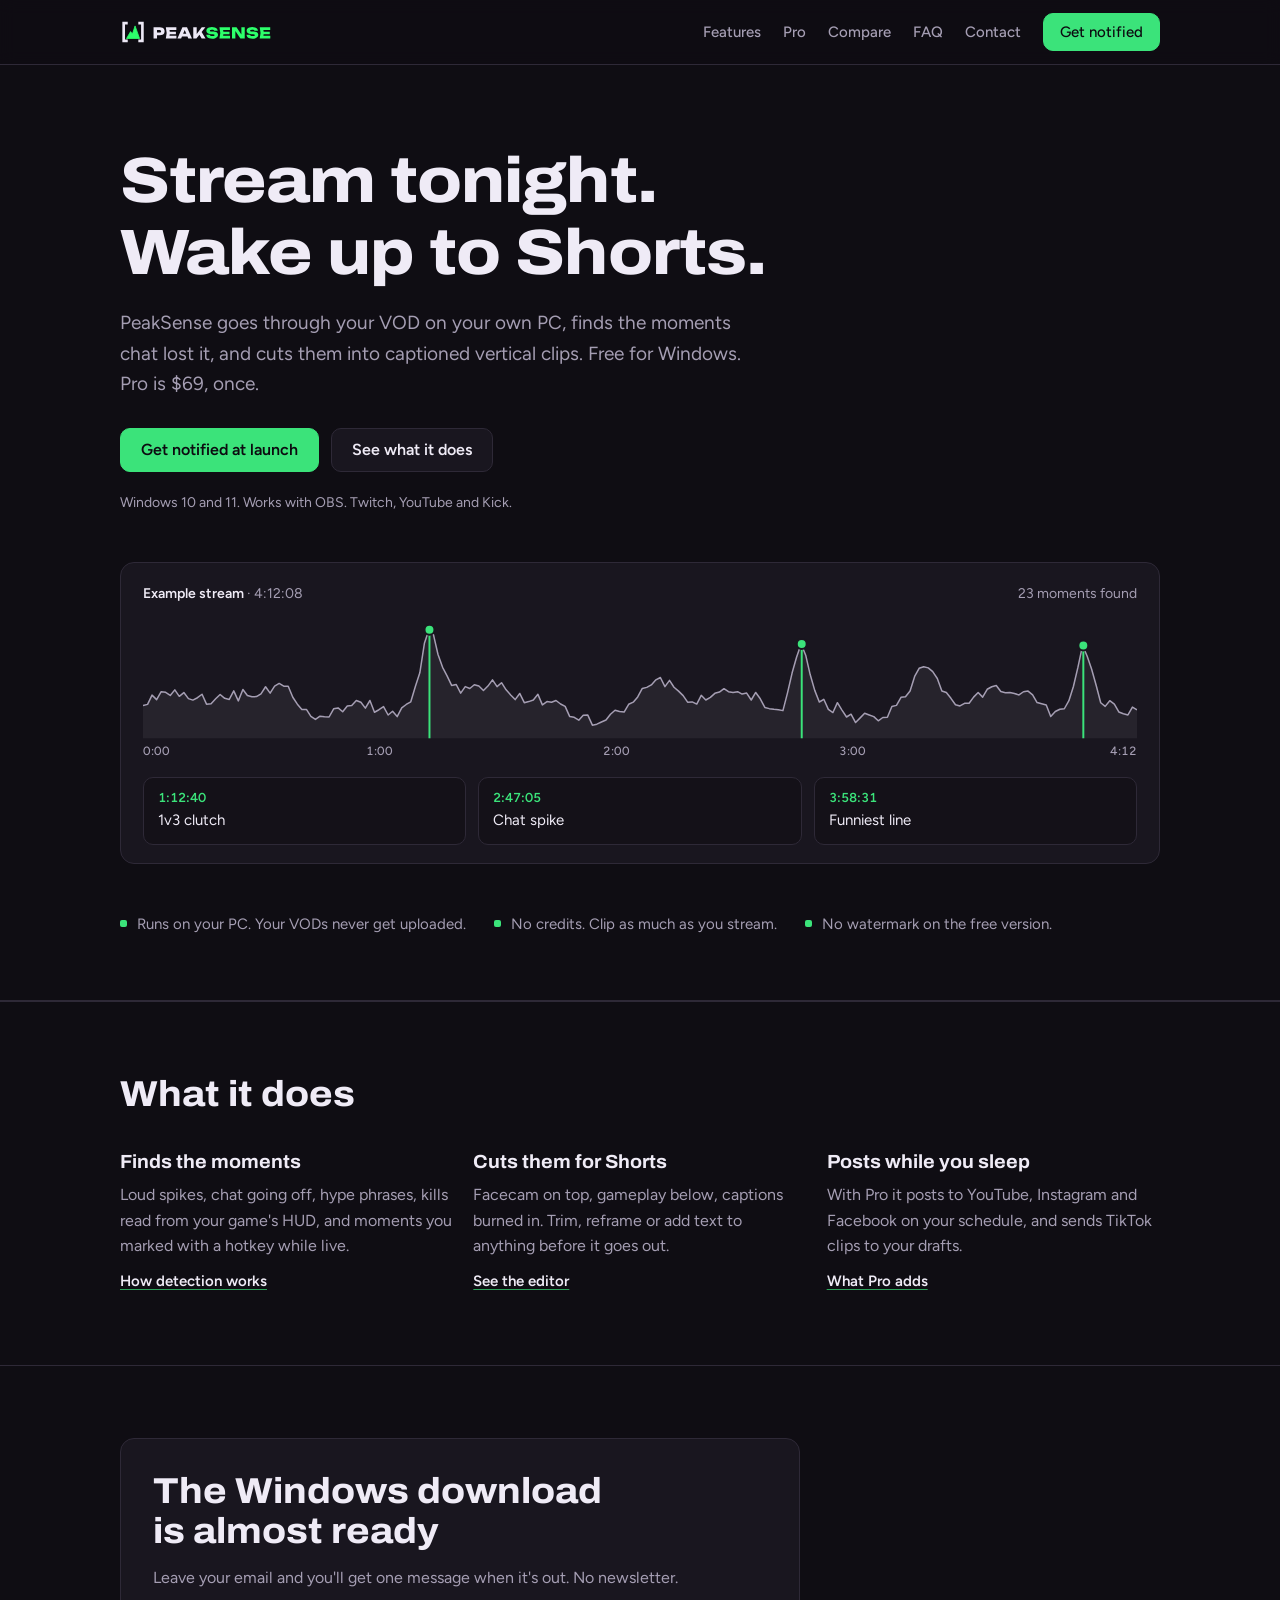
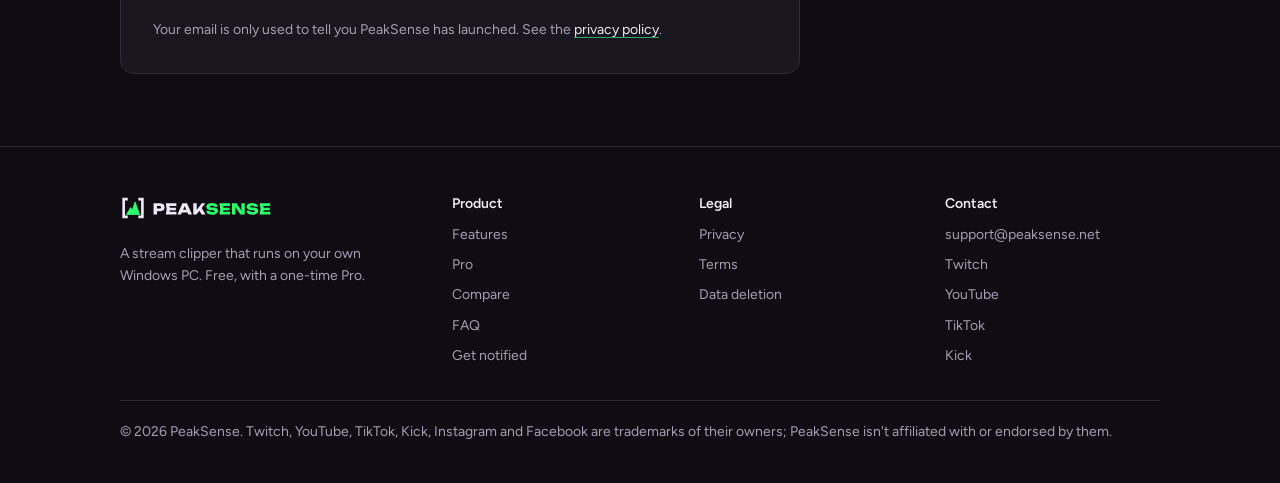
==== index.html @ e4436213 "Redesign: black-first site with Features, Pro, Compare and FAQ pages Matches the app's Dark theme. O" ====
<!DOCTYPE html>
<html lang="en">
<head>
<meta charset="UTF-8">
<meta name="viewport" content="width=device-width, initial-scale=1.0">
<title>PeakSense: the stream clipper that runs on your PC</title>
<meta name="description" content="PeakSense finds the best moments in your Twitch, YouTube and Kick streams and turns them into captioned Shorts, on your own Windows PC. Free, with a one-time $69 Pro.">
<link rel="canonical" href="https://peaksense.net/">
<meta name="theme-color" content="#0f0d13">
<meta property="og:type" content="website">
<meta property="og:url" content="https://peaksense.net/">
<meta property="og:site_name" content="PeakSense">
<meta property="og:title" content="PeakSense: the stream clipper that runs on your PC">
<meta property="og:description" content="PeakSense finds the best moments in your Twitch, YouTube and Kick streams and turns them into captioned Shorts, on your own Windows PC. Free, with a one-time $69 Pro.">
<meta property="og:image" content="https://peaksense.net/og.png">
<meta property="og:image:width" content="1200">
<meta property="og:image:height" content="630">
<meta property="og:image:alt" content="The PeakSense logo on black">
<meta name="twitter:card" content="summary_large_image">
<meta name="twitter:title" content="PeakSense: the stream clipper that runs on your PC">
<meta name="twitter:description" content="PeakSense finds the best moments in your Twitch, YouTube and Kick streams and turns them into captioned Shorts, on your own Windows PC. Free, with a one-time $69 Pro.">
<meta name="twitter:image" content="https://peaksense.net/og.png">
<link rel="icon" href="favicon.ico" sizes="any">
<link rel="icon" href="favicon.svg" type="image/svg+xml">
<link rel="apple-touch-icon" href="apple-touch-icon.png">
<link rel="manifest" href="site.webmanifest">
<link rel="preload" href="fonts/Archivo-latin-var.woff2" as="font" type="font/woff2" crossorigin>
<link rel="preload" href="fonts/Figtree-latin-var.woff2" as="font" type="font/woff2" crossorigin>
<link rel="stylesheet" href="site.css">
<script type="application/ld+json">
{
  "@context": "https://schema.org",
  "@type": "SoftwareApplication",
  "name": "PeakSense",
  "applicationCategory": "MultimediaApplication",
  "operatingSystem": "Windows 10, Windows 11",
  "url": "https://peaksense.net/",
  "description": "A highlight clipper for Twitch, YouTube and Kick streams that runs on your own PC.",
  "offers": [
    {"@type": "Offer", "name": "PeakSense Free", "price": "0", "priceCurrency": "USD"},
    {"@type": "Offer", "name": "PeakSense Pro (one-time)", "price": "69", "priceCurrency": "USD"}
  ]
}
</script>
<script src="https://getlaunchlist.com/js/widget.js" defer></script>
</head>
<body>
<a class="skip" href="#main">Skip to content</a>
<header class="nav" id="top">
  <div class="wrap">
    <a class="brand" href="./" aria-label="PeakSense home"><img src="brand/peaksense-logo-dark.svg" alt="PeakSense" width="152" height="26"></a>
    <button class="nav-toggle" type="button" aria-expanded="false" aria-controls="navLinks">Menu</button>
    <nav class="nav-links" id="navLinks" aria-label="Main">
      <a href="features.html">Features</a>
      <a href="pro.html">Pro</a>
      <a href="compare.html">Compare</a>
      <a href="faq.html">FAQ</a>
      <a href="mailto:support@peaksense.net">Contact</a>
      <a class="btn btn-primary" href="./#notify">Get notified</a>
    </nav>
  </div>
</header>
<main id="main">
<section class="hero" aria-labelledby="heroTitle">
  <div class="wrap">
    <div class="hero-copy">
      <h1 id="heroTitle">Stream tonight. Wake up to Shorts.</h1>
      <p class="lede">PeakSense goes through your VOD on your own PC, finds the moments chat lost it, and cuts them into captioned vertical clips. Free for Windows. Pro is $69, once.</p>
      <div class="hero-actions">
        <a class="btn btn-primary" href="#notify">Get notified at launch</a>
        <a class="btn" href="features.html">See what it does</a>
        <!-- DEMO: once the 40-second recording exists, upload it (e.g. demo.mp4)
             and swap the button above for:
             <a class="btn" href="demo.mp4">Watch the 40-second demo</a> -->
      </div>
      <p class="fine">Windows 10 and 11. Works with OBS. Twitch, YouTube and Kick.</p>
    </div>

    <!-- TIMELINE: an example. Replace the title, length, count and the three
         clips with the numbers from one of your own streams. -->
    <figure class="timeline" style="margin:0">
      <figcaption class="tl-head"><span><b>Example stream</b> &middot; 4:12:08</span><span>23 moments found</span></figcaption>
      <svg class="tl-plot" viewBox="0 0 1000 120" preserveAspectRatio="none" role="img" aria-label="An example stream timeline: activity stays low with three sharp peaks, at 1:12:40, 2:47:05 and 3:58:31."><path d="M0.0,87.1 L4.6,85.9 L9.1,76.6 L13.7,81.1 L18.3,73.1 L22.8,73.8 L27.4,76.9 L32.0,71.3 L36.5,77.8 L41.1,74.0 L45.7,80.1 L50.2,81.6 L54.8,79.2 L59.4,75.7 L63.9,85.7 L68.5,85.2 L73.1,80.3 L77.6,76.0 L82.2,79.8 L86.8,80.9 L91.3,72.3 L95.9,82.4 L100.5,71.0 L105.0,77.0 L109.6,78.2 L114.2,78.1 L118.7,75.3 L123.3,68.2 L127.9,74.6 L132.4,67.5 L137.0,64.8 L141.6,67.6 L146.1,67.6 L150.7,78.7 L155.3,85.7 L159.8,91.0 L164.4,91.0 L168.9,98.0 L173.5,101.1 L178.1,97.8 L182.6,98.4 L187.2,98.6 L191.8,90.4 L196.3,89.5 L200.9,93.3 L205.5,87.5 L210.0,87.0 L214.6,82.0 L219.2,83.8 L223.7,89.7 L228.3,82.0 L232.9,93.8 L237.4,91.3 L242.0,88.2 L246.6,96.6 L251.1,92.8 L255.7,98.2 L260.3,89.4 L264.8,86.0 L269.4,83.3 L274.0,67.9 L278.5,54.1 L283.1,24.5 L287.7,10.8 L292.2,15.8 L296.8,35.7 L301.4,48.6 L305.9,57.2 L310.5,66.8 L315.1,65.9 L319.6,74.6 L324.2,68.0 L328.8,69.9 L333.3,66.2 L337.9,67.5 L342.5,72.0 L347.0,67.5 L351.6,61.2 L356.2,68.1 L360.7,64.1 L365.3,71.3 L369.9,76.4 L374.4,81.1 L379.0,74.9 L383.6,84.2 L388.1,83.1 L392.7,81.5 L397.3,75.8 L401.8,86.4 L406.4,83.1 L411.0,83.8 L415.5,82.0 L420.1,85.5 L424.7,87.9 L429.2,98.0 L433.8,98.9 L438.4,101.8 L442.9,96.8 L447.5,96.7 L452.1,106.8 L456.6,105.8 L461.2,103.6 L465.8,101.6 L470.3,95.9 L474.9,91.8 L479.5,93.1 L484.0,93.6 L488.6,85.8 L493.2,83.7 L497.7,78.4 L502.3,69.9 L506.8,68.8 L511.4,66.3 L516.0,61.2 L520.5,58.9 L525.1,68.1 L529.7,61.7 L534.2,68.7 L538.8,72.6 L543.4,77.1 L547.9,83.7 L552.5,83.4 L557.1,85.6 L561.6,76.8 L566.2,81.5 L570.8,78.9 L575.3,74.8 L579.9,73.5 L584.5,70.1 L589.0,73.1 L593.6,74.0 L598.2,73.1 L602.7,75.5 L607.3,74.5 L611.9,81.5 L616.4,73.9 L621.0,80.3 L625.6,89.0 L630.1,90.2 L634.7,90.9 L639.3,91.4 L643.8,92.2 L648.4,74.3 L653.0,54.4 L657.5,38.5 L662.1,25.2 L666.7,36.4 L671.2,55.9 L675.8,71.8 L680.4,83.5 L684.9,80.8 L689.5,90.9 L694.1,94.1 L698.6,84.2 L703.2,91.6 L707.8,98.6 L712.3,95.8 L716.9,104.2 L721.5,99.5 L726.0,94.9 L730.6,96.6 L735.2,98.2 L739.7,102.4 L744.3,99.1 L748.9,98.9 L753.4,88.0 L758.0,86.9 L762.6,78.8 L767.1,78.2 L771.7,72.4 L776.3,57.8 L780.8,49.6 L785.4,48.0 L790.0,49.2 L794.5,53.0 L799.1,59.9 L803.7,72.4 L808.2,74.0 L812.8,79.8 L817.4,86.3 L821.9,87.5 L826.5,84.8 L831.1,84.8 L835.6,78.6 L840.2,74.0 L844.7,78.6 L849.3,70.7 L853.9,68.2 L858.4,66.9 L863.0,73.0 L867.6,74.1 L872.1,74.0 L876.7,75.0 L881.3,76.4 L885.8,73.2 L890.4,72.5 L895.0,76.3 L899.5,84.1 L904.1,85.3 L908.7,86.6 L913.2,98.2 L917.8,93.1 L922.4,90.8 L926.9,90.3 L931.5,82.2 L936.1,67.7 L940.6,48.5 L945.2,26.7 L949.8,37.3 L954.3,50.3 L958.9,66.6 L963.5,84.3 L968.0,87.9 L972.6,82.2 L977.2,85.6 L981.7,93.5 L986.3,95.3 L990.9,96.5 L995.4,88.7 L1000.0,91.3 L1000,120 L0,120 Z" fill="#efebf6" fill-opacity="0.06"/><path d="M0.0,87.1 L4.6,85.9 L9.1,76.6 L13.7,81.1 L18.3,73.1 L22.8,73.8 L27.4,76.9 L32.0,71.3 L36.5,77.8 L41.1,74.0 L45.7,80.1 L50.2,81.6 L54.8,79.2 L59.4,75.7 L63.9,85.7 L68.5,85.2 L73.1,80.3 L77.6,76.0 L82.2,79.8 L86.8,80.9 L91.3,72.3 L95.9,82.4 L100.5,71.0 L105.0,77.0 L109.6,78.2 L114.2,78.1 L118.7,75.3 L123.3,68.2 L127.9,74.6 L132.4,67.5 L137.0,64.8 L141.6,67.6 L146.1,67.6 L150.7,78.7 L155.3,85.7 L159.8,91.0 L164.4,91.0 L168.9,98.0 L173.5,101.1 L178.1,97.8 L182.6,98.4 L187.2,98.6 L191.8,90.4 L196.3,89.5 L200.9,93.3 L205.5,87.5 L210.0,87.0 L214.6,82.0 L219.2,83.8 L223.7,89.7 L228.3,82.0 L232.9,93.8 L237.4,91.3 L242.0,88.2 L246.6,96.6 L251.1,92.8 L255.7,98.2 L260.3,89.4 L264.8,86.0 L269.4,83.3 L274.0,67.9 L278.5,54.1 L283.1,24.5 L287.7,10.8 L292.2,15.8 L296.8,35.7 L301.4,48.6 L305.9,57.2 L310.5,66.8 L315.1,65.9 L319.6,74.6 L324.2,68.0 L328.8,69.9 L333.3,66.2 L337.9,67.5 L342.5,72.0 L347.0,67.5 L351.6,61.2 L356.2,68.1 L360.7,64.1 L365.3,71.3 L369.9,76.4 L374.4,81.1 L379.0,74.9 L383.6,84.2 L388.1,83.1 L392.7,81.5 L397.3,75.8 L401.8,86.4 L406.4,83.1 L411.0,83.8 L415.5,82.0 L420.1,85.5 L424.7,87.9 L429.2,98.0 L433.8,98.9 L438.4,101.8 L442.9,96.8 L447.5,96.7 L452.1,106.8 L456.6,105.8 L461.2,103.6 L465.8,101.6 L470.3,95.9 L474.9,91.8 L479.5,93.1 L484.0,93.6 L488.6,85.8 L493.2,83.7 L497.7,78.4 L502.3,69.9 L506.8,68.8 L511.4,66.3 L516.0,61.2 L520.5,58.9 L525.1,68.1 L529.7,61.7 L534.2,68.7 L538.8,72.6 L543.4,77.1 L547.9,83.7 L552.5,83.4 L557.1,85.6 L561.6,76.8 L566.2,81.5 L570.8,78.9 L575.3,74.8 L579.9,73.5 L584.5,70.1 L589.0,73.1 L593.6,74.0 L598.2,73.1 L602.7,75.5 L607.3,74.5 L611.9,81.5 L616.4,73.9 L621.0,80.3 L625.6,89.0 L630.1,90.2 L634.7,90.9 L639.3,91.4 L643.8,92.2 L648.4,74.3 L653.0,54.4 L657.5,38.5 L662.1,25.2 L666.7,36.4 L671.2,55.9 L675.8,71.8 L680.4,83.5 L684.9,80.8 L689.5,90.9 L694.1,94.1 L698.6,84.2 L703.2,91.6 L707.8,98.6 L712.3,95.8 L716.9,104.2 L721.5,99.5 L726.0,94.9 L730.6,96.6 L735.2,98.2 L739.7,102.4 L744.3,99.1 L748.9,98.9 L753.4,88.0 L758.0,86.9 L762.6,78.8 L767.1,78.2 L771.7,72.4 L776.3,57.8 L780.8,49.6 L785.4,48.0 L790.0,49.2 L794.5,53.0 L799.1,59.9 L803.7,72.4 L808.2,74.0 L812.8,79.8 L817.4,86.3 L821.9,87.5 L826.5,84.8 L831.1,84.8 L835.6,78.6 L840.2,74.0 L844.7,78.6 L849.3,70.7 L853.9,68.2 L858.4,66.9 L863.0,73.0 L867.6,74.1 L872.1,74.0 L876.7,75.0 L881.3,76.4 L885.8,73.2 L890.4,72.5 L895.0,76.3 L899.5,84.1 L904.1,85.3 L908.7,86.6 L913.2,98.2 L917.8,93.1 L922.4,90.8 L926.9,90.3 L931.5,82.2 L936.1,67.7 L940.6,48.5 L945.2,26.7 L949.8,37.3 L954.3,50.3 L958.9,66.6 L963.5,84.3 L968.0,87.9 L972.6,82.2 L977.2,85.6 L981.7,93.5 L986.3,95.3 L990.9,96.5 L995.4,88.7 L1000.0,91.3" fill="none" stroke="#a59eb3" stroke-width="1.5" stroke-linejoin="round" vector-effect="non-scaling-stroke"/><line x1="288.2" y1="10.8" x2="288.2" y2="120" stroke="#3be37a" stroke-width="2"/><circle cx="288.2" cy="10.8" r="5" fill="#3be37a" stroke="#19161f" stroke-width="2"/><line x1="662.7" y1="25.2" x2="662.7" y2="120" stroke="#3be37a" stroke-width="2"/><circle cx="662.7" cy="25.2" r="5" fill="#3be37a" stroke="#19161f" stroke-width="2"/><line x1="946.0" y1="26.7" x2="946.0" y2="120" stroke="#3be37a" stroke-width="2"/><circle cx="946.0" cy="26.7" r="5" fill="#3be37a" stroke="#19161f" stroke-width="2"/></svg>
      <div class="tl-axis" aria-hidden="true"><span style="left:0.00%">0:00</span><span style="left:23.80%">1:00</span><span style="left:47.59%">2:00</span><span style="left:71.39%">3:00</span><span style="right:0">4:12</span></div>
      <div class="tl-clips">
        <div class="tl-clip"><span class="t">1:12:40</span><span class="w">1v3 clutch</span></div>
        <div class="tl-clip"><span class="t">2:47:05</span><span class="w">Chat spike</span></div>
        <div class="tl-clip"><span class="t">3:58:31</span><span class="w">Funniest line</span></div>
      </div>
    </figure>

    <ul class="facts">
      <li>Runs on your PC. Your VODs never get uploaded.</li>
      <li>No credits. Clip as much as you stream.</li>
      <li>No watermark on the free version.</li>
    </ul>
  </div>
</section>

<!-- WHY I BUILT THIS: fill in your photo (e.g. me.jpg), your words and
     game, then delete the word "hidden" on the next line to show it. -->
<section aria-labelledby="whyTitle" hidden>
  <div class="wrap">
    <h2 id="whyTitle" class="sr-only">Why I built PeakSense</h2>
    <div class="why">
      <img src="me.jpg" alt="" width="96" height="96">
      <div>
        <blockquote><p>I stream [game] a few nights a week and never had time to cut clips. The tools that do it upload your whole VOD and charge by the minute, so I built one that runs on my own PC.</p></blockquote>
        <p class="who">GrimmortalDread &middot; <a href="https://www.twitch.tv/grimmortaldread">twitch.tv/grimmortaldread</a></p>
      </div>
    </div>
  </div>
</section>

<section aria-labelledby="whatTitle">
  <div class="wrap">
    <div class="section-head">
      <h2 id="whatTitle">What it does</h2>
    </div>
    <div class="three">
      <article>
        <h3>Finds the moments</h3>
        <p>Loud spikes, chat going off, hype phrases, kills read from your game's HUD, and moments you marked with a hotkey while live.</p>
        <a href="features.html#detection">How detection works</a>
      </article>
      <article>
        <h3>Cuts them for Shorts</h3>
        <p>Facecam on top, gameplay below, captions burned in. Trim, reframe or add text to anything before it goes out.</p>
        <a href="features.html#editing">See the editor</a>
      </article>
      <article>
        <h3>Posts while you sleep</h3>
        <p>With Pro it posts to YouTube, Instagram and Facebook on your schedule, and sends TikTok clips to your drafts.</p>
        <a href="pro.html">What Pro adds</a>
      </article>
    </div>
  </div>
</section>

<!-- REAL CLIPS: add three Shorts PeakSense made from your streams
     (clip1.mp4, clip2.mp4, clip3.mp4 next to this file), then delete
     "hidden" on the next line. -->
<section aria-labelledby="clipsTitle" hidden>
  <div class="wrap">
    <div class="section-head">
      <h2 id="clipsTitle">Made from my streams</h2>
      <p>Straight out of PeakSense, no other editor.</p>
    </div>
    <div class="shorts">
      <video src="clip1.mp4" controls preload="metadata" playsinline></video>
      <video src="clip2.mp4" controls preload="metadata" playsinline></video>
      <video src="clip3.mp4" controls preload="metadata" playsinline></video>
    </div>
  </div>
</section>

<section id="notify" aria-labelledby="notifyTitle">
  <div class="wrap">
    <div class="notify">
      <h2 id="notifyTitle">The Windows download is almost ready</h2>
      <p class="muted">Leave your email and you'll get one message when it's out. No newsletter.</p>
      <div class="launchlist-widget" data-key-id="m6QTxF"></div>
      <p class="fine">Your email is only used to tell you PeakSense has launched. See the <a href="privacy.html">privacy policy</a>.</p>
    </div>
  </div>
</section>
</main>
<footer>
  <div class="wrap">
    <div>
      <a class="brand" href="./" aria-label="PeakSense home"><img src="brand/peaksense-logo-dark.svg" alt="PeakSense" width="152" height="26"></a>
      <p style="margin-top:14px; max-width:320px;">A stream clipper that runs on your own Windows PC. Free, with a one-time Pro.</p>
    </div>
    <div>
      <h2>Product</h2>
      <ul>
        <li><a href="features.html">Features</a></li>
        <li><a href="pro.html">Pro</a></li>
        <li><a href="compare.html">Compare</a></li>
        <li><a href="faq.html">FAQ</a></li>
        <li><a href="./#notify">Get notified</a></li>
      </ul>
    </div>
    <div>
      <h2>Legal</h2>
      <ul>
        <li><a href="privacy.html">Privacy</a></li>
        <li><a href="terms.html">Terms</a></li>
        <li><a href="data-deletion.html">Data deletion</a></li>
      </ul>
    </div>
    <div>
      <h2>Contact</h2>
      <ul>
        <li><a href="mailto:support@peaksense.net">support@peaksense.net</a></li>
        <li><a href="https://www.twitch.tv/grimmortaldread">Twitch</a></li>
        <li><a href="https://www.youtube.com/@grimmortaldread">YouTube</a></li>
        <li><a href="https://www.tiktok.com/@grimmortaldread">TikTok</a></li>
        <li><a href="https://kick.com/grimmortaldread">Kick</a></li>
      </ul>
    </div>
    <p class="legal">&copy; 2026 PeakSense. Twitch, YouTube, TikTok, Kick, Instagram and Facebook are trademarks of their owners; PeakSense isn't affiliated with or endorsed by them.</p>
  </div>
</footer>
<script>
  (function () {
    var nav = document.querySelector('.nav'), btn = nav && nav.querySelector('.nav-toggle');
    if (!btn) return;
    btn.addEventListener('click', function () {
      var open = nav.classList.toggle('open');
      btn.setAttribute('aria-expanded', open ? 'true' : 'false');
    });
  })();
</script>
</body>
</html>
---- site.css ----
/* PeakSense site. Same palette as the app's Dark theme: black first,
   green only on buttons and peaks. Flat surfaces, no glows, no scroll
   animations. */
@font-face { font-family: "Figtree"; src: url("fonts/Figtree-latin-var.woff2") format("woff2"); font-weight: 300 900; font-display: swap; }
@font-face { font-family: "Archivo"; src: url("fonts/Archivo-latin-var.woff2") format("woff2"); font-weight: 100 900; font-stretch: 62% 125%; font-display: swap; }

:root {
  color-scheme: dark;
  --bg: #0f0d13;
  --panel: #19161f;
  --inset: #141118;
  --border: #2e2937;
  --text: #efebf6;
  --muted: #a59eb3;
  --green: #3be37a;
  --on-green: #0c0b10;
  --maxw: 1080px;
  --display: "Archivo", "Arial Narrow", Arial, sans-serif;
  --body: "Figtree", system-ui, -apple-system, "Segoe UI", sans-serif;
}

* { box-sizing: border-box; }
html { scroll-behavior: auto; }
body { margin: 0; background: var(--bg); color: var(--text); font: 16px/1.6 var(--body); -webkit-font-smoothing: antialiased; }
img, svg { max-width: 100%; }
a { color: var(--text); text-decoration-color: color-mix(in srgb, var(--green) 70%, transparent); text-underline-offset: 3px; }
a:hover { color: var(--green); }
:focus-visible { outline: 2px solid var(--green); outline-offset: 3px; border-radius: 4px; }
h1, h2, h3 { font-family: var(--display); line-height: 1.12; margin: 0; text-wrap: balance; }
h1 { font-size: clamp(36px, 6.4vw, 64px); font-weight: 800; font-stretch: 112%; letter-spacing: -0.015em; }
h2 { font-size: clamp(26px, 3.6vw, 36px); font-weight: 750; font-stretch: 108%; }
h3 { font-size: 19px; font-weight: 700; font-stretch: 104%; }
p { margin: 0; }
.muted { color: var(--muted); }
.sr-only { position: absolute; width: 1px; height: 1px; overflow: hidden; clip: rect(0 0 0 0); white-space: nowrap; }
.skip { position: absolute; left: 12px; top: -48px; background: var(--green); color: var(--on-green); padding: 8px 14px; border-radius: 8px; font-weight: 700; z-index: 20; }
.skip:focus { top: 12px; }

.wrap { max-width: var(--maxw); margin: 0 auto; padding: 0 20px; }
section { padding: 72px 0; }
section + section { border-top: 1px solid var(--border); }
.section-head { display: grid; gap: 12px; margin-bottom: 36px; max-width: 680px; }
.section-head p { color: var(--muted); font-size: 18px; }

/* nav */
.nav { position: sticky; top: 0; z-index: 10; background: color-mix(in srgb, var(--bg) 92%, transparent); border-bottom: 1px solid var(--border); backdrop-filter: blur(8px); }
.nav .wrap { display: flex; align-items: center; gap: 24px; height: 64px; }
.brand { display: inline-flex; align-items: center; text-decoration: none; }
.brand img { height: 26px; width: auto; display: block; }
.nav-links { display: flex; gap: 22px; margin-left: auto; align-items: center; }
.nav-links a { text-decoration: none; color: var(--muted); font-weight: 500; font-size: 15px; }
.nav-links a:hover, .nav-links a[aria-current="page"] { color: var(--text); }
.nav-toggle { display: none; margin-left: auto; background: none; border: 1px solid var(--border); color: var(--text); border-radius: 8px; padding: 6px 12px; font: inherit; cursor: pointer; }
@media (max-width: 760px) {
  .nav-toggle { display: block; }
  .nav-links { display: none; position: absolute; top: 64px; left: 0; right: 0; flex-direction: column; align-items: stretch; gap: 0; background: var(--bg); border-bottom: 1px solid var(--border); padding: 8px 20px 16px; }
  .nav-links a { padding: 10px 0; }
  .nav.open .nav-links { display: flex; }
}

/* buttons */
.btn { display: inline-flex; align-items: center; justify-content: center; gap: 8px; min-height: 44px; padding: 10px 20px; border-radius: 10px; font: 600 16px/1.2 var(--body); text-decoration: none; border: 1px solid var(--border); color: var(--text); background: var(--panel); cursor: pointer; }
.btn:hover { border-color: var(--muted); color: var(--text); }
.btn-primary { background: var(--green); border-color: var(--green); color: var(--on-green); }
.btn-primary:hover { background: color-mix(in srgb, var(--green) 88%, white); color: var(--on-green); border-color: transparent; }
.nav-links .btn { min-height: 38px; padding: 7px 16px; font-size: 15px; color: var(--on-green); }

/* hero */
.hero { padding: 80px 0 64px; border-bottom: 1px solid var(--border); }
.hero .wrap { display: grid; gap: 48px; }
.hero-copy { display: grid; gap: 20px; max-width: 760px; }
.hero-copy .lede { font-size: 19px; color: var(--muted); max-width: 640px; }
.hero-actions { display: flex; flex-wrap: wrap; gap: 12px; margin-top: 8px; }
.fine { font-size: 14px; color: var(--muted); }

/* VOD timeline */
.timeline { background: var(--panel); border: 1px solid var(--border); border-radius: 14px; padding: 20px 22px 18px; }
.tl-head { display: flex; justify-content: space-between; gap: 16px; flex-wrap: wrap; font-size: 14px; color: var(--muted); margin-bottom: 14px; }
.tl-head b { color: var(--text); font-weight: 600; }
.tl-plot { display: block; width: 100%; height: auto; }
.tl-axis { position: relative; height: 14px; font: 500 12px/1 var(--body); color: var(--muted); margin-top: 6px; font-variant-numeric: tabular-nums; }
.tl-axis span { position: absolute; top: 0; }
.tl-axis span:not(:first-child):not(:last-child) { transform: translateX(-50%); }
.tl-clips { display: grid; grid-template-columns: repeat(3, 1fr); gap: 12px; margin-top: 18px; }
.tl-clip { background: var(--inset); border: 1px solid var(--border); border-radius: 10px; padding: 12px 14px; display: grid; gap: 2px; }
.tl-clip .t { font: 600 13px/1.3 var(--body); color: var(--green); font-variant-numeric: tabular-nums; }
.tl-clip .w { font-size: 15px; }
@media (max-width: 640px) { .tl-clips { grid-template-columns: 1fr; } }

.facts { display: flex; flex-wrap: wrap; gap: 8px 28px; list-style: none; padding: 0; margin: 0; color: var(--muted); font-size: 15px; }
.facts li::before { content: ""; display: inline-block; width: 7px; height: 7px; border-radius: 2px; background: var(--green); margin-right: 10px; vertical-align: 2px; }

/* three things */
.three { display: grid; grid-template-columns: repeat(3, 1fr); gap: 20px; }
.three article { display: grid; gap: 10px; align-content: start; }
.three p { color: var(--muted); }
.three a { font-weight: 600; font-size: 15px; }
@media (max-width: 820px) { .three { grid-template-columns: 1fr; gap: 32px; } }

/* why I built this (hidden until filled in) */
.why { display: grid; grid-template-columns: 96px 1fr; gap: 24px; align-items: start; max-width: 760px; }
.why img { width: 96px; height: 96px; border-radius: 50%; object-fit: cover; border: 1px solid var(--border); }
.why blockquote { margin: 0; font-size: 20px; line-height: 1.55; }
.why .who { margin-top: 12px; color: var(--muted); font-size: 15px; }

/* real clips (hidden until filled in) */
.shorts { display: grid; grid-template-columns: repeat(3, 1fr); gap: 16px; }
.shorts video { width: 100%; aspect-ratio: 9 / 16; background: var(--inset); border: 1px solid var(--border); border-radius: 12px; object-fit: cover; }
@media (max-width: 640px) { .shorts { grid-template-columns: 1fr 1fr; } }

/* feature groups */
.group { display: grid; grid-template-columns: 260px 1fr; gap: 40px; }
.group + .group { margin-top: 56px; padding-top: 56px; border-top: 1px solid var(--border); }
.group > header { display: grid; gap: 10px; align-content: start; }
.group > header p { color: var(--muted); }
.items { display: grid; grid-template-columns: 1fr 1fr; gap: 28px 32px; }
.items div { display: grid; gap: 6px; align-content: start; }
.items h3 { font-size: 17px; }
.items p { color: var(--muted); font-size: 15px; }
.tag { display: inline-block; font: 600 11px/1 var(--body); letter-spacing: .04em; text-transform: uppercase; color: var(--green); border: 1px solid color-mix(in srgb, var(--green) 45%, transparent); border-radius: 5px; padding: 3px 6px; vertical-align: 2px; margin-left: 6px; }
@media (max-width: 820px) { .group { grid-template-columns: 1fr; gap: 20px; } .items { grid-template-columns: 1fr; } }

/* tables */
.table-wrap { overflow-x: auto; border: 1px solid var(--border); border-radius: 12px; }
table { width: 100%; border-collapse: collapse; font-size: 15px; }
th, td { text-align: left; padding: 12px 16px; border-bottom: 1px solid var(--border); vertical-align: top; }
thead th { font: 600 14px/1.3 var(--body); color: var(--muted); background: var(--panel); white-space: nowrap; }
tbody th { font-weight: 600; }
tr:last-child td, tr:last-child th { border-bottom: 0; }
td.us { color: var(--text); font-weight: 600; }
.note { font-size: 14px; color: var(--muted); margin-top: 14px; max-width: 820px; }

/* pricing */
.plans { display: grid; grid-template-columns: 1fr 1fr; gap: 20px; }
.plan { background: var(--panel); border: 1px solid var(--border); border-radius: 14px; padding: 28px; display: grid; gap: 16px; align-content: start; }
.plan.pro { border-color: color-mix(in srgb, var(--green) 55%, var(--border)); }
.price { font: 800 44px/1 var(--display); font-stretch: 110%; }
.price small { font: 500 16px var(--body); color: var(--muted); margin-left: 6px; }
.plan ul { list-style: none; padding: 0; margin: 0; display: grid; gap: 10px; }
.plan li { padding-left: 22px; position: relative; font-size: 15px; }
.plan li::before { content: ""; position: absolute; left: 2px; top: 8px; width: 9px; height: 5px; border-left: 2px solid var(--green); border-bottom: 2px solid var(--green); transform: rotate(-45deg); }
@media (max-width: 760px) { .plans { grid-template-columns: 1fr; } }

/* FAQ */
.faq { display: grid; gap: 10px; max-width: 820px; }
.faq details { background: var(--panel); border: 1px solid var(--border); border-radius: 12px; padding: 0 20px; }
.faq summary { cursor: pointer; font-weight: 600; padding: 16px 0; list-style: none; display: flex; justify-content: space-between; gap: 16px; }
.faq summary::-webkit-details-marker { display: none; }
.faq summary::after { content: "+"; color: var(--muted); font-weight: 400; font-size: 20px; line-height: 1; }
.faq details[open] summary::after { content: "\2212"; }
.faq details p { color: var(--muted); padding-bottom: 18px; }

/* launch list */
.notify { background: var(--panel); border: 1px solid var(--border); border-radius: 14px; padding: 32px; display: grid; gap: 14px; max-width: 680px; }

/* footer */
footer { border-top: 1px solid var(--border); padding: 48px 0 40px; color: var(--muted); font-size: 14px; }
footer .wrap { display: grid; grid-template-columns: 1.4fr repeat(3, 1fr); gap: 32px; }
footer h2 { font: 600 14px/1.3 var(--body); color: var(--text); margin-bottom: 10px; }
footer ul { list-style: none; padding: 0; margin: 0; display: grid; gap: 8px; }
footer a { color: var(--muted); text-decoration: none; }
footer a:hover { color: var(--text); }
footer .legal { grid-column: 1 / -1; border-top: 1px solid var(--border); padding-top: 20px; }
@media (max-width: 760px) { footer .wrap { grid-template-columns: 1fr 1fr; } footer .wrap > :first-child { grid-column: 1 / -1; } }
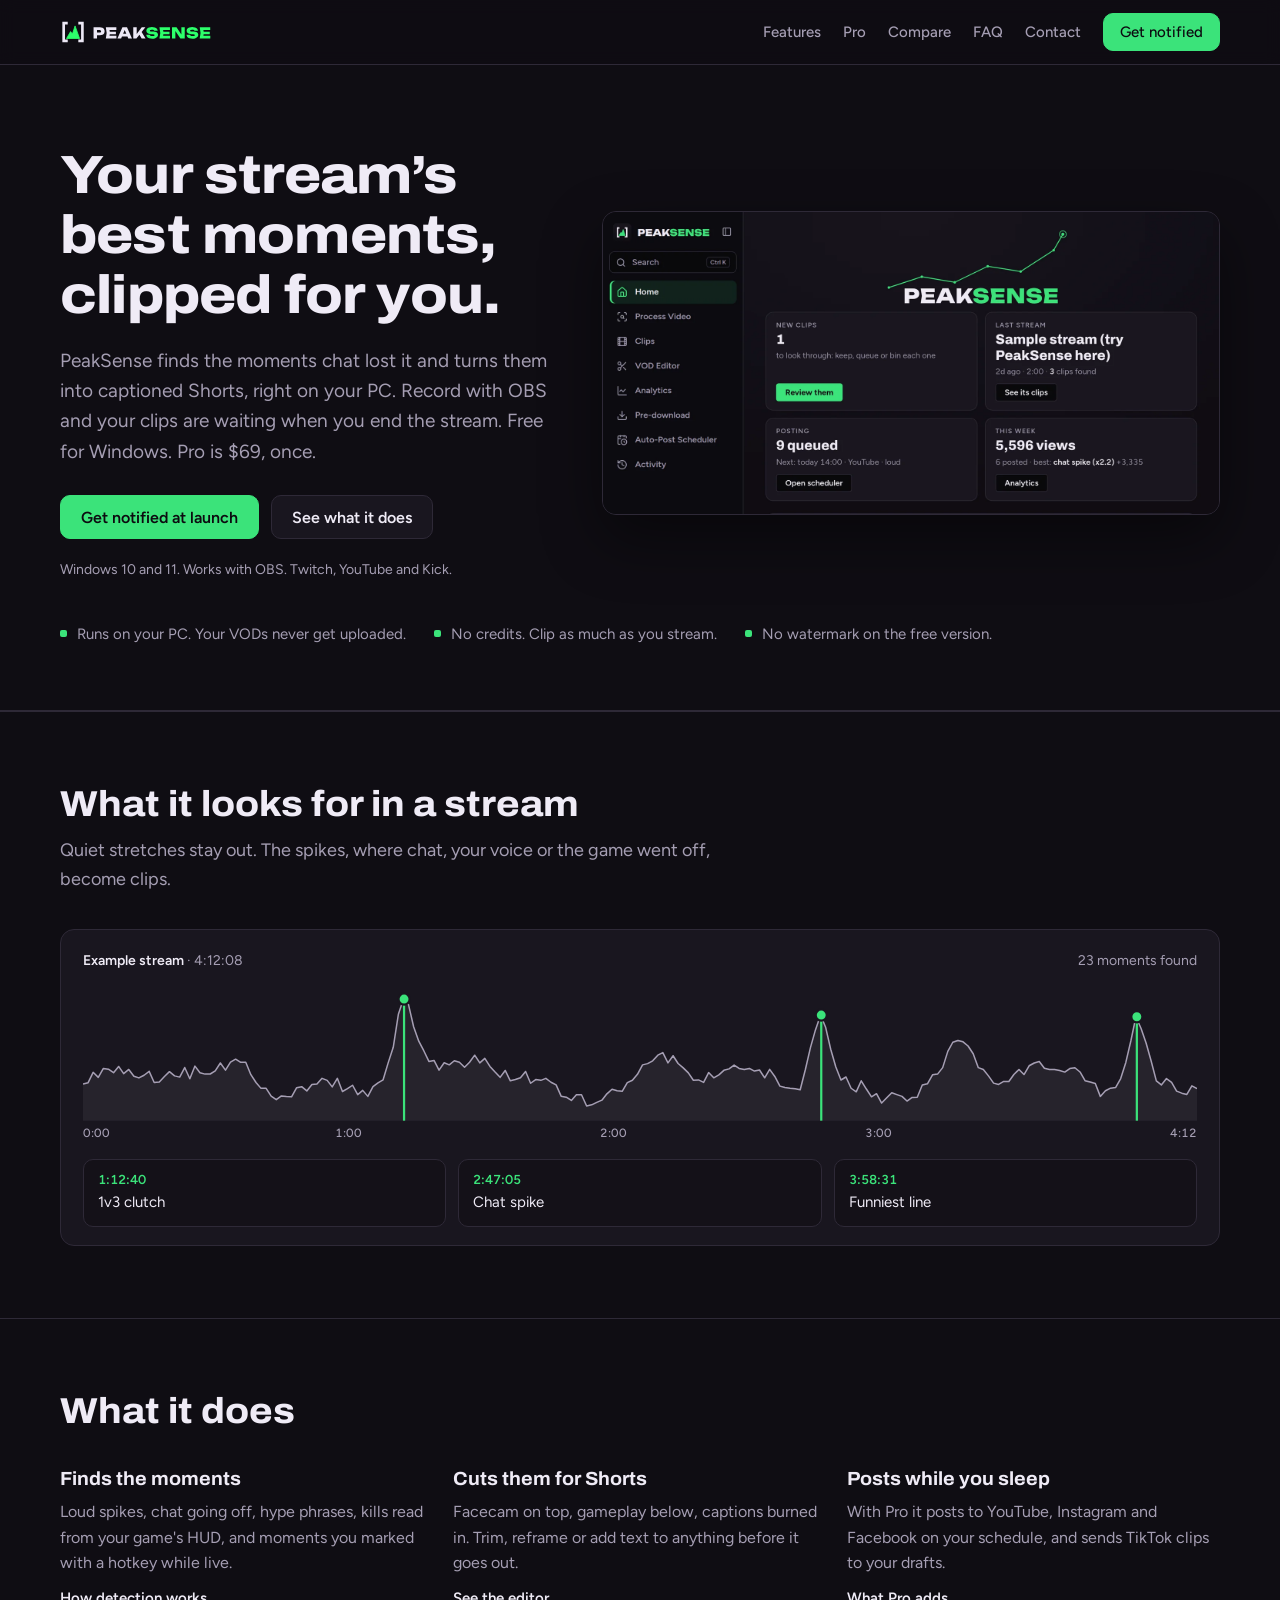
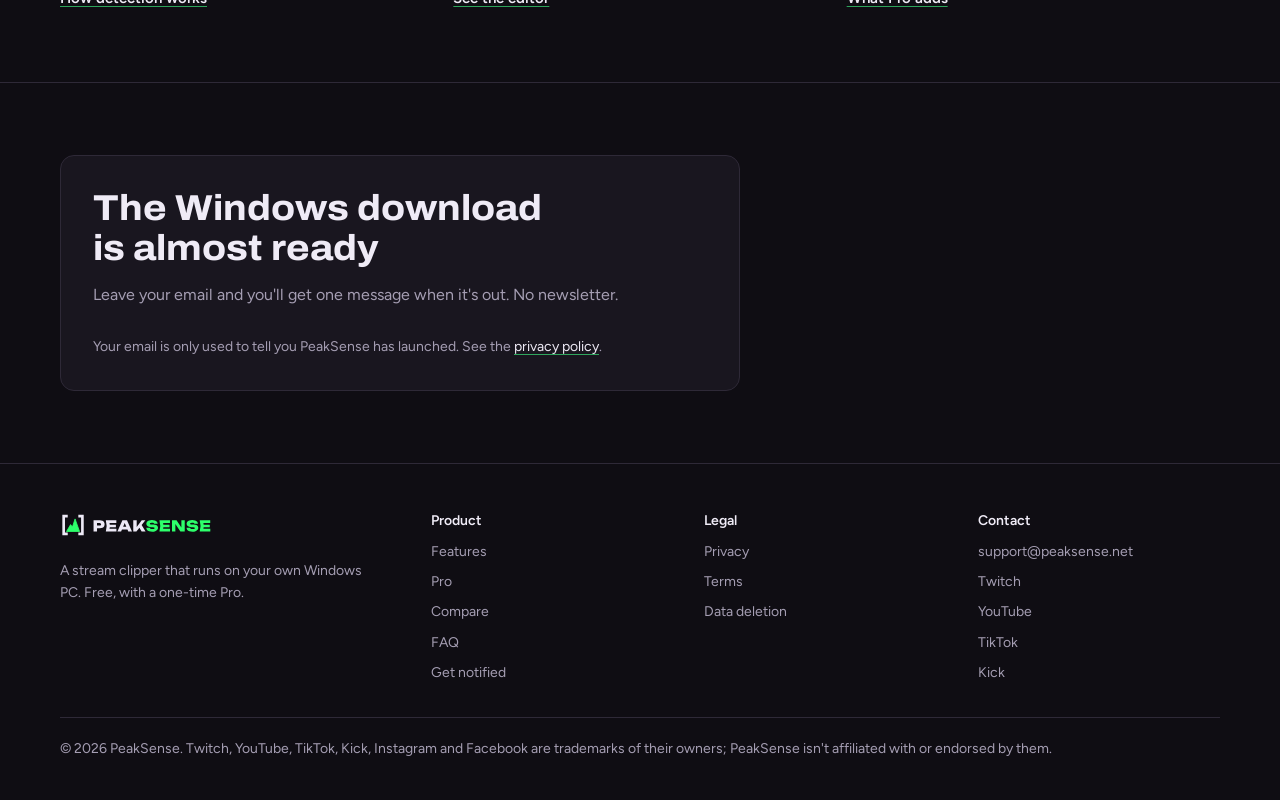
==== commit dc603b17: "Hero: new headline and the real app beside it 'Stream tonight. Wake up to Shorts.' read as if it had" ====
--- a/index.html
+++ b/index.html
@@ -3,7 +3,7 @@
 <head>
 <meta charset="UTF-8">
 <meta name="viewport" content="width=device-width, initial-scale=1.0">
-<title>PeakSense: the stream clipper that runs on your PC</title>
+<title>PeakSense: your stream’s best moments, clipped for you</title>
 <meta name="description" content="PeakSense finds the best moments in your Twitch, YouTube and Kick streams and turns them into captioned Shorts, on your own Windows PC. Free, with a one-time $69 Pro.">
 <link rel="canonical" href="https://peaksense.net/">
 <meta name="theme-color" content="#0f0d13">
@@ -63,19 +63,40 @@
 <main id="main">
 <section class="hero" aria-labelledby="heroTitle">
   <div class="wrap">
-    <div class="hero-copy">
-      <h1 id="heroTitle">Stream tonight. Wake up to Shorts.</h1>
-      <p class="lede">PeakSense goes through your VOD on your own PC, finds the moments chat lost it, and cuts them into captioned vertical clips. Free for Windows. Pro is $69, once.</p>
-      <div class="hero-actions">
-        <a class="btn btn-primary" href="#notify">Get notified at launch</a>
-        <a class="btn" href="features.html">See what it does</a>
-        <!-- DEMO: once the 40-second recording exists, upload it (e.g. demo.mp4)
-             and swap the button above for:
-             <a class="btn" href="demo.mp4">Watch the 40-second demo</a> -->
+    <div class="hero-grid">
+      <div class="hero-copy">
+        <h1 id="heroTitle">Your stream&rsquo;s best moments, clipped for you.</h1>
+        <p class="lede">PeakSense finds the moments chat lost it and turns them into captioned Shorts, right on your PC. Record with OBS and your clips are waiting when you end the stream. Free for Windows. Pro is $69, once.</p>
+        <div class="hero-actions">
+          <a class="btn btn-primary" href="#notify">Get notified at launch</a>
+          <a class="btn" href="features.html">See what it does</a>
+          <!-- DEMO: once the 40-second recording exists, upload it (e.g. demo.mp4)
+               and swap the button above for:
+               <a class="btn" href="demo.mp4">Watch the 40-second demo</a> -->
+        </div>
+        <p class="fine">Windows 10 and 11. Works with OBS. Twitch, YouTube and Kick.</p>
       </div>
-      <p class="fine">Windows 10 and 11. Works with OBS. Twitch, YouTube and Kick.</p>
-    </div>
-
+      <!-- SCREENSHOT: the app's Home page. Swap app-home.webp for your own
+           screenshot any time (about 1600 px wide looks sharp). -->
+      <figure class="hero-shot">
+        <img src="app-home.webp" width="1600" height="784" alt="The PeakSense app on its Home page: new clips to review, your last stream, the posting queue and this week's views." fetchpriority="high">
+      </figure>
+    </div>
+
+    <ul class="facts">
+      <li>Runs on your PC. Your VODs never get uploaded.</li>
+      <li>No credits. Clip as much as you stream.</li>
+      <li>No watermark on the free version.</li>
+    </ul>
+  </div>
+</section>
+
+<section aria-labelledby="tlTitle">
+  <div class="wrap">
+    <div class="section-head">
+      <h2 id="tlTitle">What it looks for in a stream</h2>
+      <p>Quiet stretches stay out. The spikes, where chat, your voice or the game went off, become clips.</p>
+    </div>
     <!-- TIMELINE: an example. Replace the title, length, count and the three
          clips with the numbers from one of your own streams. -->
     <figure class="timeline" style="margin:0">
@@ -88,12 +109,6 @@
         <div class="tl-clip"><span class="t">3:58:31</span><span class="w">Funniest line</span></div>
       </div>
     </figure>
-
-    <ul class="facts">
-      <li>Runs on your PC. Your VODs never get uploaded.</li>
-      <li>No credits. Clip as much as you stream.</li>
-      <li>No watermark on the free version.</li>
-    </ul>
   </div>
 </section>
 
--- a/site.css
+++ b/site.css
@@ -14,7 +14,7 @@
   --muted: #a59eb3;
   --green: #3be37a;
   --on-green: #0c0b10;
-  --maxw: 1080px;
+  --maxw: 1200px;
   --display: "Archivo", "Arial Narrow", Arial, sans-serif;
   --body: "Figtree", system-ui, -apple-system, "Segoe UI", sans-serif;
 }
@@ -67,7 +67,7 @@
 
 /* hero */
 .hero { padding: 80px 0 64px; border-bottom: 1px solid var(--border); }
-.hero .wrap { display: grid; gap: 48px; }
+.hero .wrap { display: grid; gap: 40px; }
 .hero-copy { display: grid; gap: 20px; max-width: 760px; }
 .hero-copy .lede { font-size: 19px; color: var(--muted); max-width: 640px; }
 .hero-actions { display: flex; flex-wrap: wrap; gap: 12px; margin-top: 8px; }
@@ -162,3 +162,10 @@
 footer a:hover { color: var(--text); }
 footer .legal { grid-column: 1 / -1; border-top: 1px solid var(--border); padding-top: 20px; }
 @media (max-width: 760px) { footer .wrap { grid-template-columns: 1fr 1fr; } footer .wrap > :first-child { grid-column: 1 / -1; } }
+
+/* Hero: copy on the left, the real app on the right */
+.hero-grid { display: grid; grid-template-columns: minmax(0, 1fr) minmax(0, 1.25fr); gap: 48px; align-items: center; }
+.hero-grid h1 { font-size: clamp(34px, 4.2vw, 54px); }
+.hero-shot { margin: 0; border: 1px solid var(--border); border-radius: 14px; overflow: hidden; background: var(--panel); box-shadow: 0 24px 60px rgba(0,0,0,.45); }
+.hero-shot img { display: block; width: 100%; height: auto; }
+@media (max-width: 900px) { .hero-grid { grid-template-columns: 1fr; gap: 32px; } }
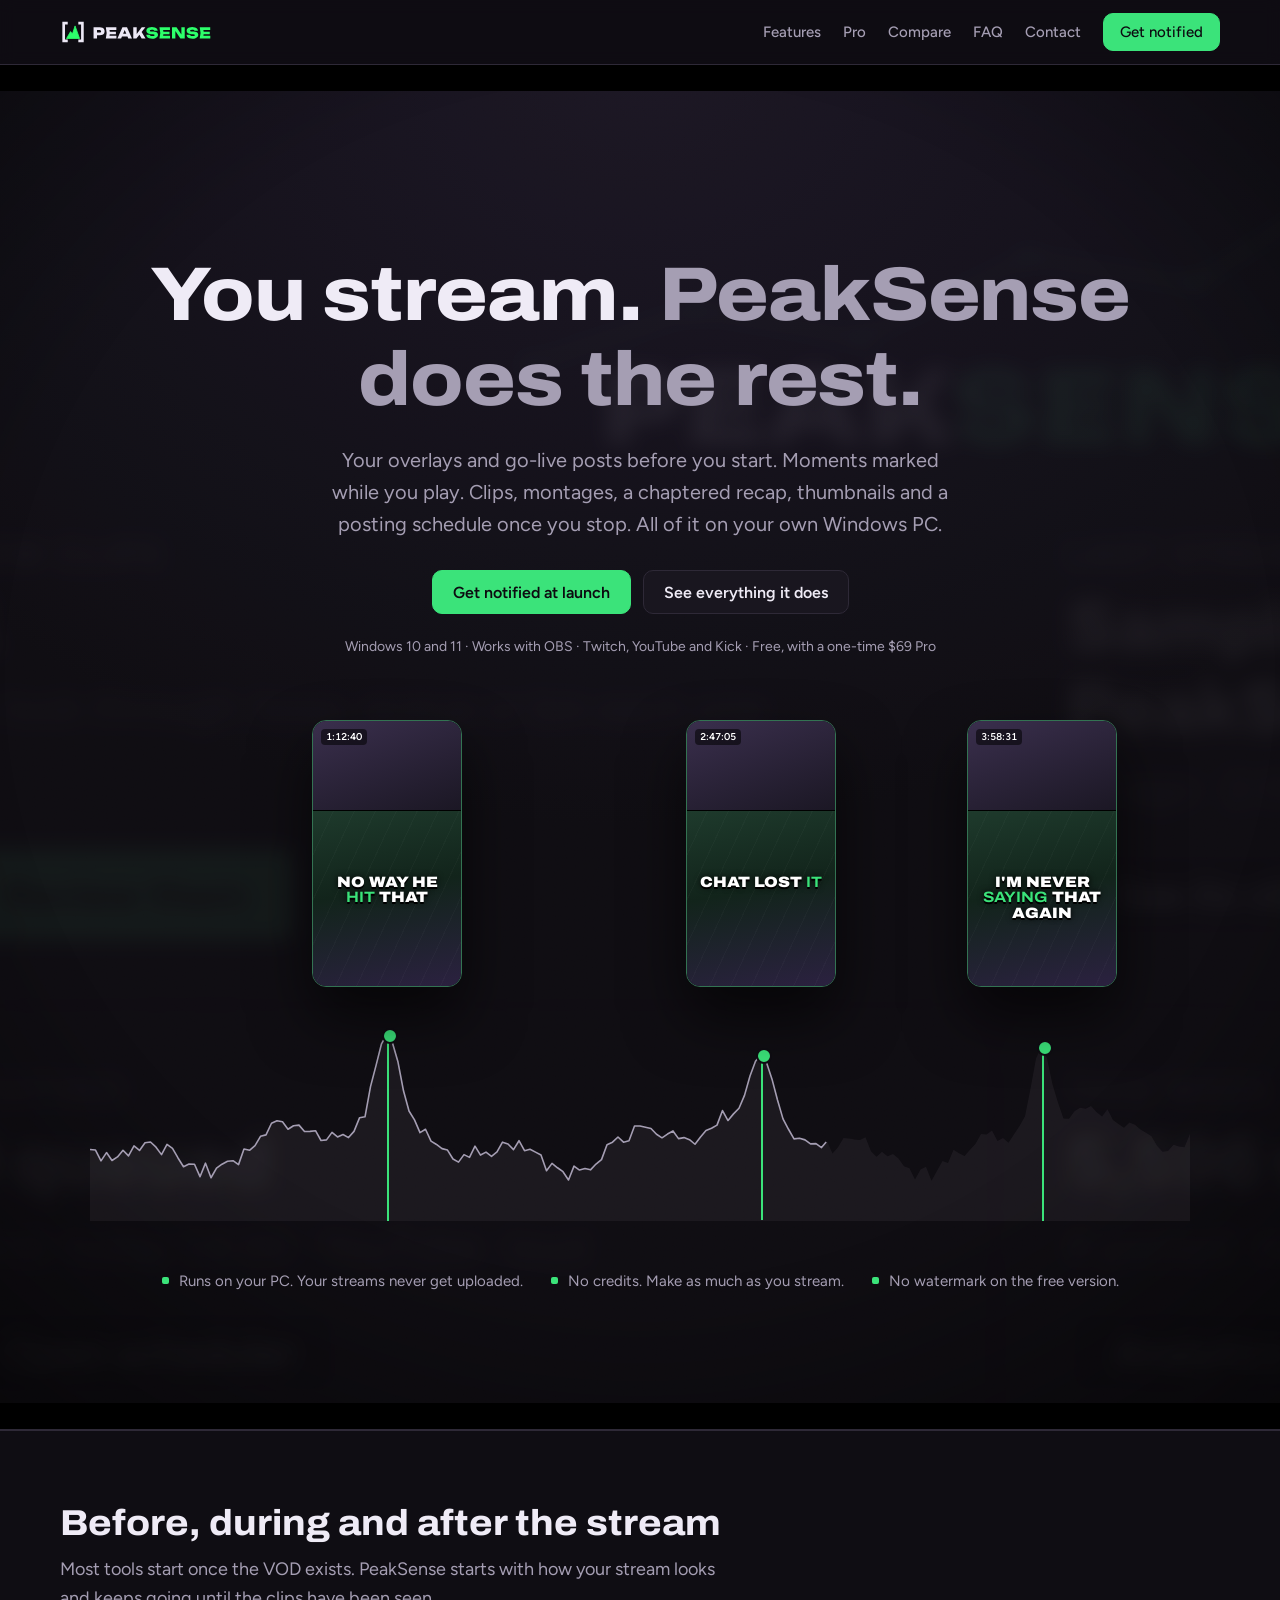
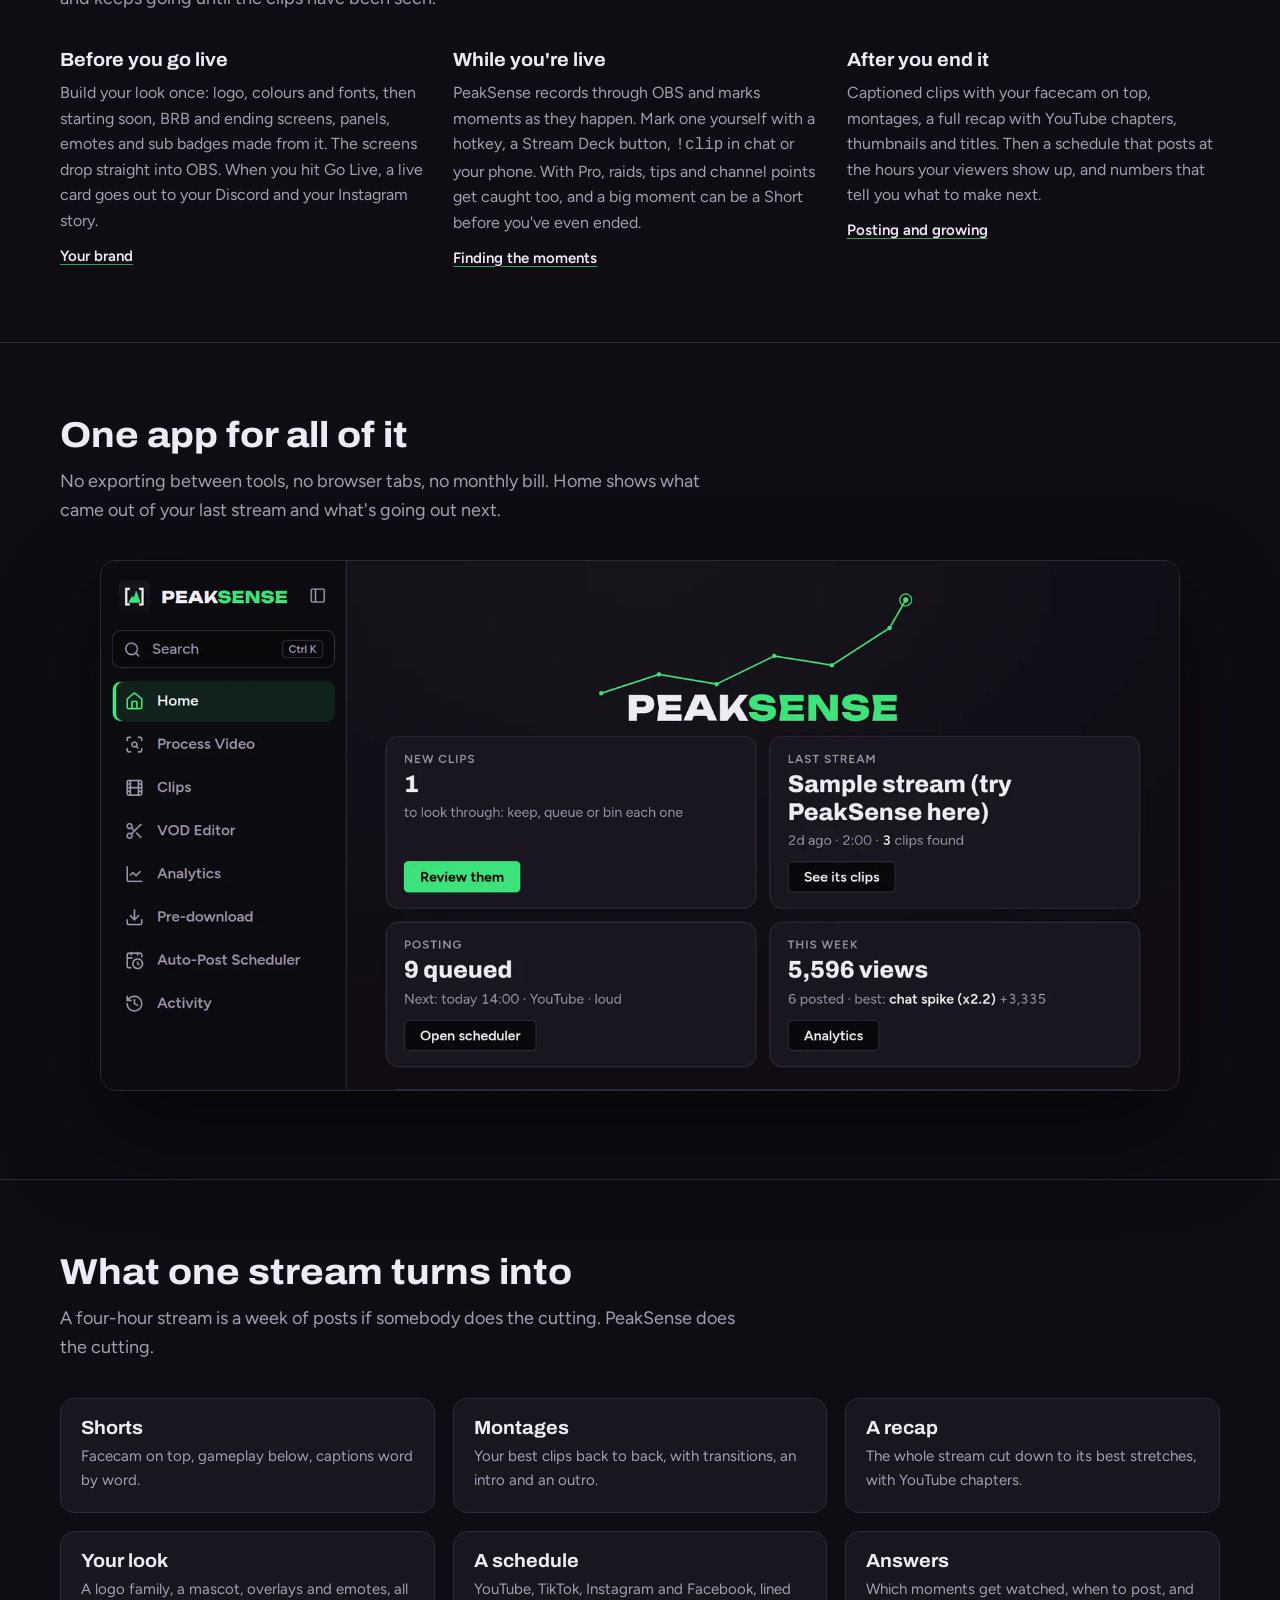
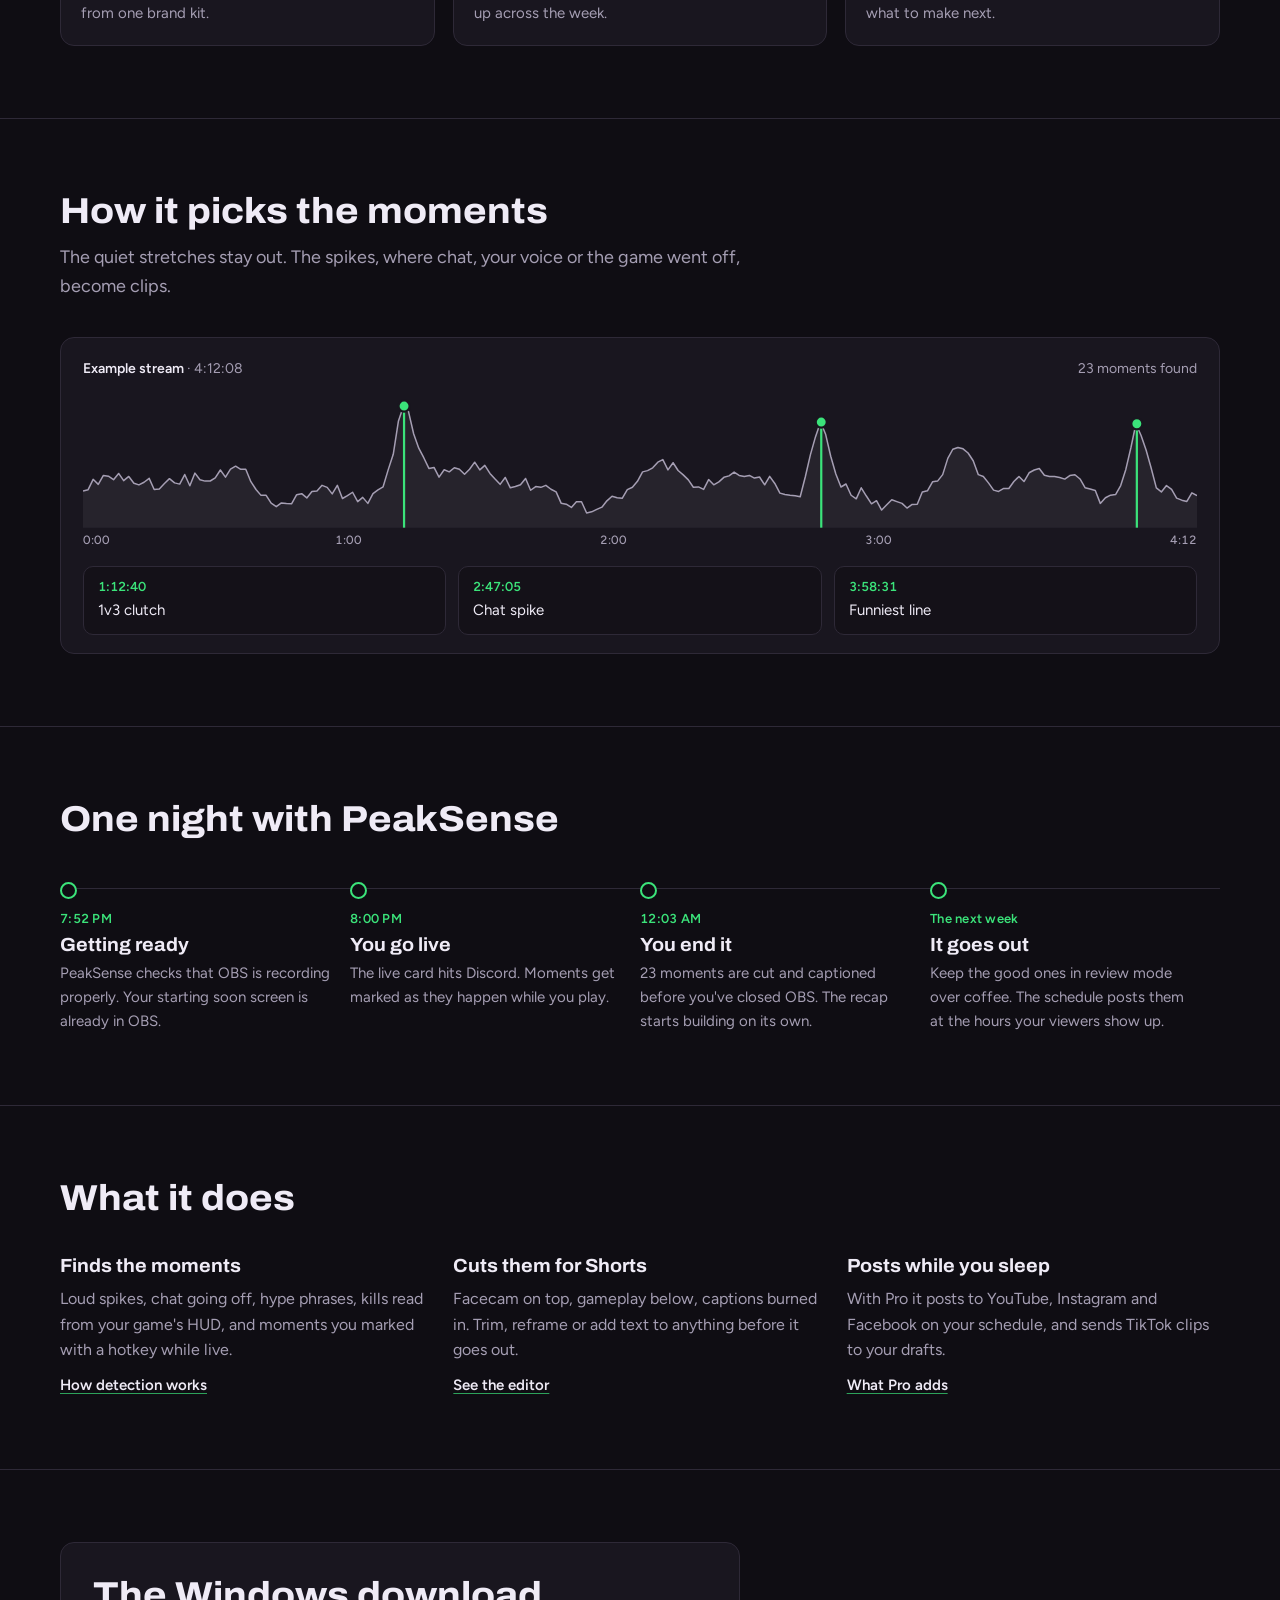
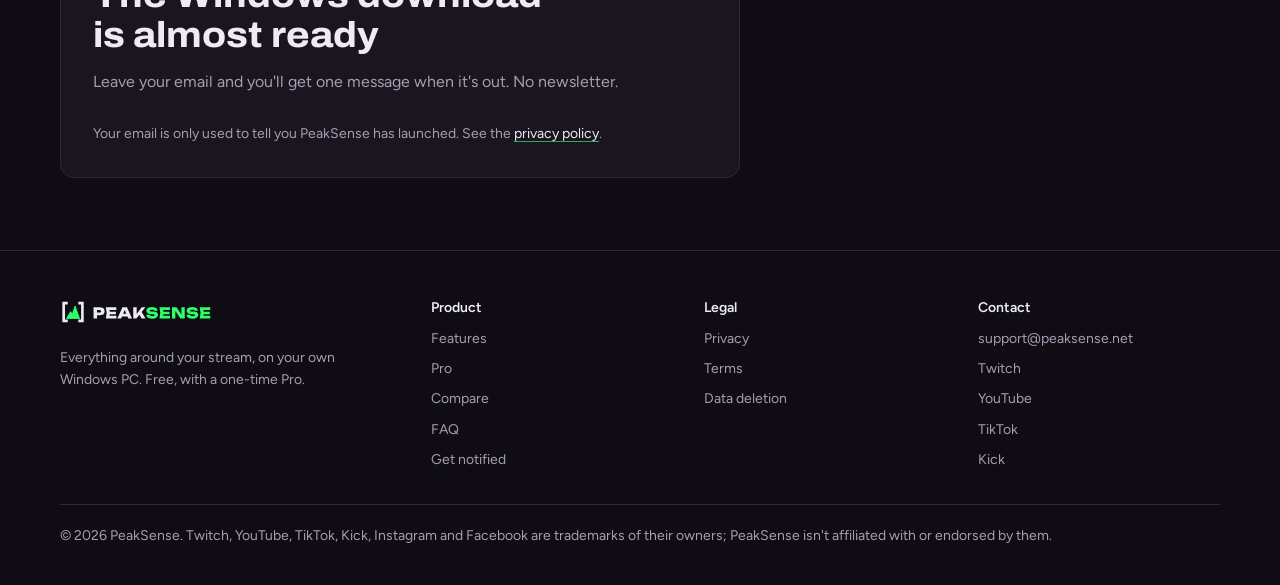
==== commit efac0418: "Site: everything around the stream, a filmic opening, features with room for screenshots - Home open" ====
--- a/index.html
+++ b/index.html
@@ -3,25 +3,25 @@
 <head>
 <meta charset="UTF-8">
 <meta name="viewport" content="width=device-width, initial-scale=1.0">
-<title>PeakSense: your stream’s best moments, clipped for you</title>
-<meta name="description" content="PeakSense finds the best moments in your Twitch, YouTube and Kick streams and turns them into captioned Shorts, on your own Windows PC. Free, with a one-time $69 Pro.">
+<title>PeakSense: you stream, it does the rest</title>
+<meta name="description" content="PeakSense builds your stream's look, marks moments while you're live, and turns every stream into captioned Shorts, montages, a chaptered recap and a posting schedule. On your own Windows PC. Free, with a one-time $69 Pro.">
 <link rel="canonical" href="https://peaksense.net/">
 <meta name="theme-color" content="#0f0d13">
 <meta property="og:type" content="website">
 <meta property="og:url" content="https://peaksense.net/">
 <meta property="og:site_name" content="PeakSense">
-<meta property="og:title" content="PeakSense: the stream clipper that runs on your PC">
-<meta property="og:description" content="PeakSense finds the best moments in your Twitch, YouTube and Kick streams and turns them into captioned Shorts, on your own Windows PC. Free, with a one-time $69 Pro.">
+<meta property="og:title" content="PeakSense: everything around your stream, on your own PC">
+<meta property="og:description" content="PeakSense builds your stream's look, marks moments while you're live, and turns every stream into captioned Shorts, montages, a chaptered recap and a posting schedule. On your own Windows PC. Free, with a one-time $69 Pro.">
 <meta property="og:image" content="https://peaksense.net/og.png">
 <meta property="og:image:width" content="1200">
 <meta property="og:image:height" content="630">
 <meta property="og:image:alt" content="The PeakSense logo on black">
 <meta name="twitter:card" content="summary_large_image">
-<meta name="twitter:title" content="PeakSense: the stream clipper that runs on your PC">
-<meta name="twitter:description" content="PeakSense finds the best moments in your Twitch, YouTube and Kick streams and turns them into captioned Shorts, on your own Windows PC. Free, with a one-time $69 Pro.">
+<meta name="twitter:title" content="PeakSense: everything around your stream, on your own PC">
+<meta name="twitter:description" content="PeakSense builds your stream's look, marks moments while you're live, and turns every stream into captioned Shorts, montages, a chaptered recap and a posting schedule. On your own Windows PC. Free, with a one-time $69 Pro.">
 <meta name="twitter:image" content="https://peaksense.net/og.png">
-<link rel="icon" href="favicon.ico" sizes="any">
-<link rel="icon" href="favicon.svg" type="image/svg+xml">
+<link rel="icon" href="favicon.ico?v=3" sizes="any">
+<link rel="icon" href="favicon.svg?v=3" type="image/svg+xml">
 <link rel="apple-touch-icon" href="apple-touch-icon.png">
 <link rel="manifest" href="site.webmanifest">
 <link rel="preload" href="fonts/Archivo-latin-var.woff2" as="font" type="font/woff2" crossorigin>
@@ -35,7 +35,7 @@
   "applicationCategory": "MultimediaApplication",
   "operatingSystem": "Windows 10, Windows 11",
   "url": "https://peaksense.net/",
-  "description": "A highlight clipper for Twitch, YouTube and Kick streams that runs on your own PC.",
+  "description": "Everything around a Twitch, YouTube or Kick stream on your own PC: your brand and overlays, moments marked live, and clips, montages, recaps and posting after.",
   "offers": [
     {"@type": "Offer", "name": "PeakSense Free", "price": "0", "priceCurrency": "USD"},
     {"@type": "Offer", "name": "PeakSense Pro (one-time)", "price": "69", "priceCurrency": "USD"}
@@ -61,45 +61,109 @@
   </div>
 </header>
 <main id="main">
-<section class="hero" aria-labelledby="heroTitle">
-  <div class="wrap">
-    <div class="hero-grid">
-      <div class="hero-copy">
-        <h1 id="heroTitle">Your stream&rsquo;s best moments, clipped for you.</h1>
-        <p class="lede">PeakSense finds the moments chat lost it and turns them into captioned Shorts, right on your PC. Record with OBS and your clips are waiting when you end the stream. Free for Windows. Pro is $69, once.</p>
-        <div class="hero-actions">
-          <a class="btn btn-primary" href="#notify">Get notified at launch</a>
-          <a class="btn" href="features.html">See what it does</a>
-          <!-- DEMO: once the 40-second recording exists, upload it (e.g. demo.mp4)
-               and swap the button above for:
-               <a class="btn" href="demo.mp4">Watch the 40-second demo</a> -->
-        </div>
-        <p class="fine">Windows 10 and 11. Works with OBS. Twitch, YouTube and Kick.</p>
+<section class="cine" aria-labelledby="heroTitle">
+  <div class="cine-backdrop" aria-hidden="true"></div>
+  <span class="cine-bars top" aria-hidden="true"></span><span class="cine-bars bottom" aria-hidden="true"></span>
+  <div class="wrap">
+    <div class="cine-copy">
+      <h1 id="heroTitle">You stream. <span class="dim">PeakSense does the rest.</span></h1>
+      <p class="lede">Your overlays and go-live posts before you start. Moments marked while you play. Clips, montages, a chaptered recap, thumbnails and a posting schedule once you stop. All of it on your own Windows PC.</p>
+      <div class="hero-actions">
+        <a class="btn btn-primary" href="#notify">Get notified at launch</a>
+        <a class="btn" href="features.html">See everything it does</a>
       </div>
-      <!-- SCREENSHOT: the app's Home page. Swap app-home.webp for your own
-           screenshot any time (about 1600 px wide looks sharp). -->
-      <figure class="hero-shot">
-        <img src="app-home.webp" width="1600" height="784" alt="The PeakSense app on its Home page: new clips to review, your last stream, the posting queue and this week's views." fetchpriority="high">
-      </figure>
-    </div>
-
+      <p class="fine">Windows 10 and 11 &middot; Works with OBS &middot; Twitch, YouTube and Kick &middot; Free, with a one-time $69 Pro</p>
+    </div>
+    <!-- The scene: a stream's activity drawn left to right; each peak becomes a Short.
+         (HERO VIDEO: if you record a short screen capture of the app, put it here as
+         <video class="cine-video" src="hero.mp4" autoplay muted loop playsinline></video>.) -->
+    <div class="scene" role="img" aria-label="A stream's activity line draws across the screen. Its three peaks light up green and a captioned Short rises out of each one.">
+      <svg viewBox="0 0 1000 100" preserveAspectRatio="none" aria-hidden="true"><path class="area" d="M0,65.6 L5,65.9 L10,71.1 L15,67.1 L20,70.9 L25,69.2 L30,66.0 L35,68.7 L40,63.9 L45,66.1 L50,62.4 L55,62.0 L60,64.5 L65,68.1 L70,63.2 L75,65.1 L80,69.7 L85,73.9 L90,72.6 L95,72.7 L100,78.7 L105,72.2 L110,79.2 L115,74.6 L120,72.7 L125,71.3 L130,71.0 L135,72.9 L140,65.4 L145,66.0 L150,63.8 L155,59.3 L160,58.6 L165,53.0 L170,51.8 L175,52.3 L180,55.9 L185,54.2 L190,53.9 L195,57.0 L200,56.9 L205,56.6 L210,61.3 L215,61.0 L220,57.4 L225,59.6 L230,58.4 L235,59.9 L240,56.9 L245,50.4 L250,49.9 L255,35.4 L260,25.3 L265,14.8 L270,10.0 L275,14.4 L280,23.6 L285,37.4 L290,47.1 L295,51.4 L300,57.5 L305,55.9 L310,61.6 L315,63.2 L320,65.2 L325,65.9 L330,70.2 L335,71.7 L340,68.1 L345,69.4 L350,64.0 L355,68.3 L360,66.9 L365,68.9 L370,66.8 L375,62.1 L380,63.0 L385,65.7 L390,61.4 L395,66.2 L400,65.5 L405,66.9 L410,68.3 L415,75.8 L420,72.3 L425,74.4 L430,76.3 L435,80.3 L440,73.6 L445,75.5 L450,74.8 L455,75.4 L460,72.6 L465,70.5 L470,63.3 L475,62.1 L480,59.6 L485,62.1 L490,61.4 L495,54.3 L500,54.3 L505,54.9 L510,55.5 L515,58.3 L520,60.0 L525,58.2 L530,56.7 L535,60.4 L540,59.9 L545,60.9 L550,63.1 L555,59.6 L560,56.5 L565,55.4 L570,53.9 L575,46.9 L580,51.7 L585,48.5 L590,45.8 L595,39.6 L600,30.3 L605,23.2 L610,20.0 L615,23.8 L620,31.8 L625,41.8 L630,50.9 L635,55.9 L640,60.5 L645,60.2 L650,61.0 L655,62.9 L660,62.8 L665,64.7 L670,61.5 L675,67.5 L680,64.6 L685,60.1 L690,60.3 L695,60.8 L700,61.1 L705,59.7 L710,66.5 L715,69.1 L720,66.7 L725,68.9 L730,67.8 L735,70.0 L740,73.7 L745,74.6 L750,80.1 L755,75.2 L760,73.9 L765,80.6 L770,75.9 L775,71.1 L780,72.1 L785,65.7 L790,67.4 L795,68.7 L800,65.8 L805,62.9 L810,58.2 L815,58.4 L820,56.5 L825,61.5 L830,60.1 L835,62.4 L840,58.3 L845,54.3 L850,49.6 L855,36.3 L860,21.9 L865,16.0 L870,21.7 L875,34.2 L880,43.0 L885,50.7 L890,50.8 L895,47.2 L900,45.6 L905,46.0 L910,44.7 L915,47.6 L920,49.7 L925,46.3 L930,51.4 L935,53.4 L940,55.2 L945,52.6 L950,53.7 L955,56.0 L960,57.6 L965,59.3 L970,63.8 L975,66.7 L980,66.4 L985,63.3 L990,64.2 L995,64.6 L1000,58.1 L1000,100 L0,100 Z"/><path class="line" pathLength="1" d="M0,65.6 L5,65.9 L10,71.1 L15,67.1 L20,70.9 L25,69.2 L30,66.0 L35,68.7 L40,63.9 L45,66.1 L50,62.4 L55,62.0 L60,64.5 L65,68.1 L70,63.2 L75,65.1 L80,69.7 L85,73.9 L90,72.6 L95,72.7 L100,78.7 L105,72.2 L110,79.2 L115,74.6 L120,72.7 L125,71.3 L130,71.0 L135,72.9 L140,65.4 L145,66.0 L150,63.8 L155,59.3 L160,58.6 L165,53.0 L170,51.8 L175,52.3 L180,55.9 L185,54.2 L190,53.9 L195,57.0 L200,56.9 L205,56.6 L210,61.3 L215,61.0 L220,57.4 L225,59.6 L230,58.4 L235,59.9 L240,56.9 L245,50.4 L250,49.9 L255,35.4 L260,25.3 L265,14.8 L270,10.0 L275,14.4 L280,23.6 L285,37.4 L290,47.1 L295,51.4 L300,57.5 L305,55.9 L310,61.6 L315,63.2 L320,65.2 L325,65.9 L330,70.2 L335,71.7 L340,68.1 L345,69.4 L350,64.0 L355,68.3 L360,66.9 L365,68.9 L370,66.8 L375,62.1 L380,63.0 L385,65.7 L390,61.4 L395,66.2 L400,65.5 L405,66.9 L410,68.3 L415,75.8 L420,72.3 L425,74.4 L430,76.3 L435,80.3 L440,73.6 L445,75.5 L450,74.8 L455,75.4 L460,72.6 L465,70.5 L470,63.3 L475,62.1 L480,59.6 L485,62.1 L490,61.4 L495,54.3 L500,54.3 L505,54.9 L510,55.5 L515,58.3 L520,60.0 L525,58.2 L530,56.7 L535,60.4 L540,59.9 L545,60.9 L550,63.1 L555,59.6 L560,56.5 L565,55.4 L570,53.9 L575,46.9 L580,51.7 L585,48.5 L590,45.8 L595,39.6 L600,30.3 L605,23.2 L610,20.0 L615,23.8 L620,31.8 L625,41.8 L630,50.9 L635,55.9 L640,60.5 L645,60.2 L650,61.0 L655,62.9 L660,62.8 L665,64.7 L670,61.5 L675,67.5 L680,64.6 L685,60.1 L690,60.3 L695,60.8 L700,61.1 L705,59.7 L710,66.5 L715,69.1 L720,66.7 L725,68.9 L730,67.8 L735,70.0 L740,73.7 L745,74.6 L750,80.1 L755,75.2 L760,73.9 L765,80.6 L770,75.9 L775,71.1 L780,72.1 L785,65.7 L790,67.4 L795,68.7 L800,65.8 L805,62.9 L810,58.2 L815,58.4 L820,56.5 L825,61.5 L830,60.1 L835,62.4 L840,58.3 L845,54.3 L850,49.6 L855,36.3 L860,21.9 L865,16.0 L870,21.7 L875,34.2 L880,43.0 L885,50.7 L890,50.8 L895,47.2 L900,45.6 L905,46.0 L910,44.7 L915,47.6 L920,49.7 L925,46.3 L930,51.4 L935,53.4 L940,55.2 L945,52.6 L950,53.7 L955,56.0 L960,57.6 L965,59.3 L970,63.8 L975,66.7 L980,66.4 L985,63.3 L990,64.2 L995,64.6 L1000,58.1"/></svg>
+<span class="peak" style="left:27.0%;--pk:0.90;animation-delay:1.96s"></span>
+<div class="short" style="left:27.0%;animation-delay:2.31s"><div class="cam"></div><div class="game"></div><span class="tm">1:12:40</span><p class="cap">NO WAY HE <b>HIT</b> THAT</p></div>
+<span class="peak" style="left:61.0%;--pk:0.80;animation-delay:3.05s"></span>
+<div class="short" style="left:61.0%;animation-delay:3.40s"><div class="cam"></div><div class="game"></div><span class="tm">2:47:05</span><p class="cap">CHAT LOST <b>IT</b></p></div>
+<span class="peak" style="left:86.5%;--pk:0.84;animation-delay:3.87s"></span>
+<div class="short" style="left:86.5%;animation-delay:4.22s"><div class="cam"></div><div class="game"></div><span class="tm">3:58:31</span><p class="cap">I'M NEVER <b>SAYING</b> THAT AGAIN</p></div>
+    </div>
     <ul class="facts">
-      <li>Runs on your PC. Your VODs never get uploaded.</li>
-      <li>No credits. Clip as much as you stream.</li>
+      <li>Runs on your PC. Your streams never get uploaded.</li>
+      <li>No credits. Make as much as you stream.</li>
       <li>No watermark on the free version.</li>
     </ul>
   </div>
 </section>
 
+<section aria-labelledby="arcTitle">
+  <div class="wrap">
+    <div class="section-head reveal">
+      <h2 id="arcTitle">Before, during and after the stream</h2>
+      <p>Most tools start once the VOD exists. PeakSense starts with how your stream looks and keeps going until the clips have been seen.</p>
+    </div>
+    <div class="three">
+      <article class="reveal">
+        <h3>Before you go live</h3>
+        <p>Build your look once: logo, colours and fonts, then starting soon, BRB and ending screens, panels, emotes and sub badges made from it. The screens drop straight into OBS. When you hit Go Live, a live card goes out to your Discord and your Instagram story.</p>
+        <a href="features.html#brand">Your brand</a>
+      </article>
+      <article class="reveal">
+        <h3>While you're live</h3>
+        <p>PeakSense records through OBS and marks moments as they happen. Mark one yourself with a hotkey, a Stream Deck button, <code>!clip</code> in chat or your phone. With Pro, raids, tips and channel points get caught too, and a big moment can be a Short before you've even ended.</p>
+        <a href="features.html#detection">Finding the moments</a>
+      </article>
+      <article class="reveal">
+        <h3>After you end it</h3>
+        <p>Captioned clips with your facecam on top, montages, a full recap with YouTube chapters, thumbnails and titles. Then a schedule that posts at the hours your viewers show up, and numbers that tell you what to make next.</p>
+        <a href="features.html#posting">Posting and growing</a>
+      </article>
+    </div>
+  </div>
+</section>
+
+<section aria-labelledby="appTitle">
+  <div class="wrap stage">
+    <div class="section-head reveal">
+      <h2 id="appTitle">One app for all of it</h2>
+      <p>No exporting between tools, no browser tabs, no monthly bill. Home shows what came out of your last stream and what's going out next.</p>
+    </div>
+    <figure>
+      <div class="stage-shot"><img src="app-home.webp" width="1600" height="784" loading="lazy" alt="The PeakSense app on its Home page: new clips to review, your last stream, the posting queue and this week's views."></div>
+    </figure>
+  </div>
+</section>
+
+<section aria-labelledby="outTitle">
+  <div class="wrap">
+    <div class="section-head reveal">
+      <h2 id="outTitle">What one stream turns into</h2>
+      <p>A four-hour stream is a week of posts if somebody does the cutting. PeakSense does the cutting.</p>
+    </div>
+    <div class="tiles">
+      <a class="tile reveal" href="features.html#editing"><div class="ph" data-shot="shots/editor-look.webp"><img data-shot-img src="shots/editor-look.webp" alt="A clip in the editor with the facecam on top and captions on." loading="lazy"></div>
+        <div class="tx"><h3>Shorts</h3><p>Facecam on top, gameplay below, captions word by word.</p></div></a>
+      <a class="tile reveal" href="features.html#montages"><div class="ph" data-shot="shots/montage.webp"><img data-shot-img src="shots/montage.webp" alt="A montage in the editor, its clips laid out as tabs on the timeline." loading="lazy"></div>
+        <div class="tx"><h3>Montages</h3><p>Your best clips back to back, with transitions, an intro and an outro.</p></div></a>
+      <a class="tile reveal" href="features.html#montages"><div class="ph" data-shot="shots/recap.webp"><img data-shot-img src="shots/recap.webp" alt="A stream recap in the editor, its chapters laid out on the timeline." loading="lazy"></div>
+        <div class="tx"><h3>A recap</h3><p>The whole stream cut down to its best stretches, with YouTube chapters.</p></div></a>
+      <a class="tile reveal" href="features.html#brand"><div class="ph" data-shot="shots/brand.webp"><img data-shot-img src="shots/brand.webp" alt="The Brand page: your logo in every shape it's used, with your colours and fonts." loading="lazy"></div>
+        <div class="tx"><h3>Your look</h3><p>A logo family, a mascot, overlays and emotes, all from one brand kit.</p></div></a>
+      <a class="tile reveal" href="features.html#posting"><div class="ph" data-shot="shots/schedule.webp"><img data-shot-img src="shots/schedule.webp" alt="The posting schedule: clips placed on days of the week." loading="lazy"></div>
+        <div class="tx"><h3>A schedule</h3><p>YouTube, TikTok, Instagram and Facebook, lined up across the week.</p></div></a>
+      <a class="tile reveal" href="features.html#posting"><div class="ph" data-shot="shots/analytics.webp"><img data-shot-img src="shots/analytics.webp" alt="Insights: views by post, what kind of moment did best and when your viewers show up." loading="lazy"></div>
+        <div class="tx"><h3>Answers</h3><p>Which moments get watched, when to post, and what to make next.</p></div></a>
+    </div>
+  </div>
+</section>
+
 <section aria-labelledby="tlTitle">
   <div class="wrap">
-    <div class="section-head">
-      <h2 id="tlTitle">What it looks for in a stream</h2>
-      <p>Quiet stretches stay out. The spikes, where chat, your voice or the game went off, become clips.</p>
+    <div class="section-head reveal">
+      <h2 id="tlTitle">How it picks the moments</h2>
+      <p>The quiet stretches stay out. The spikes, where chat, your voice or the game went off, become clips.</p>
     </div>
     <!-- TIMELINE: an example. Replace the title, length, count and the three
          clips with the numbers from one of your own streams. -->
-    <figure class="timeline" style="margin:0">
+    <figure class="timeline reveal" style="margin:0">
       <figcaption class="tl-head"><span><b>Example stream</b> &middot; 4:12:08</span><span>23 moments found</span></figcaption>
       <svg class="tl-plot" viewBox="0 0 1000 120" preserveAspectRatio="none" role="img" aria-label="An example stream timeline: activity stays low with three sharp peaks, at 1:12:40, 2:47:05 and 3:58:31."><path d="M0.0,87.1 L4.6,85.9 L9.1,76.6 L13.7,81.1 L18.3,73.1 L22.8,73.8 L27.4,76.9 L32.0,71.3 L36.5,77.8 L41.1,74.0 L45.7,80.1 L50.2,81.6 L54.8,79.2 L59.4,75.7 L63.9,85.7 L68.5,85.2 L73.1,80.3 L77.6,76.0 L82.2,79.8 L86.8,80.9 L91.3,72.3 L95.9,82.4 L100.5,71.0 L105.0,77.0 L109.6,78.2 L114.2,78.1 L118.7,75.3 L123.3,68.2 L127.9,74.6 L132.4,67.5 L137.0,64.8 L141.6,67.6 L146.1,67.6 L150.7,78.7 L155.3,85.7 L159.8,91.0 L164.4,91.0 L168.9,98.0 L173.5,101.1 L178.1,97.8 L182.6,98.4 L187.2,98.6 L191.8,90.4 L196.3,89.5 L200.9,93.3 L205.5,87.5 L210.0,87.0 L214.6,82.0 L219.2,83.8 L223.7,89.7 L228.3,82.0 L232.9,93.8 L237.4,91.3 L242.0,88.2 L246.6,96.6 L251.1,92.8 L255.7,98.2 L260.3,89.4 L264.8,86.0 L269.4,83.3 L274.0,67.9 L278.5,54.1 L283.1,24.5 L287.7,10.8 L292.2,15.8 L296.8,35.7 L301.4,48.6 L305.9,57.2 L310.5,66.8 L315.1,65.9 L319.6,74.6 L324.2,68.0 L328.8,69.9 L333.3,66.2 L337.9,67.5 L342.5,72.0 L347.0,67.5 L351.6,61.2 L356.2,68.1 L360.7,64.1 L365.3,71.3 L369.9,76.4 L374.4,81.1 L379.0,74.9 L383.6,84.2 L388.1,83.1 L392.7,81.5 L397.3,75.8 L401.8,86.4 L406.4,83.1 L411.0,83.8 L415.5,82.0 L420.1,85.5 L424.7,87.9 L429.2,98.0 L433.8,98.9 L438.4,101.8 L442.9,96.8 L447.5,96.7 L452.1,106.8 L456.6,105.8 L461.2,103.6 L465.8,101.6 L470.3,95.9 L474.9,91.8 L479.5,93.1 L484.0,93.6 L488.6,85.8 L493.2,83.7 L497.7,78.4 L502.3,69.9 L506.8,68.8 L511.4,66.3 L516.0,61.2 L520.5,58.9 L525.1,68.1 L529.7,61.7 L534.2,68.7 L538.8,72.6 L543.4,77.1 L547.9,83.7 L552.5,83.4 L557.1,85.6 L561.6,76.8 L566.2,81.5 L570.8,78.9 L575.3,74.8 L579.9,73.5 L584.5,70.1 L589.0,73.1 L593.6,74.0 L598.2,73.1 L602.7,75.5 L607.3,74.5 L611.9,81.5 L616.4,73.9 L621.0,80.3 L625.6,89.0 L630.1,90.2 L634.7,90.9 L639.3,91.4 L643.8,92.2 L648.4,74.3 L653.0,54.4 L657.5,38.5 L662.1,25.2 L666.7,36.4 L671.2,55.9 L675.8,71.8 L680.4,83.5 L684.9,80.8 L689.5,90.9 L694.1,94.1 L698.6,84.2 L703.2,91.6 L707.8,98.6 L712.3,95.8 L716.9,104.2 L721.5,99.5 L726.0,94.9 L730.6,96.6 L735.2,98.2 L739.7,102.4 L744.3,99.1 L748.9,98.9 L753.4,88.0 L758.0,86.9 L762.6,78.8 L767.1,78.2 L771.7,72.4 L776.3,57.8 L780.8,49.6 L785.4,48.0 L790.0,49.2 L794.5,53.0 L799.1,59.9 L803.7,72.4 L808.2,74.0 L812.8,79.8 L817.4,86.3 L821.9,87.5 L826.5,84.8 L831.1,84.8 L835.6,78.6 L840.2,74.0 L844.7,78.6 L849.3,70.7 L853.9,68.2 L858.4,66.9 L863.0,73.0 L867.6,74.1 L872.1,74.0 L876.7,75.0 L881.3,76.4 L885.8,73.2 L890.4,72.5 L895.0,76.3 L899.5,84.1 L904.1,85.3 L908.7,86.6 L913.2,98.2 L917.8,93.1 L922.4,90.8 L926.9,90.3 L931.5,82.2 L936.1,67.7 L940.6,48.5 L945.2,26.7 L949.8,37.3 L954.3,50.3 L958.9,66.6 L963.5,84.3 L968.0,87.9 L972.6,82.2 L977.2,85.6 L981.7,93.5 L986.3,95.3 L990.9,96.5 L995.4,88.7 L1000.0,91.3 L1000,120 L0,120 Z" fill="#efebf6" fill-opacity="0.06"/><path d="M0.0,87.1 L4.6,85.9 L9.1,76.6 L13.7,81.1 L18.3,73.1 L22.8,73.8 L27.4,76.9 L32.0,71.3 L36.5,77.8 L41.1,74.0 L45.7,80.1 L50.2,81.6 L54.8,79.2 L59.4,75.7 L63.9,85.7 L68.5,85.2 L73.1,80.3 L77.6,76.0 L82.2,79.8 L86.8,80.9 L91.3,72.3 L95.9,82.4 L100.5,71.0 L105.0,77.0 L109.6,78.2 L114.2,78.1 L118.7,75.3 L123.3,68.2 L127.9,74.6 L132.4,67.5 L137.0,64.8 L141.6,67.6 L146.1,67.6 L150.7,78.7 L155.3,85.7 L159.8,91.0 L164.4,91.0 L168.9,98.0 L173.5,101.1 L178.1,97.8 L182.6,98.4 L187.2,98.6 L191.8,90.4 L196.3,89.5 L200.9,93.3 L205.5,87.5 L210.0,87.0 L214.6,82.0 L219.2,83.8 L223.7,89.7 L228.3,82.0 L232.9,93.8 L237.4,91.3 L242.0,88.2 L246.6,96.6 L251.1,92.8 L255.7,98.2 L260.3,89.4 L264.8,86.0 L269.4,83.3 L274.0,67.9 L278.5,54.1 L283.1,24.5 L287.7,10.8 L292.2,15.8 L296.8,35.7 L301.4,48.6 L305.9,57.2 L310.5,66.8 L315.1,65.9 L319.6,74.6 L324.2,68.0 L328.8,69.9 L333.3,66.2 L337.9,67.5 L342.5,72.0 L347.0,67.5 L351.6,61.2 L356.2,68.1 L360.7,64.1 L365.3,71.3 L369.9,76.4 L374.4,81.1 L379.0,74.9 L383.6,84.2 L388.1,83.1 L392.7,81.5 L397.3,75.8 L401.8,86.4 L406.4,83.1 L411.0,83.8 L415.5,82.0 L420.1,85.5 L424.7,87.9 L429.2,98.0 L433.8,98.9 L438.4,101.8 L442.9,96.8 L447.5,96.7 L452.1,106.8 L456.6,105.8 L461.2,103.6 L465.8,101.6 L470.3,95.9 L474.9,91.8 L479.5,93.1 L484.0,93.6 L488.6,85.8 L493.2,83.7 L497.7,78.4 L502.3,69.9 L506.8,68.8 L511.4,66.3 L516.0,61.2 L520.5,58.9 L525.1,68.1 L529.7,61.7 L534.2,68.7 L538.8,72.6 L543.4,77.1 L547.9,83.7 L552.5,83.4 L557.1,85.6 L561.6,76.8 L566.2,81.5 L570.8,78.9 L575.3,74.8 L579.9,73.5 L584.5,70.1 L589.0,73.1 L593.6,74.0 L598.2,73.1 L602.7,75.5 L607.3,74.5 L611.9,81.5 L616.4,73.9 L621.0,80.3 L625.6,89.0 L630.1,90.2 L634.7,90.9 L639.3,91.4 L643.8,92.2 L648.4,74.3 L653.0,54.4 L657.5,38.5 L662.1,25.2 L666.7,36.4 L671.2,55.9 L675.8,71.8 L680.4,83.5 L684.9,80.8 L689.5,90.9 L694.1,94.1 L698.6,84.2 L703.2,91.6 L707.8,98.6 L712.3,95.8 L716.9,104.2 L721.5,99.5 L726.0,94.9 L730.6,96.6 L735.2,98.2 L739.7,102.4 L744.3,99.1 L748.9,98.9 L753.4,88.0 L758.0,86.9 L762.6,78.8 L767.1,78.2 L771.7,72.4 L776.3,57.8 L780.8,49.6 L785.4,48.0 L790.0,49.2 L794.5,53.0 L799.1,59.9 L803.7,72.4 L808.2,74.0 L812.8,79.8 L817.4,86.3 L821.9,87.5 L826.5,84.8 L831.1,84.8 L835.6,78.6 L840.2,74.0 L844.7,78.6 L849.3,70.7 L853.9,68.2 L858.4,66.9 L863.0,73.0 L867.6,74.1 L872.1,74.0 L876.7,75.0 L881.3,76.4 L885.8,73.2 L890.4,72.5 L895.0,76.3 L899.5,84.1 L904.1,85.3 L908.7,86.6 L913.2,98.2 L917.8,93.1 L922.4,90.8 L926.9,90.3 L931.5,82.2 L936.1,67.7 L940.6,48.5 L945.2,26.7 L949.8,37.3 L954.3,50.3 L958.9,66.6 L963.5,84.3 L968.0,87.9 L972.6,82.2 L977.2,85.6 L981.7,93.5 L986.3,95.3 L990.9,96.5 L995.4,88.7 L1000.0,91.3" fill="none" stroke="#a59eb3" stroke-width="1.5" stroke-linejoin="round" vector-effect="non-scaling-stroke"/><line x1="288.2" y1="10.8" x2="288.2" y2="120" stroke="#3be37a" stroke-width="2"/><circle cx="288.2" cy="10.8" r="5" fill="#3be37a" stroke="#19161f" stroke-width="2"/><line x1="662.7" y1="25.2" x2="662.7" y2="120" stroke="#3be37a" stroke-width="2"/><circle cx="662.7" cy="25.2" r="5" fill="#3be37a" stroke="#19161f" stroke-width="2"/><line x1="946.0" y1="26.7" x2="946.0" y2="120" stroke="#3be37a" stroke-width="2"/><circle cx="946.0" cy="26.7" r="5" fill="#3be37a" stroke="#19161f" stroke-width="2"/></svg>
       <div class="tl-axis" aria-hidden="true"><span style="left:0.00%">0:00</span><span style="left:23.80%">1:00</span><span style="left:47.59%">2:00</span><span style="left:71.39%">3:00</span><span style="right:0">4:12</span></div>
@@ -112,6 +176,20 @@
   </div>
 </section>
 
+<section aria-labelledby="nightTitle">
+  <div class="wrap">
+    <div class="section-head reveal">
+      <h2 id="nightTitle">One night with PeakSense</h2>
+    </div>
+    <ol class="night reveal">
+      <li><span class="when">7:52 PM</span><h3>Getting ready</h3><p>PeakSense checks that OBS is recording properly. Your starting soon screen is already in OBS.</p></li>
+      <li><span class="when">8:00 PM</span><h3>You go live</h3><p>The live card hits Discord. Moments get marked as they happen while you play.</p></li>
+      <li><span class="when">12:03 AM</span><h3>You end it</h3><p>23 moments are cut and captioned before you've closed OBS. The recap starts building on its own.</p></li>
+      <li><span class="when">The next week</span><h3>It goes out</h3><p>Keep the good ones in review mode over coffee. The schedule posts them at the hours your viewers show up.</p></li>
+    </ol>
+  </div>
+</section>
+
 <!-- WHY I BUILT THIS: fill in your photo (e.g. me.jpg), your words and
      game, then delete the word "hidden" on the next line to show it. -->
 <section aria-labelledby="whyTitle" hidden>
@@ -184,7 +262,7 @@
   <div class="wrap">
     <div>
       <a class="brand" href="./" aria-label="PeakSense home"><img src="brand/peaksense-logo-dark.svg" alt="PeakSense" width="152" height="26"></a>
-      <p style="margin-top:14px; max-width:320px;">A stream clipper that runs on your own Windows PC. Free, with a one-time Pro.</p>
+      <p style="margin-top:14px; max-width:320px;">Everything around your stream, on your own Windows PC. Free, with a one-time Pro.</p>
     </div>
     <div>
       <h2>Product</h2>
@@ -217,15 +295,6 @@
     <p class="legal">&copy; 2026 PeakSense. Twitch, YouTube, TikTok, Kick, Instagram and Facebook are trademarks of their owners; PeakSense isn't affiliated with or endorsed by them.</p>
   </div>
 </footer>
-<script>
-  (function () {
-    var nav = document.querySelector('.nav'), btn = nav && nav.querySelector('.nav-toggle');
-    if (!btn) return;
-    btn.addEventListener('click', function () {
-      var open = nav.classList.toggle('open');
-      btn.setAttribute('aria-expanded', open ? 'true' : 'false');
-    });
-  })();
-</script>
+<script src="site.js"></script>
 </body>
 </html>
--- a/site.css
+++ b/site.css
@@ -1,6 +1,7 @@
 /* PeakSense site. Same palette as the app's Dark theme: black first,
-   green only on buttons and peaks. Flat surfaces, no glows, no scroll
-   animations. */
+   green only on buttons and peaks. Flat surfaces, no glows. Motion is
+   slow and filmic (the hero scene, a fade up as things come into view) and
+   switches off for anyone who asks their system for less motion. */
 @font-face { font-family: "Figtree"; src: url("fonts/Figtree-latin-var.woff2") format("woff2"); font-weight: 300 900; font-display: swap; }
 @font-face { font-family: "Archivo"; src: url("fonts/Archivo-latin-var.woff2") format("woff2"); font-weight: 100 900; font-stretch: 62% 125%; font-display: swap; }
 
@@ -127,7 +128,18 @@
 thead th { font: 600 14px/1.3 var(--body); color: var(--muted); background: var(--panel); white-space: nowrap; }
 tbody th { font-weight: 600; }
 tr:last-child td, tr:last-child th { border-bottom: 0; }
-td.us { color: var(--text); font-weight: 600; }
+/* Comparison tables: colour says who's ahead at a glance, and a mark says
+   it without colour too (✓ yes, ✗ no). */
+thead th.us { color: var(--green); }
+td.us { font-weight: 600; background: color-mix(in srgb, var(--green) 6%, transparent); box-shadow: inset 3px 0 0 var(--green); }
+td.yes { color: var(--green); }
+td.no { color: #ff7a7a; }
+td.partial { color: #ffc24d; }
+td.na { color: var(--muted); }
+td.us.yes, td.us { color: var(--green); }
+td .sub { display: block; margin-top: 2px; font-size: 13px; font-weight: 500; color: var(--muted); line-height: 1.4; }
+td.us .sub { color: color-mix(in srgb, var(--text) 70%, transparent); }
+tbody tr:hover td, tbody tr:hover th { background-color: rgba(255,255,255,0.02); }
 .note { font-size: 14px; color: var(--muted); margin-top: 14px; max-width: 820px; }
 
 /* pricing */
@@ -169,3 +181,165 @@
 .hero-shot { margin: 0; border: 1px solid var(--border); border-radius: 14px; overflow: hidden; background: var(--panel); box-shadow: 0 24px 60px rgba(0,0,0,.45); }
 .hero-shot img { display: block; width: 100%; height: auto; }
 @media (max-width: 900px) { .hero-grid { grid-template-columns: 1fr; gap: 32px; } }
+@media (max-width: 640px) {
+  table { font-size: 14px; }
+  th, td { padding: 10px 10px; }
+  tbody th, thead th:first-child { width: 34%; }
+  thead th { white-space: normal; }
+  td .sub { font-size: 12px; }
+}
+
+/* ---------- The opening scene (home) ----------
+   A stream's activity line draws across a dark, letterboxed frame; its
+   three peaks light up and a Short rises out of each. Pure HTML/CSS. */
+.cine { position: relative; overflow: hidden; border-bottom: 1px solid var(--border); background:
+  radial-gradient(120% 90% at 50% 0%, #1d1826 0%, var(--bg) 62%); isolation: isolate; }
+.cine::before { /* film grain */
+  content: ""; position: absolute; inset: -50%; z-index: 3; pointer-events: none; opacity: .07; mix-blend-mode: overlay;
+  background-image: url("data:image/svg+xml,%3Csvg xmlns='http://www.w3.org/2000/svg' width='160' height='160'%3E%3Cfilter id='n'%3E%3CfeTurbulence type='fractalNoise' baseFrequency='.9' numOctaves='2' stitchTiles='stitch'/%3E%3C/filter%3E%3Crect width='100%25' height='100%25' filter='url(%23n)'/%3E%3C/svg%3E");
+  animation: grain 1.2s steps(6) infinite; }
+.cine::after { /* vignette */
+  content: ""; position: absolute; inset: 0; z-index: 2; pointer-events: none;
+  background: radial-gradient(90% 80% at 50% 45%, transparent 55%, rgba(0,0,0,.65) 100%); }
+@keyframes grain { 0% { transform: translate(0,0); } 20% { transform: translate(-3%,2%); } 40% { transform: translate(2%,-3%); }
+  60% { transform: translate(-2%,-1%); } 80% { transform: translate(3%,1%); } 100% { transform: translate(0,0); } }
+.cine-bars { position: absolute; left: 0; right: 0; height: 0; background: #000; z-index: 4; animation: bars 1.4s cubic-bezier(.2,.7,.2,1) .1s forwards; }
+.cine-bars.top { top: 0; } .cine-bars.bottom { bottom: 0; }
+@keyframes bars { to { height: clamp(10px, 2.4vw, 26px); } }
+.cine-backdrop { position: absolute; inset: -6%; z-index: 0; background: url("app-home.webp") center / cover no-repeat;
+  opacity: .06; filter: blur(10px) saturate(.7); animation: pushin 26s ease-out forwards; }
+@keyframes pushin { from { transform: scale(1.12) translateY(2%); } to { transform: scale(1.0) translateY(0); } }
+.cine .wrap { position: relative; z-index: 5; display: grid; gap: 22px; justify-items: center; text-align: center;
+  padding-top: clamp(64px, 9vw, 120px); padding-bottom: 0; }
+.cine h1 { font-size: clamp(38px, 6vw, 76px); max-width: 20ch; }
+.cine h1 .dim { color: var(--muted); }
+.cine .lede { font-size: clamp(17px, 1.6vw, 20px); color: var(--muted); max-width: 640px; }
+.cine .hero-actions { justify-content: center; }
+.cine-copy > * { opacity: 0; transform: translateY(14px); animation: rise .9s cubic-bezier(.2,.7,.2,1) forwards; }
+.cine-copy > :nth-child(1) { animation-delay: .35s; } .cine-copy > :nth-child(2) { animation-delay: .6s; }
+.cine-copy > :nth-child(3) { animation-delay: .8s; } .cine-copy > :nth-child(4) { animation-delay: 1s; }
+.cine-copy { display: grid; gap: 22px; justify-items: center; }
+@keyframes rise { to { opacity: 1; transform: none; } }
+
+.scene { position: relative; width: 100%; max-width: 1100px; aspect-ratio: 1100 / 520; margin-top: 20px; }
+.scene svg { position: absolute; inset: auto 0 0 0; width: 100%; height: 40%; overflow: visible; }
+.scene .line { fill: none; stroke: var(--muted); stroke-width: 1.6; stroke-linejoin: round; vector-effect: non-scaling-stroke;
+  stroke-dasharray: 1; stroke-dashoffset: 1; animation: draw 3.2s cubic-bezier(.45,.05,.3,1) 1.1s forwards; }
+.scene .area { fill: var(--text); fill-opacity: 0; animation: fadein 1.4s ease 3.6s forwards; }
+@keyframes draw { to { stroke-dashoffset: 0; } }
+@keyframes fadein { to { fill-opacity: .05; } }
+.peak { position: absolute; bottom: 0; width: 2px; height: calc(var(--pk) * 40%); background: var(--green); transform-origin: bottom; transform: scaleY(0);
+  animation: peakup .5s ease-out forwards; }
+.peak::after { content: ""; position: absolute; left: 50%; top: -6px; width: 12px; height: 12px; margin-left: -6px; border-radius: 50%;
+  background: var(--green); border: 2px solid var(--bg); }
+@keyframes peakup { to { transform: scaleY(1); } }
+.short { position: absolute; bottom: 45%; width: clamp(68px, 12vw, 150px); aspect-ratio: 9 / 16; border-radius: 14px; overflow: hidden;
+  border: 1px solid color-mix(in srgb, var(--green) 40%, var(--border)); background: #0b0a0e; box-shadow: 0 30px 60px rgba(0,0,0,.6);
+  opacity: 0; transform: translate(-50%, 40px) scale(.9); animation: shortup 1.1s cubic-bezier(.2,.7,.2,1) forwards; }
+@keyframes shortup { to { opacity: 1; transform: translate(-50%, 0) scale(1); } }
+.short .cam { height: 34%; background: linear-gradient(160deg, #3a2f4d, #1b1724); border-bottom: 1px solid #000; }
+.short .game { position: absolute; inset: 34% 0 0 0; background: linear-gradient(170deg, #1e3a2c 0%, #12241b 45%, #2b2140 100%); }
+.short .game::before { content: ""; position: absolute; inset: 0; background: repeating-linear-gradient(115deg, transparent 0 18px, rgba(255,255,255,.025) 18px 19px);
+  animation: pan 6s linear infinite; }
+@keyframes pan { to { background-position: 120px 0; } }
+.short .cap { position: absolute; left: 6%; right: 6%; top: 58%; font: 900 clamp(9px, 1.2vw, 15px)/1.05 var(--display); font-stretch: 112%;
+  text-transform: uppercase; color: #fff; text-align: center; text-shadow: 0 2px 0 #000, 0 0 6px #000; }
+.short .cap b { color: var(--green); }
+.short .tm { position: absolute; left: 8px; top: 8px; font: 600 10px/1 var(--body); color: #fff; background: rgba(0,0,0,.55);
+  border-radius: 4px; padding: 3px 5px; font-variant-numeric: tabular-nums; }
+.cine .facts { justify-content: center; padding: 26px 0 clamp(40px, 5vw, 64px); }
+@media (max-width: 640px) { .scene { aspect-ratio: 1100 / 900; } .scene svg { height: 30%; } .peak { height: calc(var(--pk) * 30%); } .short { bottom: 36%; } .short .tm { display: none; } }
+
+/* ---------- Things fade up as they come into view (site.js adds .in) ---------- */
+.reveal { opacity: 0; transform: translateY(22px); transition: opacity .9s cubic-bezier(.2,.7,.2,1), transform .9s cubic-bezier(.2,.7,.2,1); }
+.reveal.in { opacity: 1; transform: none; }
+.no-js .reveal { opacity: 1; transform: none; }
+
+/* ---------- The app, on a slow tilt into view ---------- */
+.stage { perspective: 1600px; }
+.stage-shot { margin: 0; border: 1px solid var(--border); border-radius: 16px; overflow: hidden; background: var(--panel);
+  box-shadow: 0 40px 90px rgba(0,0,0,.55); transform: rotateX(14deg) scale(.94); transform-origin: 50% 0;
+  transition: transform 1.4s cubic-bezier(.2,.7,.2,1); }
+.stage-shot.in { transform: none; }
+.stage-shot img { display: block; width: 100%; height: auto; }
+.stage figcaption { text-align: center; color: var(--muted); font-size: 15px; margin-top: 18px; }
+
+/* ---------- Everything after the stream (home tiles) ---------- */
+.tiles { display: grid; grid-template-columns: repeat(3, 1fr); gap: 18px; }
+.tile { display: grid; grid-template-rows: auto 1fr; background: var(--panel); border: 1px solid var(--border); border-radius: 14px;
+  overflow: hidden; text-decoration: none; color: var(--text); transition: border-color .2s, transform .3s; }
+.tile:hover { border-color: color-mix(in srgb, var(--green) 45%, var(--border)); transform: translateY(-3px); color: var(--text); }
+.tile .ph { aspect-ratio: 16 / 9; background: var(--inset); border-bottom: 1px solid var(--border); overflow: hidden; }
+.tile .ph img { width: 100%; height: 100%; object-fit: cover; object-position: top left; display: block; transition: transform 1.2s ease; }
+.tile:hover .ph img { transform: scale(1.04); }
+.tile .tx { padding: 18px 20px 20px; display: grid; gap: 6px; align-content: start; }
+.tile .tx p { color: var(--muted); font-size: 15px; }
+.tile .ph.pending { display: none; }
+@media (max-width: 900px) { .tiles { grid-template-columns: 1fr 1fr; } }
+@media (max-width: 600px) { .tiles { grid-template-columns: 1fr; } }
+
+/* ---------- One night, start to finish ---------- */
+.night { display: grid; grid-template-columns: repeat(4, 1fr); gap: 0; counter-reset: n; position: relative; }
+.night::before { content: ""; position: absolute; left: 0; right: 0; top: 13px; height: 1px; background: var(--border); }
+.night li { list-style: none; position: relative; padding: 36px 20px 0 0; display: grid; gap: 6px; align-content: start; }
+.night li::before { content: ""; position: absolute; top: 7px; left: 0; width: 13px; height: 13px; border-radius: 50%; background: var(--bg);
+  border: 2px solid var(--green); }
+.night .when { font: 600 13px/1.3 var(--body); color: var(--green); font-variant-numeric: tabular-nums; letter-spacing: .02em; }
+.night p { color: var(--muted); font-size: 15px; }
+.night { padding: 0; margin: 0; }
+@media (max-width: 820px) { .night { grid-template-columns: 1fr 1fr; row-gap: 28px; } .night::before { display: none; } }
+@media (max-width: 520px) { .night { grid-template-columns: 1fr; } }
+
+/* ---------- Feature scenes: words on one side, the app on the other ---------- */
+.chapter { padding-top: 24px; }
+.chapter + .chapter { margin-top: 72px; padding-top: 72px; border-top: 1px solid var(--border); }
+.chapter > header { display: grid; gap: 10px; max-width: 680px; margin-bottom: 44px; }
+.chapter > header .kicker { font: 600 13px/1 var(--body); letter-spacing: .08em; text-transform: uppercase; color: var(--green); }
+.chapter > header p { color: var(--muted); font-size: 18px; }
+.scene-row { display: grid; grid-template-columns: minmax(0, 5fr) minmax(0, 7fr); gap: 48px; align-items: center; }
+.scene-row + .scene-row { margin-top: 64px; }
+.scene-row.flip > .copy { order: 2; }
+.scene-row .copy { display: grid; gap: 12px; align-content: start; }
+.scene-row .copy p { color: var(--muted); }
+.scene-row ul { margin: 4px 0 0; padding: 0; list-style: none; display: grid; gap: 8px; }
+.scene-row li { padding-left: 20px; position: relative; font-size: 15px; }
+.scene-row li::before { content: ""; position: absolute; left: 0; top: 9px; width: 7px; height: 7px; border-radius: 2px; background: var(--green); }
+.shot { margin: 0; border: 1px solid var(--border); border-radius: 14px; overflow: hidden; background: var(--panel);
+  box-shadow: 0 24px 60px rgba(0,0,0,.45); }
+.shot img { display: block; width: 100%; height: auto; transition: transform 1.6s cubic-bezier(.2,.7,.2,1); }
+.shot:hover img { transform: scale(1.025); }
+.shot.tall { max-width: 360px; justify-self: center; }
+/* A screenshot that isn't there yet: the words take the row (add ?shots to
+   the address to see where each one goes). */
+.shot.pending { display: none; }
+.scene-row:has(.shot.pending) { grid-template-columns: minmax(0, 1fr); }
+.show-shots .shot.pending, .show-shots .tile .ph.pending { display: grid; place-items: center; aspect-ratio: 16 / 10; border: 1px dashed var(--muted);
+  background: var(--inset); color: var(--muted); font: 600 14px/1.4 var(--body); padding: 20px; text-align: center; }
+.show-shots .shot.pending::after, .show-shots .tile .ph.pending::after { content: attr(data-shot); }
+.show-shots .shot.pending img, .show-shots .tile .ph.pending img { display: none; }
+.show-shots .scene-row:has(.shot.pending) { grid-template-columns: minmax(0, 5fr) minmax(0, 7fr); }
+.minis { display: grid; grid-template-columns: repeat(3, 1fr); gap: 24px 28px; margin-top: 56px; }
+.minis div { display: grid; gap: 4px; align-content: start; }
+.minis h3 { font-size: 16px; }
+.minis p { color: var(--muted); font-size: 15px; }
+@media (max-width: 900px) {
+  .scene-row, .show-shots .scene-row:has(.shot.pending) { grid-template-columns: 1fr; gap: 24px; }
+  .scene-row.flip > .copy { order: 0; }
+  .minis { grid-template-columns: 1fr 1fr; }
+}
+@media (max-width: 560px) { .minis { grid-template-columns: 1fr; } }
+.chapter-nav { display: flex; flex-wrap: wrap; gap: 8px; margin-top: 8px; }
+.chapter-nav a { text-decoration: none; font-size: 14px; color: var(--muted); border: 1px solid var(--border); border-radius: 999px; padding: 6px 14px; }
+.chapter-nav a:hover { color: var(--text); border-color: var(--muted); }
+
+@media (prefers-reduced-motion: reduce) {
+  .cine::before, .cine-backdrop, .short .game::before { animation: none; }
+  .cine-bars { animation: none; height: clamp(10px, 2.4vw, 26px); }
+  .cine-copy > *, .short { animation: none; opacity: 1; transform: translate(-50%, 0); }
+  .cine-copy > * { transform: none; }
+  .scene .line { animation: none; stroke-dashoffset: 0; }
+  .scene .area { animation: none; fill-opacity: .05; }
+  .peak { animation: none; transform: none; }
+  .reveal, .stage-shot { opacity: 1; transform: none; transition: none; }
+  .tile, .tile .ph img, .shot img { transition: none; }
+}
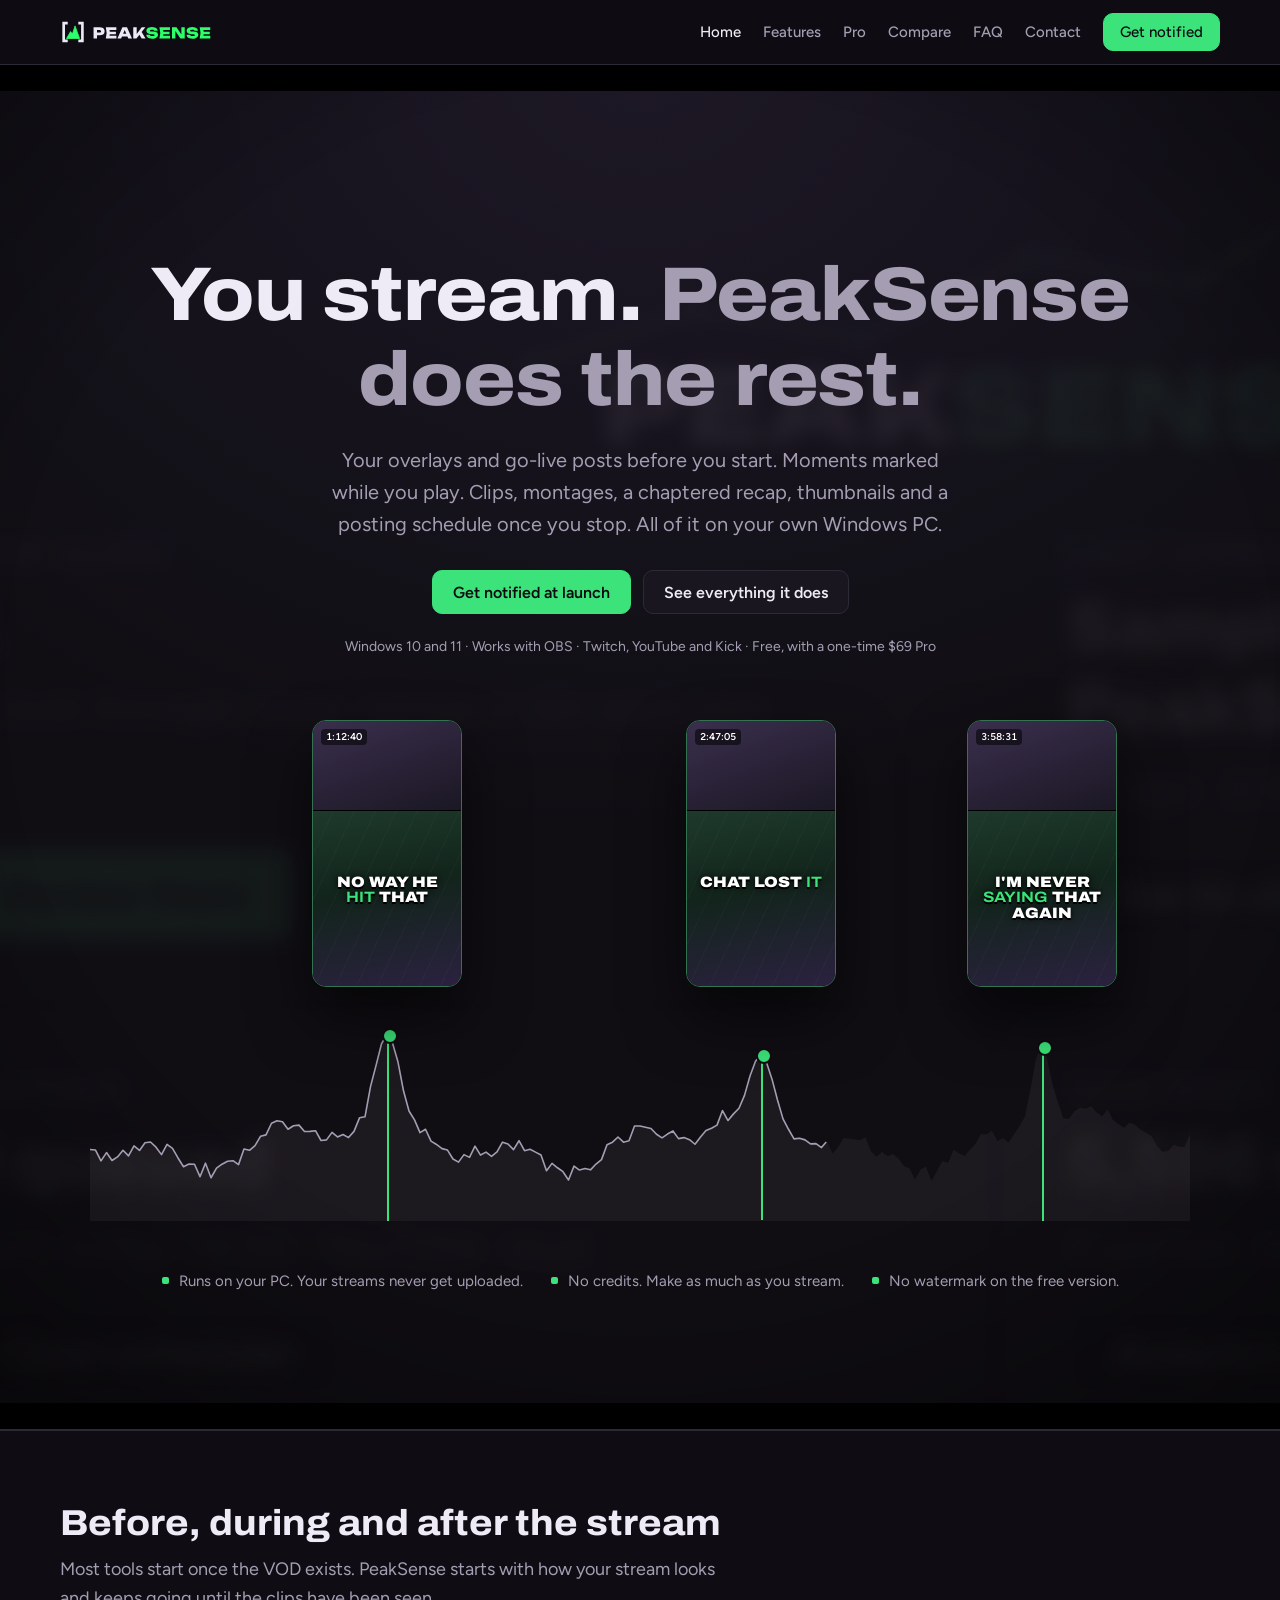
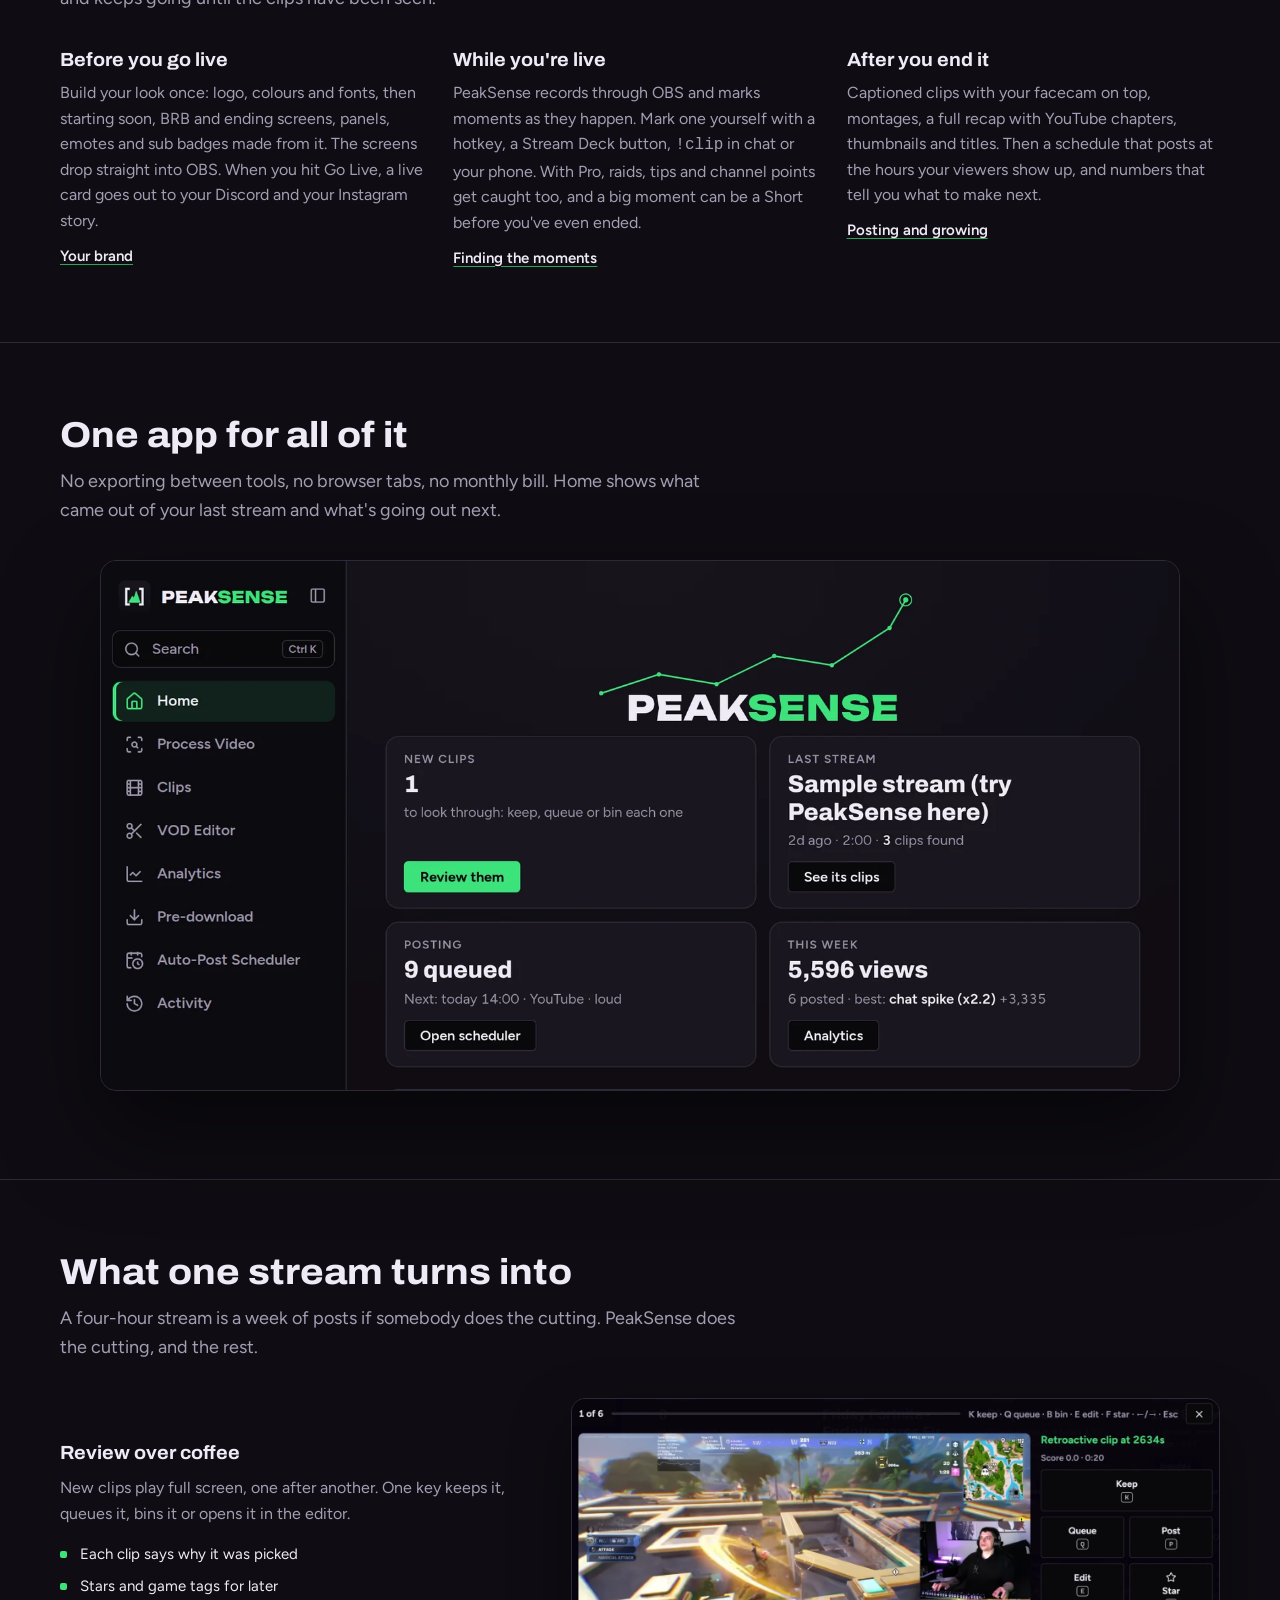
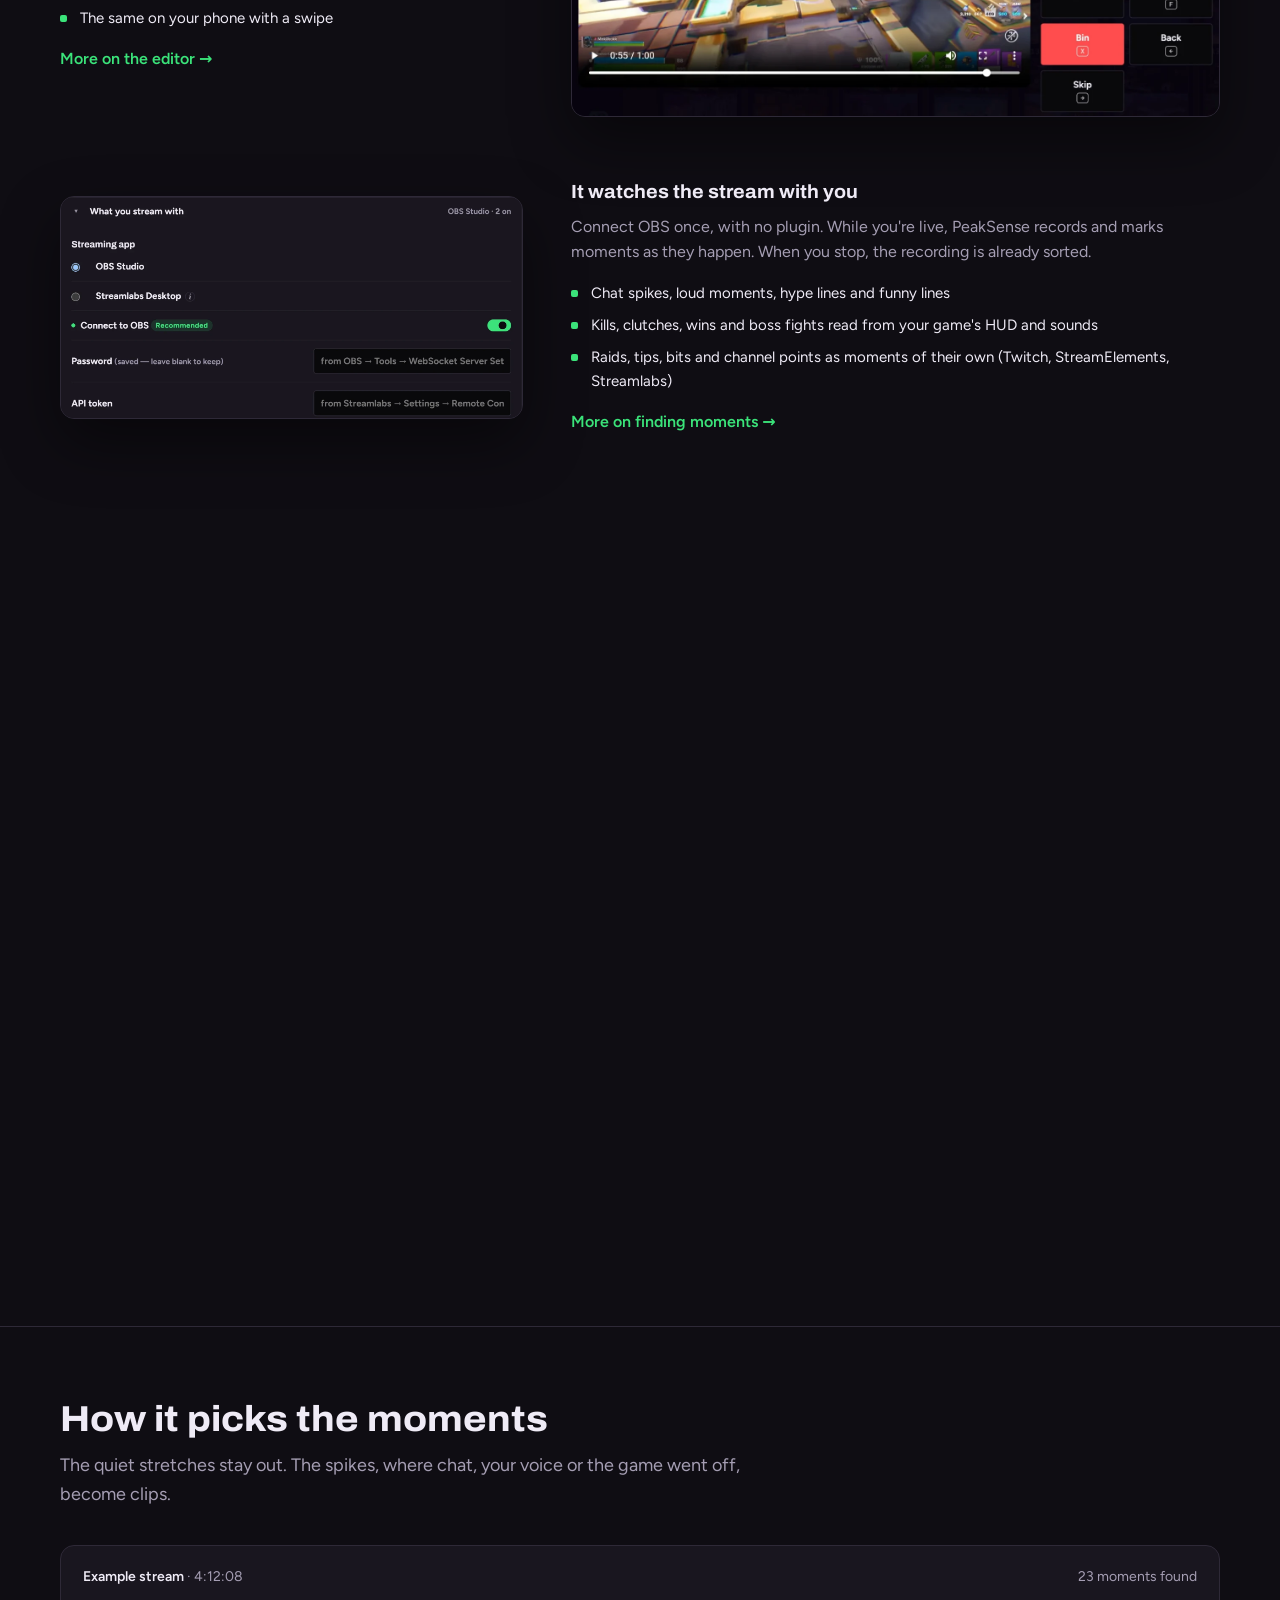
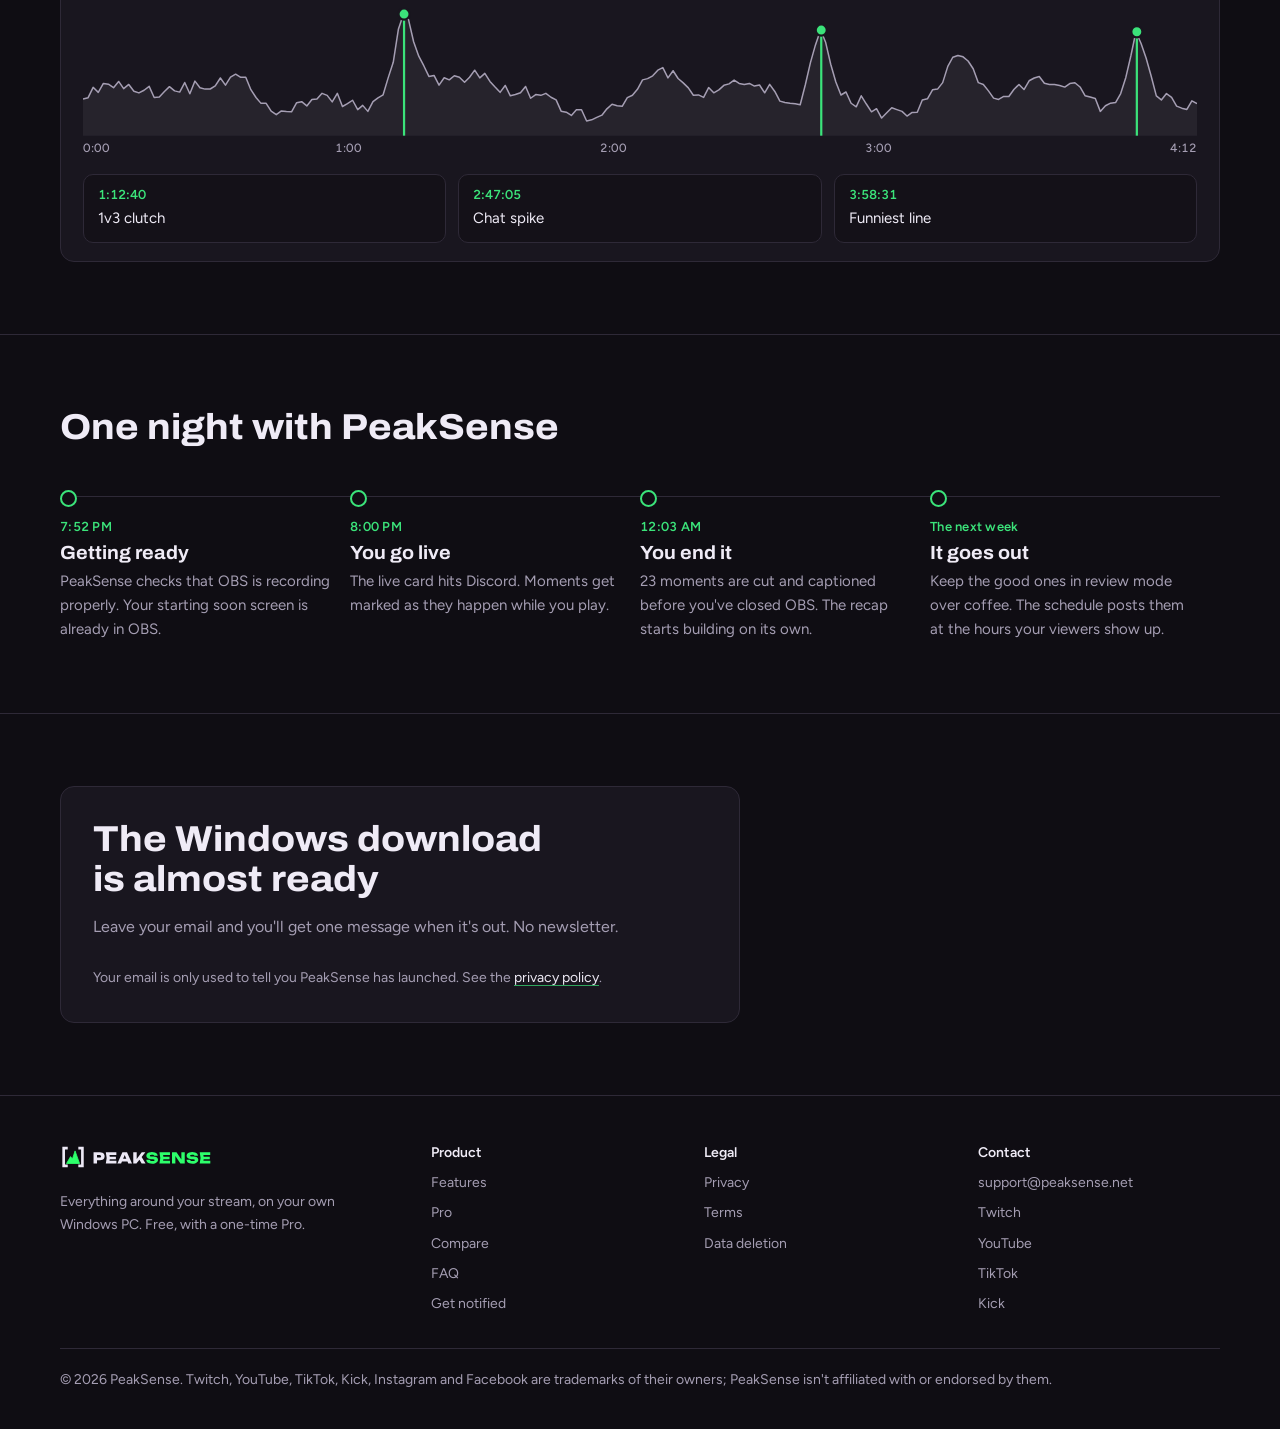
==== commit 2d3ead39: "Site: a home page with the big features, Pro pictures on Pro, tidier sizes - Home: the headline feat" ====
--- a/index.html
+++ b/index.html
@@ -51,6 +51,7 @@
     <a class="brand" href="./" aria-label="PeakSense home"><img src="brand/peaksense-logo-dark.svg" alt="PeakSense" width="152" height="26"></a>
     <button class="nav-toggle" type="button" aria-expanded="false" aria-controls="navLinks">Menu</button>
     <nav class="nav-links" id="navLinks" aria-label="Main">
+      <a href="./" aria-current="page">Home</a>
       <a href="features.html">Features</a>
       <a href="pro.html">Pro</a>
       <a href="compare.html">Compare</a>
@@ -132,26 +133,49 @@
   </div>
 </section>
 
-<section aria-labelledby="outTitle">
-  <div class="wrap">
-    <div class="section-head reveal">
-      <h2 id="outTitle">What one stream turns into</h2>
-      <p>A four-hour stream is a week of posts if somebody does the cutting. PeakSense does the cutting.</p>
-    </div>
-    <div class="tiles">
-      <a class="tile reveal" href="features.html#editing"><div class="ph" data-shot="shots/editor-look.webp"><img data-shot-img src="shots/editor-look.webp" alt="A clip in the editor with the facecam on top and captions on." loading="lazy"></div>
-        <div class="tx"><h3>Shorts</h3><p>Facecam on top, gameplay below, captions word by word.</p></div></a>
-      <a class="tile reveal" href="features.html#montages"><div class="ph" data-shot="shots/montage.webp"><img data-shot-img src="shots/montage.webp" alt="A montage in the editor, its clips laid out as tabs on the timeline." loading="lazy"></div>
-        <div class="tx"><h3>Montages</h3><p>Your best clips back to back, with transitions, an intro and an outro.</p></div></a>
-      <a class="tile reveal" href="features.html#montages"><div class="ph" data-shot="shots/recap.webp"><img data-shot-img src="shots/recap.webp" alt="A stream recap in the editor, its chapters laid out on the timeline." loading="lazy"></div>
-        <div class="tx"><h3>A recap</h3><p>The whole stream cut down to its best stretches, with YouTube chapters.</p></div></a>
-      <a class="tile reveal" href="features.html#brand"><div class="ph" data-shot="shots/brand.webp"><img data-shot-img src="shots/brand.webp" alt="The Brand page: your logo in every shape it's used, with your colours and fonts." loading="lazy"></div>
-        <div class="tx"><h3>Your look</h3><p>A logo family, a mascot, overlays and emotes, all from one brand kit.</p></div></a>
-      <a class="tile reveal" href="features.html#posting"><div class="ph" data-shot="shots/schedule.webp"><img data-shot-img src="shots/schedule.webp" alt="The posting schedule: clips placed on days of the week." loading="lazy"></div>
-        <div class="tx"><h3>A schedule</h3><p>YouTube, TikTok, Instagram and Facebook, lined up across the week.</p></div></a>
-      <a class="tile reveal" href="features.html#posting"><div class="ph" data-shot="shots/analytics.webp"><img data-shot-img src="shots/analytics.webp" alt="Insights: views by post, what kind of moment did best and when your viewers show up." loading="lazy"></div>
-        <div class="tx"><h3>Answers</h3><p>Which moments get watched, when to post, and what to make next.</p></div></a>
-    </div>
+<section aria-labelledby="bigTitle">
+  <div class="wrap">
+    <div class="section-head reveal">
+      <h2 id="bigTitle">What one stream turns into</h2>
+      <p>A four-hour stream is a week of posts if somebody does the cutting. PeakSense does the cutting, and the rest.</p>
+    </div>
+      <div class="scene-row">
+        <div class="copy reveal">
+          <h3>Review over coffee</h3>
+          <p>New clips play full screen, one after another. One key keeps it, queues it, bins it or opens it in the editor.</p>
+          <ul><li>Each clip says why it was picked</li><li>Stars and game tags for later</li><li>The same on your phone with a swipe</li></ul>
+          <a class="more" href="features.html#editing">More on the editor</a>
+        </div>
+        <figure class="shot reveal" data-shot="shots/review.webp"><img data-shot-img src="shots/review.webp" alt="Review mode: a new clip playing full screen with keep, queue and bin." loading="lazy"></figure>
+      </div>
+      <div class="scene-row flip">
+        <div class="copy reveal">
+          <h3>It watches the stream with you</h3>
+          <p>Connect OBS once, with no plugin. While you're live, PeakSense records and marks moments as they happen. When you stop, the recording is already sorted.</p>
+          <ul><li>Chat spikes, loud moments, hype lines and funny lines</li><li>Kills, clutches, wins and boss fights read from your game's HUD and sounds</li><li>Raids, tips, bits and channel points as moments of their own (Twitch, StreamElements, Streamlabs)</li></ul>
+          <a class="more" href="features.html#detection">More on finding moments</a>
+        </div>
+        <figure class="shot reveal" data-shot="shots/obs-live.webp"><img data-shot-img src="shots/obs-live.webp" alt="Connecting PeakSense to OBS: one switch, and it connects by itself whenever OBS is open." loading="lazy"></figure>
+      </div>
+      <div class="scene-row">
+        <div class="copy reveal">
+          <h3>Layouts that find your webcam</h3>
+          <p>Facecam on top and gameplay below, a corner cam, a split screen or a two-person duo. Your webcam is found for you and stays lined up for the whole stream.</p>
+          <ul><li>Drag the webcam or the gameplay to frame it yourself</li><li>Zooms and camera moves you set on the timeline</li><li>A crop that follows the action, with Pro</li></ul>
+          <a class="more" href="features.html#editing">More on the editor</a>
+        </div>
+        <figure class="shot reveal" data-shot="shots/editor-look.webp"><img data-shot-img src="shots/editor-look.webp" alt="The editor: a clip with the facecam on top, gameplay below and captions on." loading="lazy"></figure>
+      </div>
+      <div class="scene-row flip">
+        <div class="copy reveal">
+          <h3>A brand kit, then everything made from it</h3>
+          <p>Start with your logo, or let PeakSense help you make one. Pick your colours and fonts and every other piece follows from them, so the Shorts, the overlays and the thumbnails all look like the same channel.</p>
+          <ul><li>Your logo in every shape it's needed: square, wide, round, a small mark</li><li>A live preview of your name, colours and pattern on a stream screen and an alert</li><li>A brand check that spots anything off-colour, and a one-page brand guide</li></ul>
+          <a class="more" href="features.html#brand">More on your brand</a>
+        </div>
+        <figure class="shot reveal" data-shot="shots/brand.webp"><img data-shot-img src="shots/brand.webp" alt="The Brand page: your logo family, colours and fonts with a live preview." loading="lazy"></figure>
+      </div>
+    <p class="more-all reveal"><a class="btn" href="features.html">Everything else it does</a></p>
   </div>
 </section>
 
@@ -204,32 +228,6 @@
     </div>
   </div>
 </section>
-
-<section aria-labelledby="whatTitle">
-  <div class="wrap">
-    <div class="section-head">
-      <h2 id="whatTitle">What it does</h2>
-    </div>
-    <div class="three">
-      <article>
-        <h3>Finds the moments</h3>
-        <p>Loud spikes, chat going off, hype phrases, kills read from your game's HUD, and moments you marked with a hotkey while live.</p>
-        <a href="features.html#detection">How detection works</a>
-      </article>
-      <article>
-        <h3>Cuts them for Shorts</h3>
-        <p>Facecam on top, gameplay below, captions burned in. Trim, reframe or add text to anything before it goes out.</p>
-        <a href="features.html#editing">See the editor</a>
-      </article>
-      <article>
-        <h3>Posts while you sleep</h3>
-        <p>With Pro it posts to YouTube, Instagram and Facebook on your schedule, and sends TikTok clips to your drafts.</p>
-        <a href="pro.html">What Pro adds</a>
-      </article>
-    </div>
-  </div>
-</section>
-
 <!-- REAL CLIPS: add three Shorts PeakSense made from your streams
      (clip1.mp4, clip2.mp4, clip3.mp4 next to this file), then delete
      "hidden" on the next line. -->
--- a/site.css
+++ b/site.css
@@ -143,10 +143,10 @@
 .note { font-size: 14px; color: var(--muted); margin-top: 14px; max-width: 820px; }
 
 /* pricing */
-.plans { display: grid; grid-template-columns: 1fr 1fr; gap: 20px; }
-.plan { background: var(--panel); border: 1px solid var(--border); border-radius: 14px; padding: 28px; display: grid; gap: 16px; align-content: start; }
+.plans { display: grid; grid-template-columns: 1fr 1fr; gap: 20px; max-width: 900px; margin: 0 auto; }
+.plan { background: var(--panel); border: 1px solid var(--border); border-radius: 14px; padding: 22px 24px; display: grid; gap: 16px; align-content: start; }
 .plan.pro { border-color: color-mix(in srgb, var(--green) 55%, var(--border)); }
-.price { font: 800 44px/1 var(--display); font-stretch: 110%; }
+.price { font: 800 36px/1 var(--display); font-stretch: 110%; }
 .price small { font: 500 16px var(--body); color: var(--muted); margin-left: 6px; }
 .plan ul { list-style: none; padding: 0; margin: 0; display: grid; gap: 10px; }
 .plan li { padding-left: 22px; position: relative; font-size: 15px; }
@@ -154,7 +154,7 @@
 @media (max-width: 760px) { .plans { grid-template-columns: 1fr; } }
 
 /* FAQ */
-.faq { display: grid; gap: 10px; max-width: 820px; }
+.faq { display: grid; gap: 10px; max-width: 820px; margin: 0 auto; }
 .faq details { background: var(--panel); border: 1px solid var(--border); border-radius: 12px; padding: 0 20px; }
 .faq summary { cursor: pointer; font-weight: 600; padding: 16px 0; list-style: none; display: flex; justify-content: space-between; gap: 16px; }
 .faq summary::-webkit-details-marker { display: none; }
@@ -343,3 +343,17 @@
   .reveal, .stage-shot { opacity: 1; transform: none; transition: none; }
   .tile, .tile .ph img, .shot img { transition: none; }
 }
+
+/* Features: the page's opening with the app beside it (no empty half). */
+.page-hero { display: grid; grid-template-columns: minmax(0, 6fr) minmax(0, 5fr); gap: 48px; align-items: center; margin-bottom: 24px; }
+.page-hero .section-head { margin-bottom: 0; }
+.page-hero-shot { margin: 0; }
+@media (max-width: 900px) { .page-hero { grid-template-columns: 1fr; } }
+/* Pictures that are tall or close to square stay a sensible size. */
+.shot.narrow { max-width: 460px; justify-self: center; width: 100%; }
+/* Home: a link to the rest under each big feature. */
+.scene-row .more { font-weight: 600; text-decoration: none; color: var(--green); margin-top: 4px; }
+.scene-row .more::after { content: " \2192"; }
+.more-all { margin-top: 56px; text-align: center; }
+/* FAQ and Pro: centred. */
+.head-center { margin-left: auto; margin-right: auto; text-align: center; }
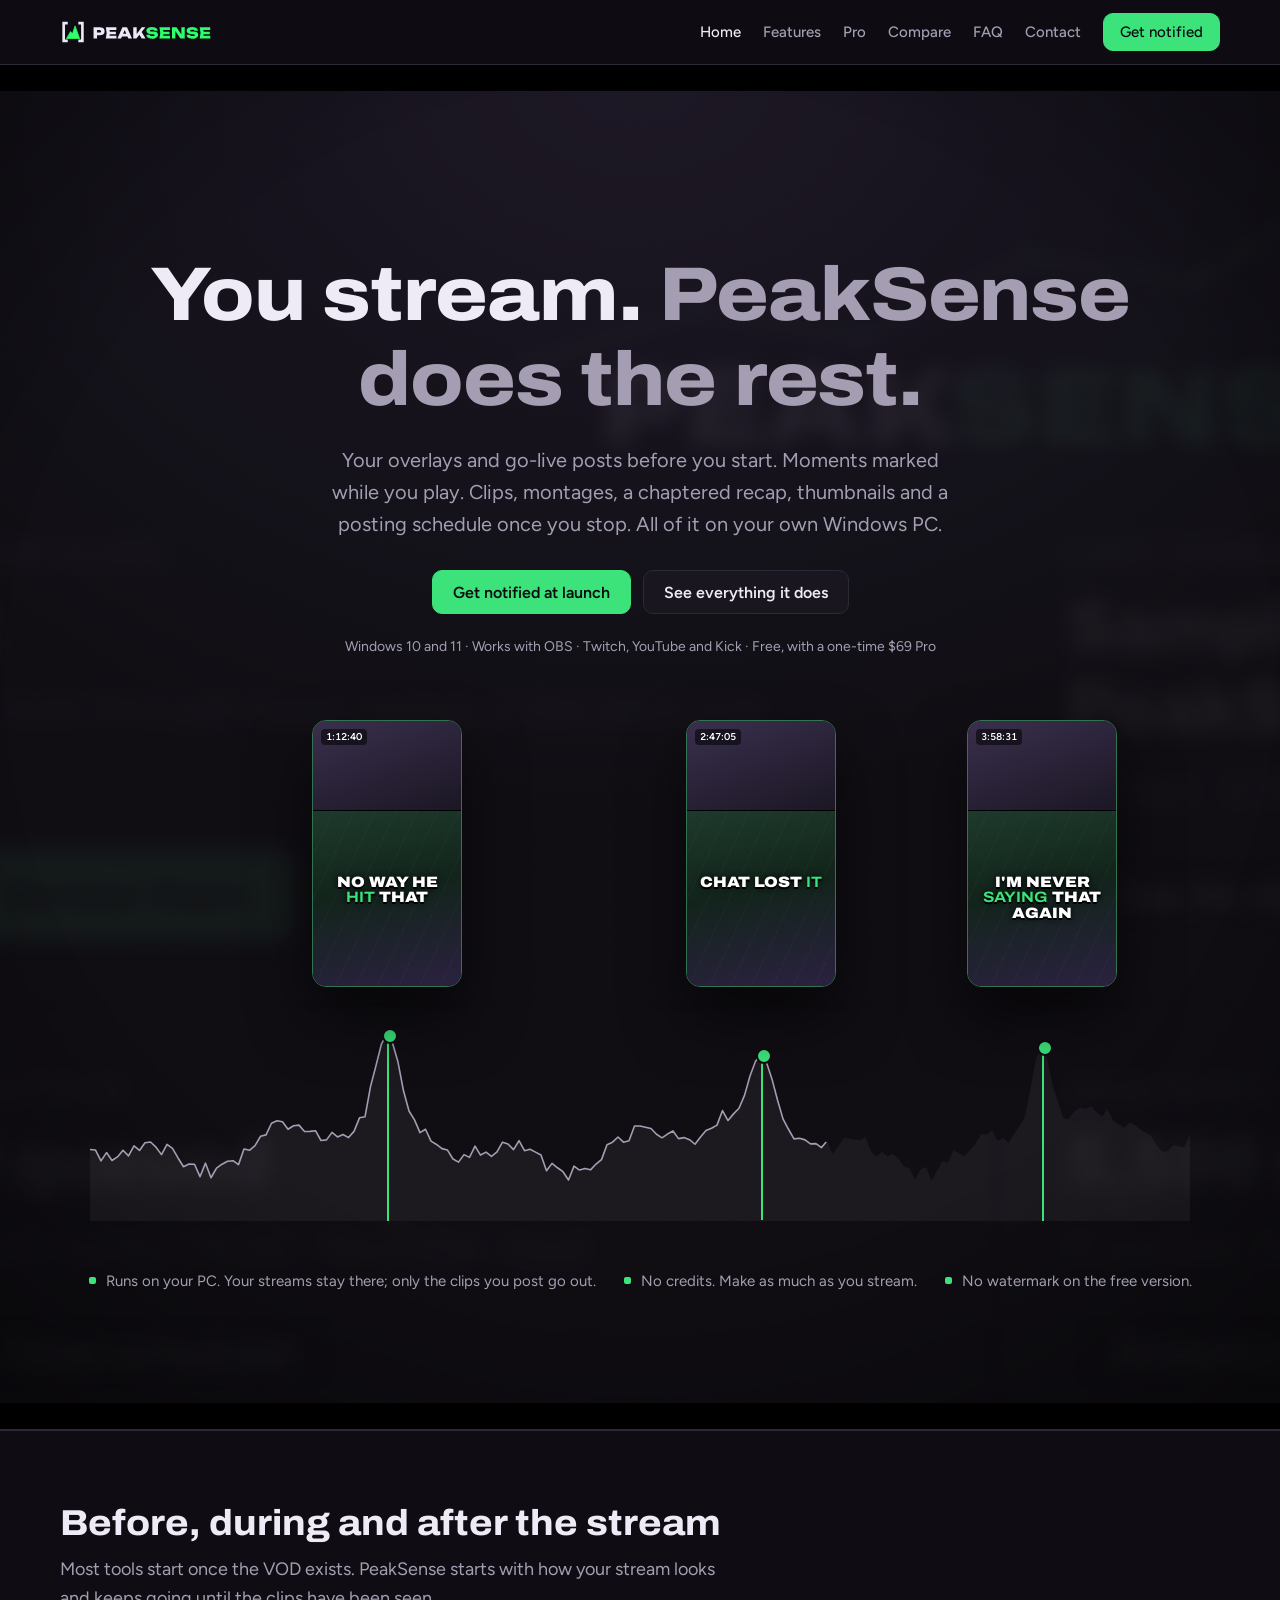
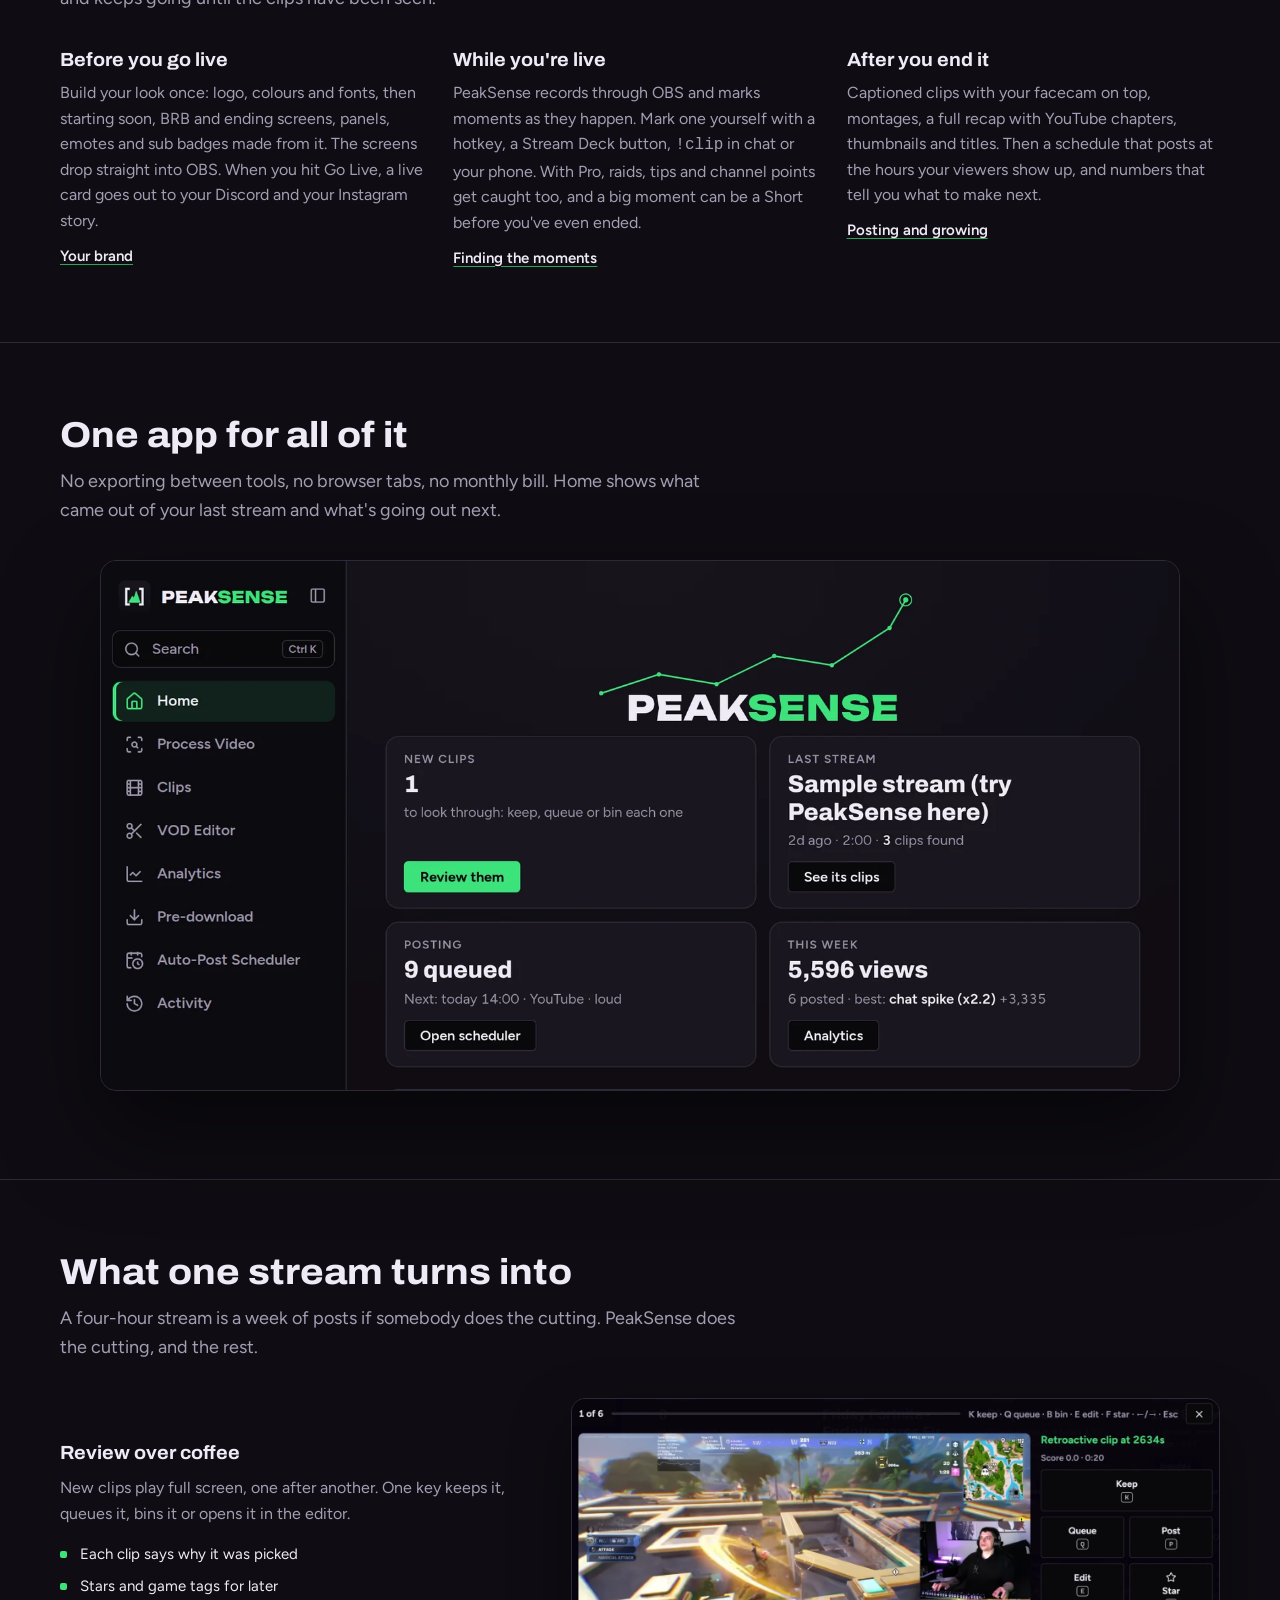
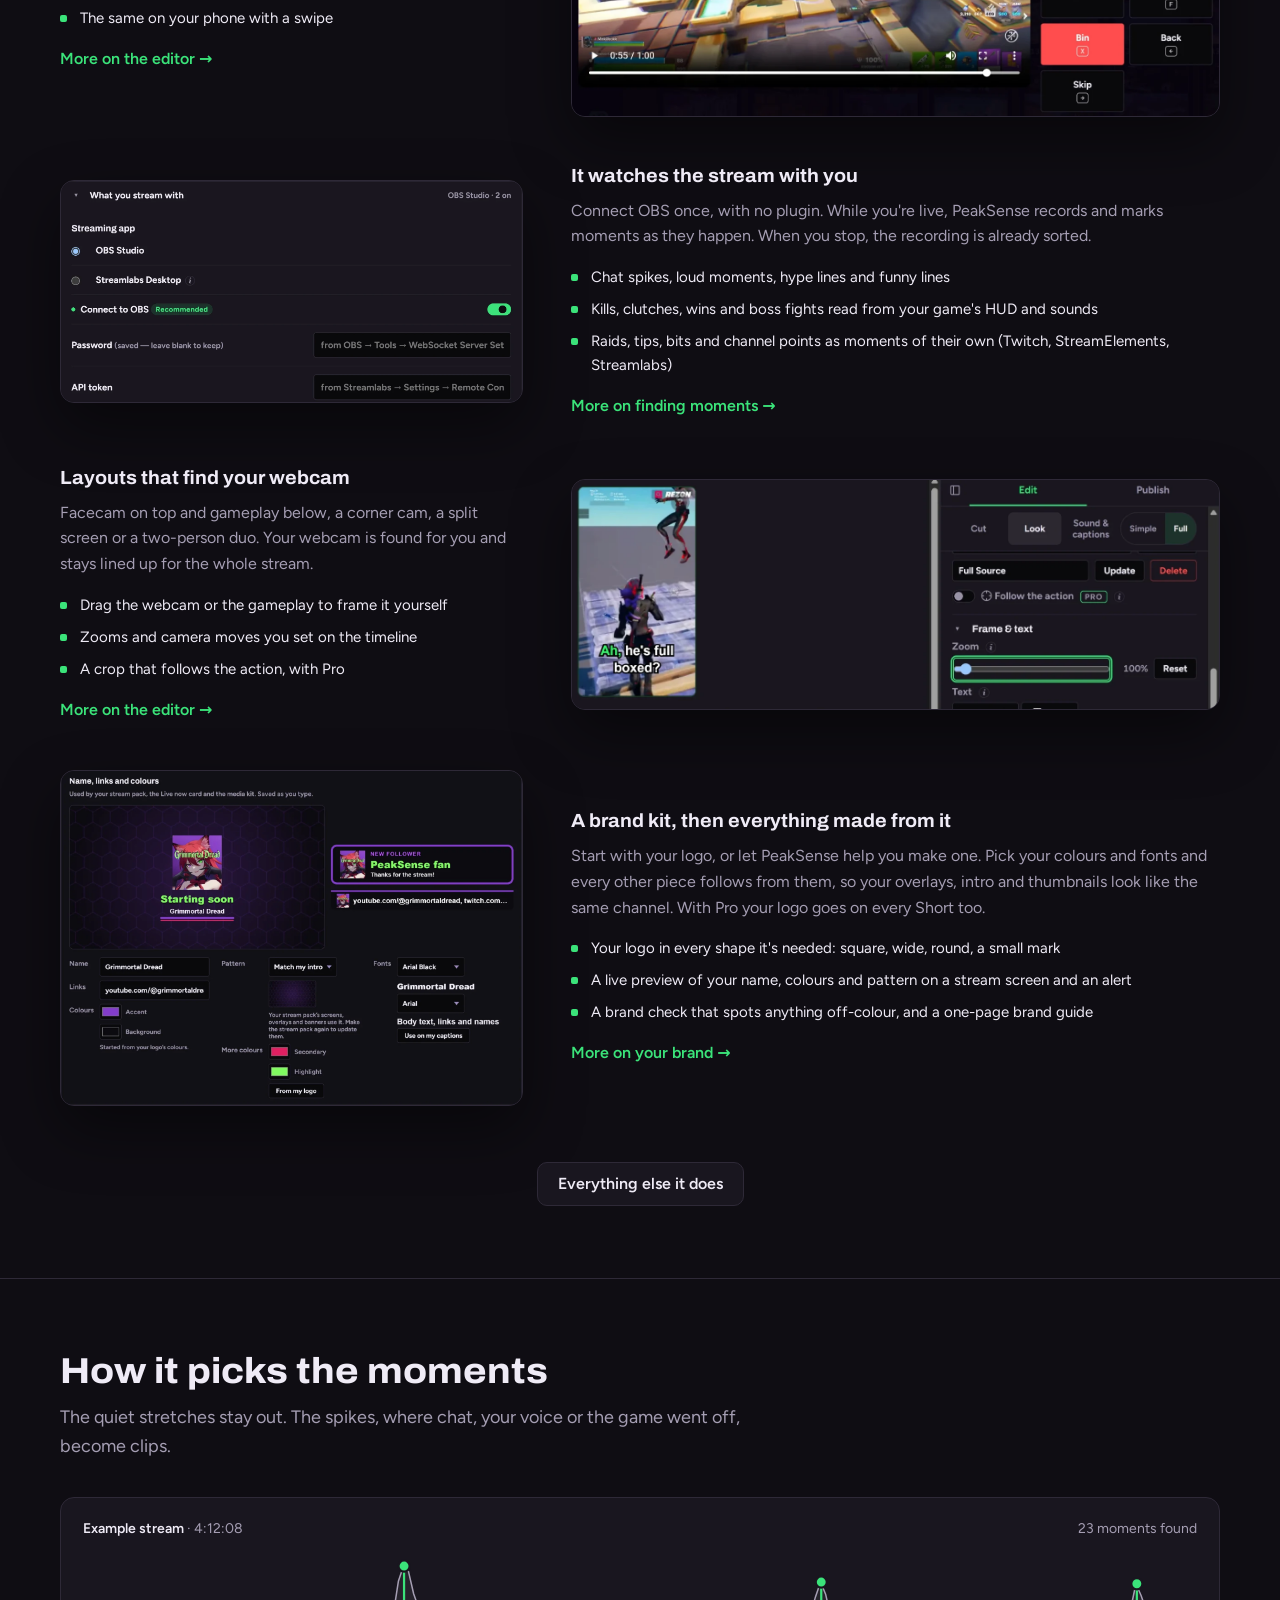
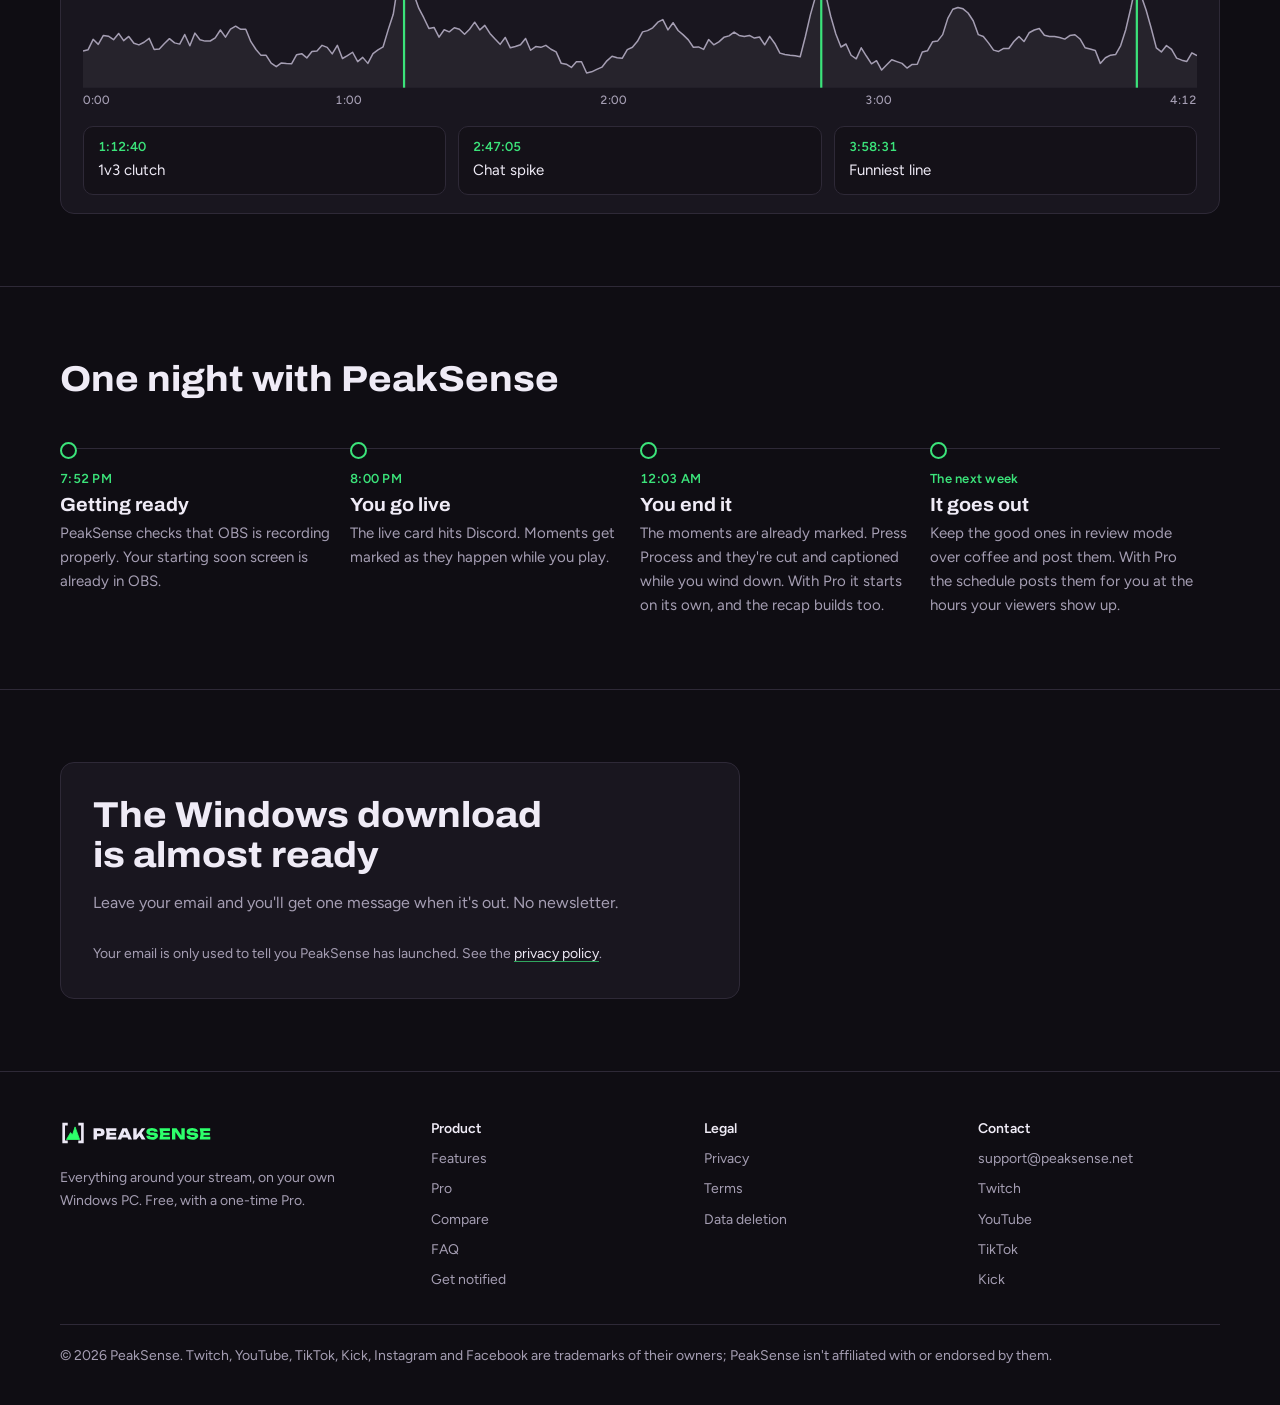
==== commit 9f0fcaf7: "Site: claims that match the app, a current comparison, a shorter Features page - Insights is Pro (it" ====
--- a/index.html
+++ b/index.html
@@ -88,7 +88,7 @@
 <div class="short" style="left:86.5%;animation-delay:4.22s"><div class="cam"></div><div class="game"></div><span class="tm">3:58:31</span><p class="cap">I'M NEVER <b>SAYING</b> THAT AGAIN</p></div>
     </div>
     <ul class="facts">
-      <li>Runs on your PC. Your streams never get uploaded.</li>
+      <li>Runs on your PC. Your streams stay there; only the clips you post go out.</li>
       <li>No credits. Make as much as you stream.</li>
       <li>No watermark on the free version.</li>
     </ul>
@@ -169,7 +169,7 @@
       <div class="scene-row flip">
         <div class="copy reveal">
           <h3>A brand kit, then everything made from it</h3>
-          <p>Start with your logo, or let PeakSense help you make one. Pick your colours and fonts and every other piece follows from them, so the Shorts, the overlays and the thumbnails all look like the same channel.</p>
+          <p>Start with your logo, or let PeakSense help you make one. Pick your colours and fonts and every other piece follows from them, so your overlays, intro and thumbnails look like the same channel. With Pro your logo goes on every Short too.</p>
           <ul><li>Your logo in every shape it's needed: square, wide, round, a small mark</li><li>A live preview of your name, colours and pattern on a stream screen and an alert</li><li>A brand check that spots anything off-colour, and a one-page brand guide</li></ul>
           <a class="more" href="features.html#brand">More on your brand</a>
         </div>
@@ -208,8 +208,8 @@
     <ol class="night reveal">
       <li><span class="when">7:52 PM</span><h3>Getting ready</h3><p>PeakSense checks that OBS is recording properly. Your starting soon screen is already in OBS.</p></li>
       <li><span class="when">8:00 PM</span><h3>You go live</h3><p>The live card hits Discord. Moments get marked as they happen while you play.</p></li>
-      <li><span class="when">12:03 AM</span><h3>You end it</h3><p>23 moments are cut and captioned before you've closed OBS. The recap starts building on its own.</p></li>
-      <li><span class="when">The next week</span><h3>It goes out</h3><p>Keep the good ones in review mode over coffee. The schedule posts them at the hours your viewers show up.</p></li>
+      <li><span class="when">12:03 AM</span><h3>You end it</h3><p>The moments are already marked. Press Process and they're cut and captioned while you wind down. With Pro it starts on its own, and the recap builds too.</p></li>
+      <li><span class="when">The next week</span><h3>It goes out</h3><p>Keep the good ones in review mode over coffee and post them. With Pro the schedule posts them for you at the hours your viewers show up.</p></li>
     </ol>
   </div>
 </section>
--- a/site.css
+++ b/site.css
@@ -318,7 +318,7 @@
 .show-shots .shot.pending::after, .show-shots .tile .ph.pending::after { content: attr(data-shot); }
 .show-shots .shot.pending img, .show-shots .tile .ph.pending img { display: none; }
 .show-shots .scene-row:has(.shot.pending) { grid-template-columns: minmax(0, 5fr) minmax(0, 7fr); }
-.minis { display: grid; grid-template-columns: repeat(3, 1fr); gap: 24px 28px; margin-top: 56px; }
+.minis { display: grid; grid-template-columns: repeat(3, 1fr); gap: 24px 28px; margin-top: 24px; }
 .minis div { display: grid; gap: 4px; align-content: start; }
 .minis h3 { font-size: 16px; }
 .minis p { color: var(--muted); font-size: 15px; }
@@ -357,3 +357,19 @@
 .more-all { margin-top: 56px; text-align: center; }
 /* FAQ and Pro: centred. */
 .head-center { margin-left: auto; margin-right: auto; text-align: center; }
+
+/* Comparison on a phone: the row names stay put while the apps scroll. */
+.swipe-hint { display: none; color: var(--muted); font-size: 14px; margin: 0 0 8px; }
+@media (max-width: 760px) {
+  .swipe-hint { display: block; }
+  .wide-table table { min-width: 640px; font-size: 14px; }
+  .wide-table tbody th, .wide-table thead th:first-child { position: sticky; left: 0; z-index: 1; background: var(--panel); min-width: 120px; box-shadow: 1px 0 0 var(--border); }
+}
+
+/* Features: each part's smaller items folded under one line. */
+.more-box { margin-top: 48px; border-top: 1px solid var(--border); padding-top: 20px; }
+.more-box > summary { cursor: pointer; list-style: none; font-weight: 600; color: var(--green); display: inline-flex; align-items: center; gap: 8px; }
+.more-box > summary::-webkit-details-marker { display: none; }
+.more-box > summary::before { content: "+"; display: inline-grid; place-items: center; width: 22px; height: 22px; border: 1px solid currentColor; border-radius: 6px; font-weight: 400; line-height: 1; }
+.more-box[open] > summary::before { content: "\2212"; }
+.scene-row + .scene-row { margin-top: 48px; }
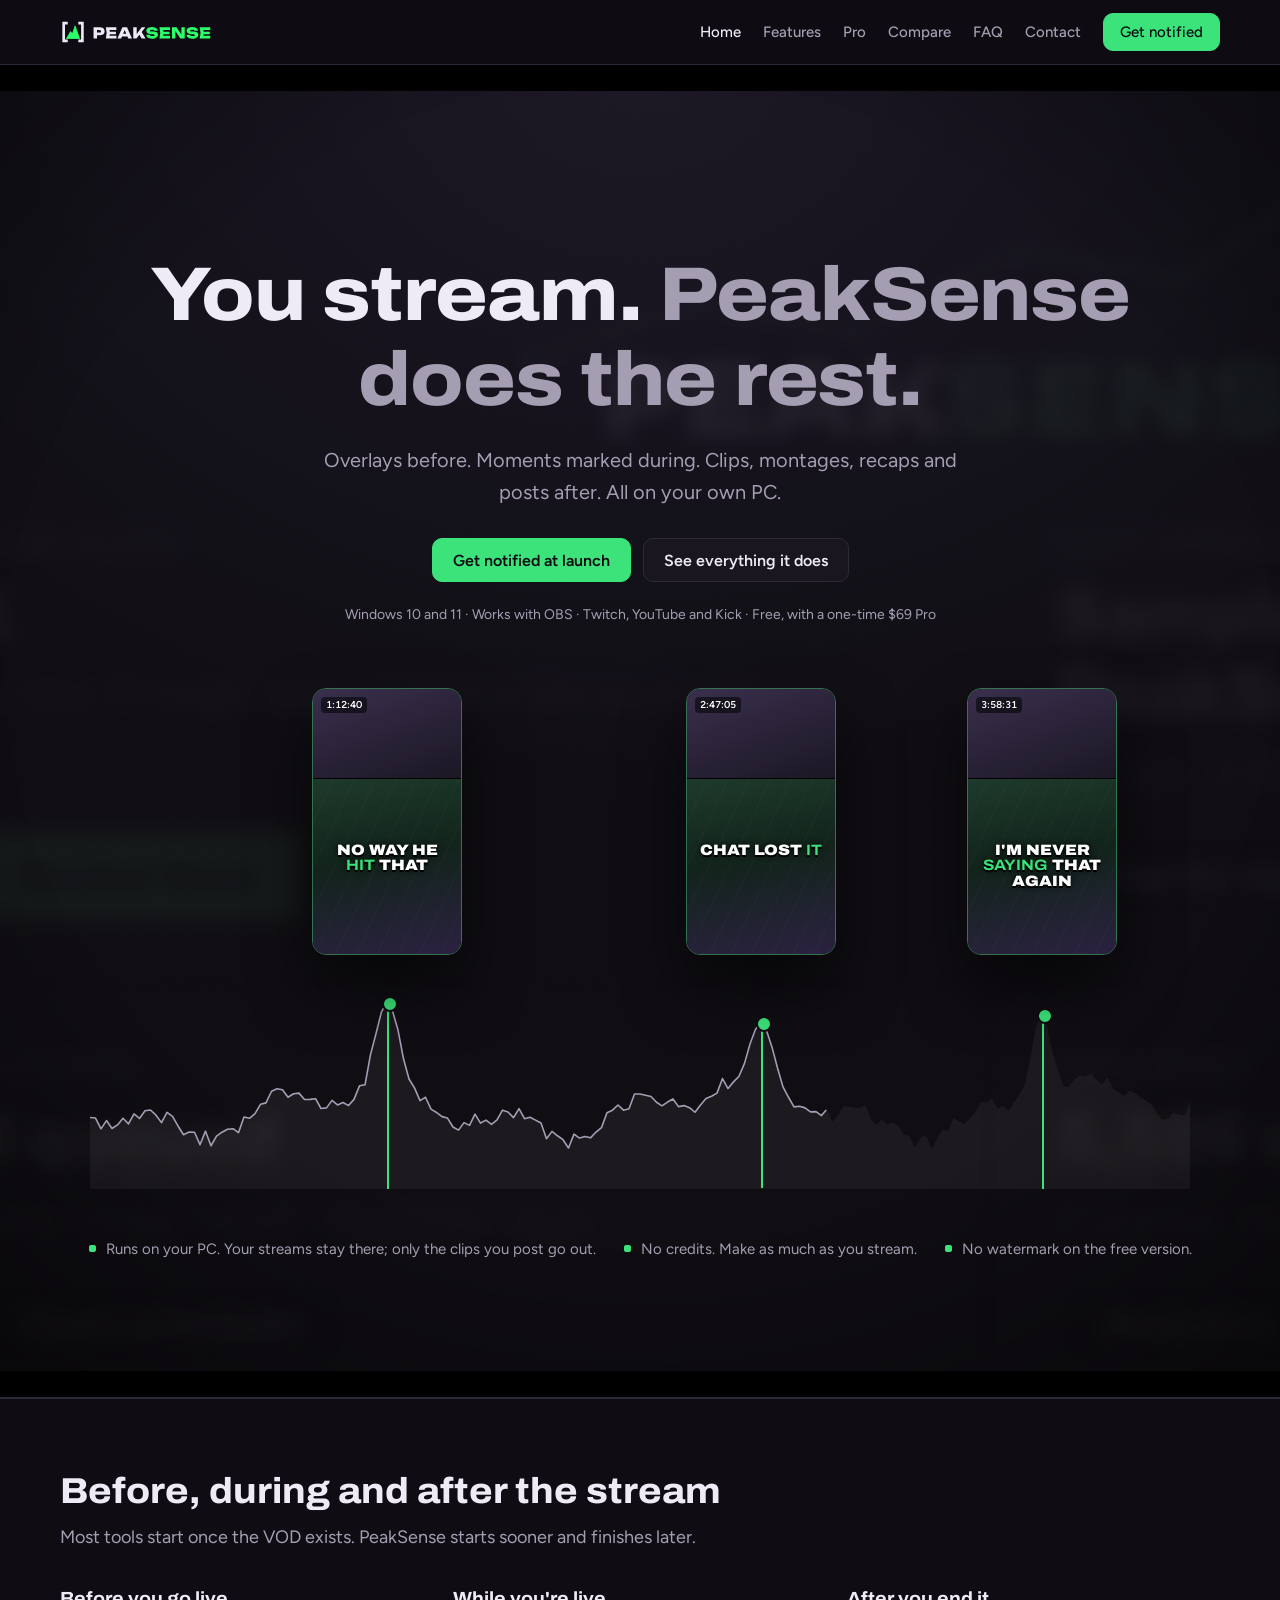
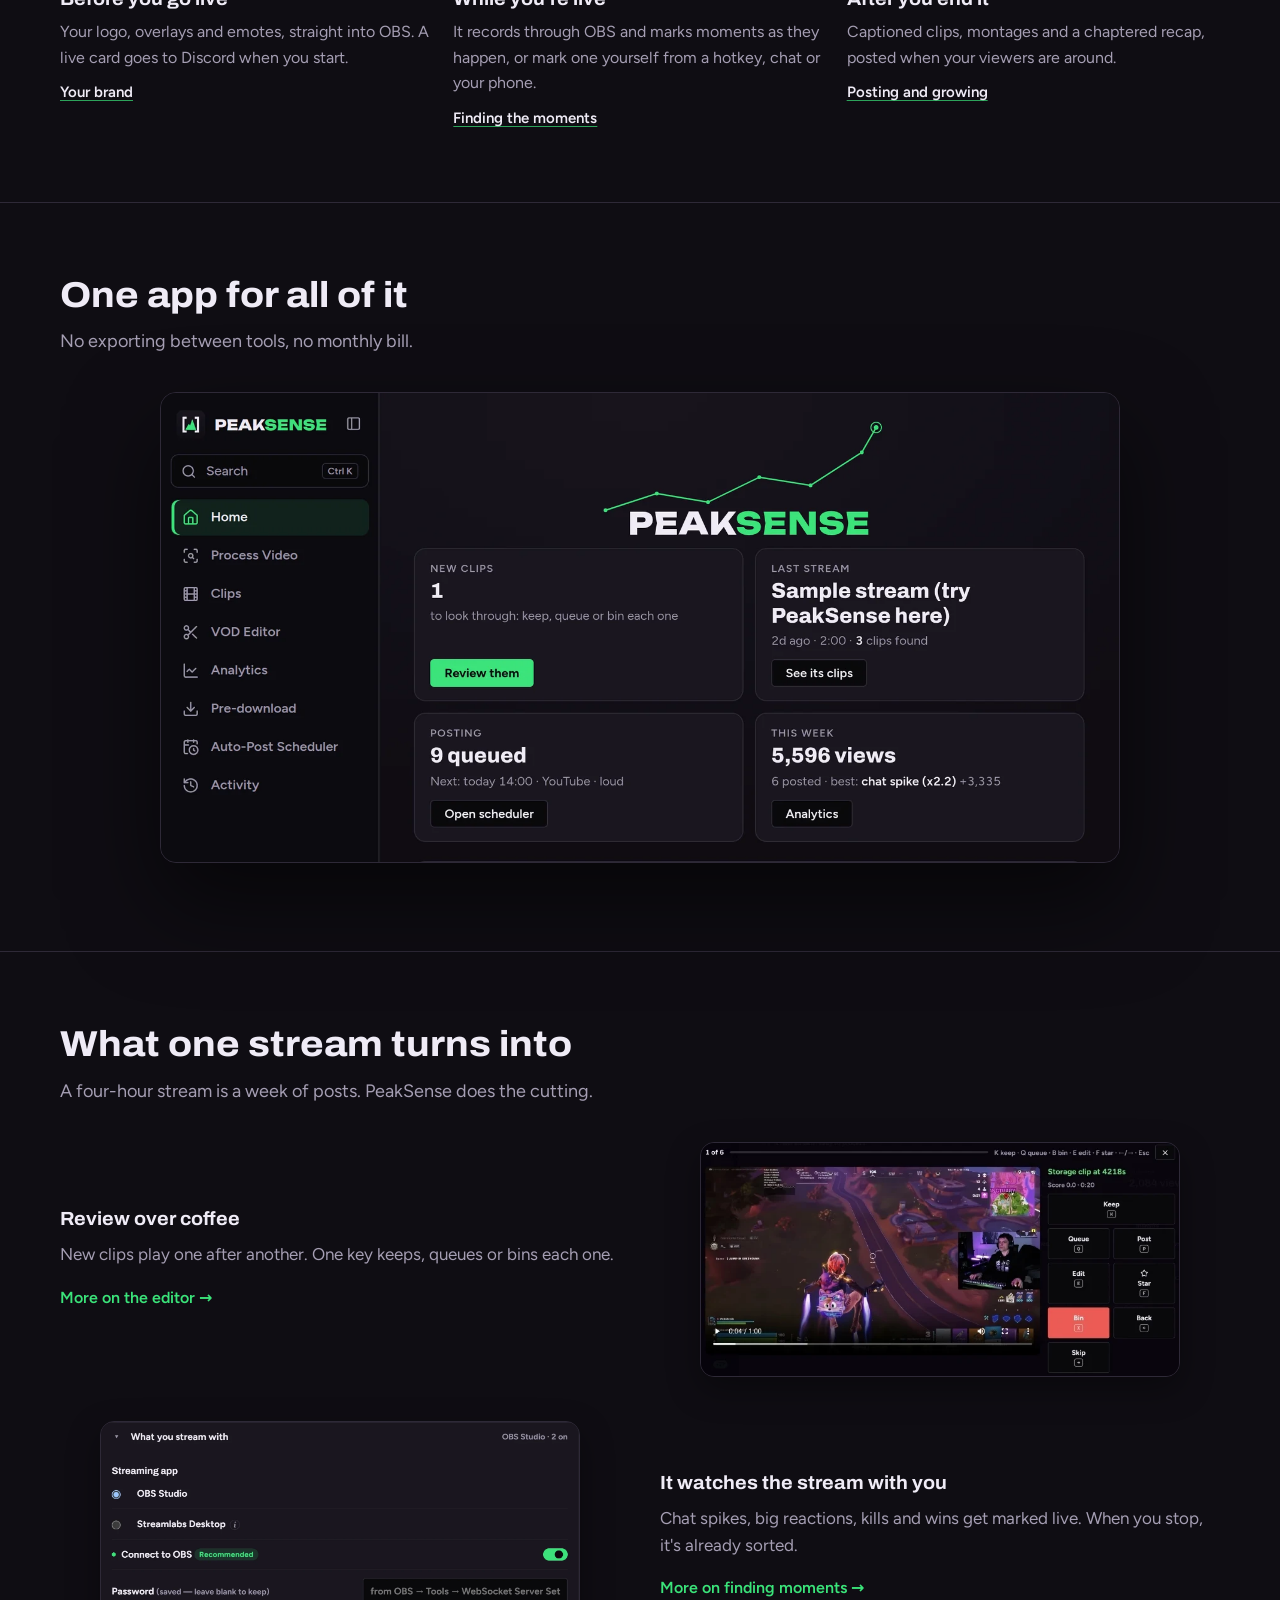
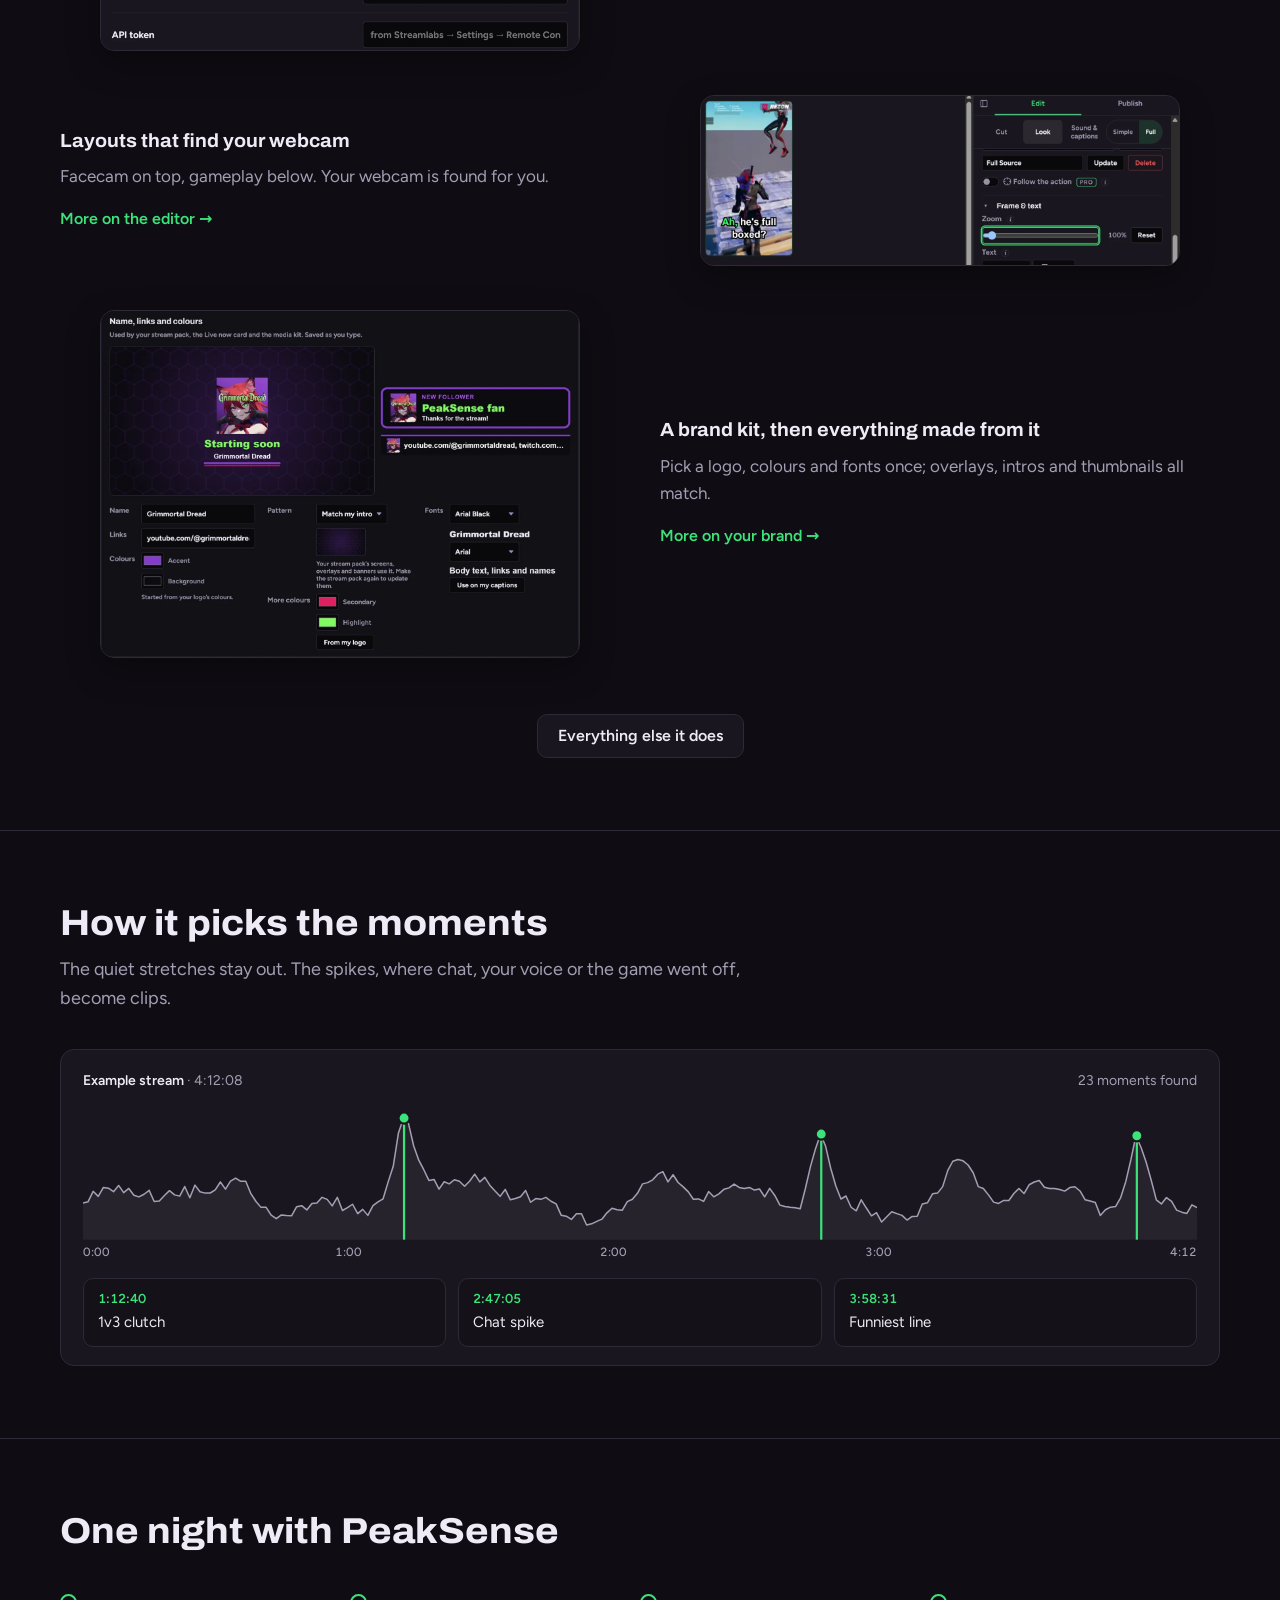
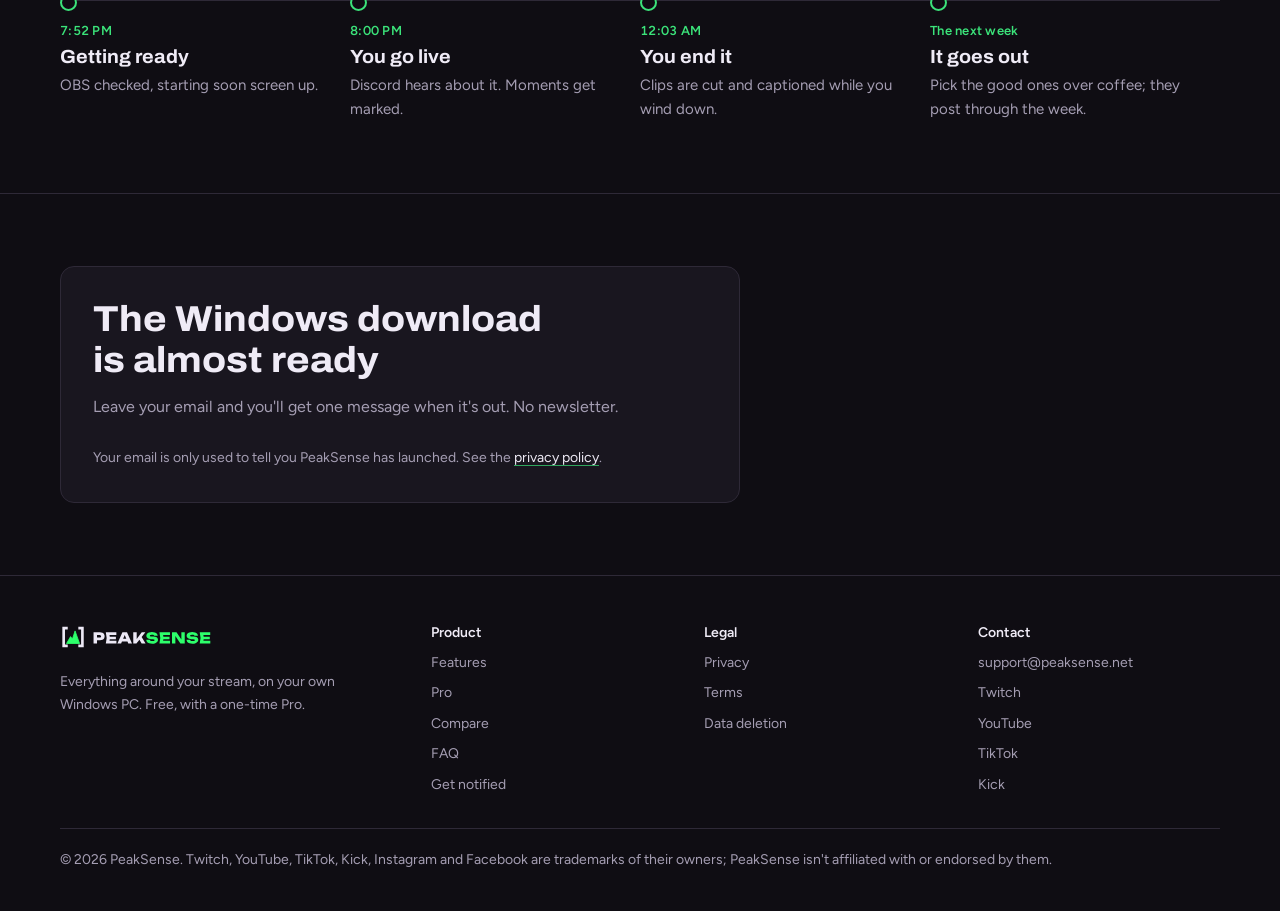
==== commit 98f1fdbe: "Site: the new Review over coffee picture, smaller screenshots and shorter words - Review over coffee" ====
--- a/index.html
+++ b/index.html
@@ -68,7 +68,7 @@
   <div class="wrap">
     <div class="cine-copy">
       <h1 id="heroTitle">You stream. <span class="dim">PeakSense does the rest.</span></h1>
-      <p class="lede">Your overlays and go-live posts before you start. Moments marked while you play. Clips, montages, a chaptered recap, thumbnails and a posting schedule once you stop. All of it on your own Windows PC.</p>
+      <p class="lede">Overlays before. Moments marked during. Clips, montages, recaps and posts after. All on your own PC.</p>
       <div class="hero-actions">
         <a class="btn btn-primary" href="#notify">Get notified at launch</a>
         <a class="btn" href="features.html">See everything it does</a>
@@ -99,22 +99,22 @@
   <div class="wrap">
     <div class="section-head reveal">
       <h2 id="arcTitle">Before, during and after the stream</h2>
-      <p>Most tools start once the VOD exists. PeakSense starts with how your stream looks and keeps going until the clips have been seen.</p>
+      <p>Most tools start once the VOD exists. PeakSense starts sooner and finishes later.</p>
     </div>
     <div class="three">
       <article class="reveal">
         <h3>Before you go live</h3>
-        <p>Build your look once: logo, colours and fonts, then starting soon, BRB and ending screens, panels, emotes and sub badges made from it. The screens drop straight into OBS. When you hit Go Live, a live card goes out to your Discord and your Instagram story.</p>
+        <p>Your logo, overlays and emotes, straight into OBS. A live card goes to Discord when you start.</p>
         <a href="features.html#brand">Your brand</a>
       </article>
       <article class="reveal">
         <h3>While you're live</h3>
-        <p>PeakSense records through OBS and marks moments as they happen. Mark one yourself with a hotkey, a Stream Deck button, <code>!clip</code> in chat or your phone. With Pro, raids, tips and channel points get caught too, and a big moment can be a Short before you've even ended.</p>
+        <p>It records through OBS and marks moments as they happen, or mark one yourself from a hotkey, chat or your phone.</p>
         <a href="features.html#detection">Finding the moments</a>
       </article>
       <article class="reveal">
         <h3>After you end it</h3>
-        <p>Captioned clips with your facecam on top, montages, a full recap with YouTube chapters, thumbnails and titles. Then a schedule that posts at the hours your viewers show up, and numbers that tell you what to make next.</p>
+        <p>Captioned clips, montages and a chaptered recap, posted when your viewers are around.</p>
         <a href="features.html#posting">Posting and growing</a>
       </article>
     </div>
@@ -125,7 +125,7 @@
   <div class="wrap stage">
     <div class="section-head reveal">
       <h2 id="appTitle">One app for all of it</h2>
-      <p>No exporting between tools, no browser tabs, no monthly bill. Home shows what came out of your last stream and what's going out next.</p>
+      <p>No exporting between tools, no monthly bill.</p>
     </div>
     <figure>
       <div class="stage-shot"><img src="app-home.webp" width="1600" height="784" loading="lazy" alt="The PeakSense app on its Home page: new clips to review, your last stream, the posting queue and this week's views."></div>
@@ -137,22 +137,20 @@
   <div class="wrap">
     <div class="section-head reveal">
       <h2 id="bigTitle">What one stream turns into</h2>
-      <p>A four-hour stream is a week of posts if somebody does the cutting. PeakSense does the cutting, and the rest.</p>
+      <p>A four-hour stream is a week of posts. PeakSense does the cutting.</p>
     </div>
       <div class="scene-row">
         <div class="copy reveal">
           <h3>Review over coffee</h3>
-          <p>New clips play full screen, one after another. One key keeps it, queues it, bins it or opens it in the editor.</p>
-          <ul><li>Each clip says why it was picked</li><li>Stars and game tags for later</li><li>The same on your phone with a swipe</li></ul>
+          <p>New clips play one after another. One key keeps, queues or bins each one.</p>
           <a class="more" href="features.html#editing">More on the editor</a>
         </div>
-        <figure class="shot reveal" data-shot="shots/review.webp"><img data-shot-img src="shots/review.webp" alt="Review mode: a new clip playing full screen with keep, queue and bin." loading="lazy"></figure>
+        <figure class="shot reveal" data-shot="shots/review.webp"><img data-shot-img src="shots/review.webp" alt="Review mode: a Fortnite clip playing beside Keep, Queue, Post, Edit, Star, Bin, Back and Skip, each with its key." loading="lazy"></figure>
       </div>
       <div class="scene-row flip">
         <div class="copy reveal">
           <h3>It watches the stream with you</h3>
-          <p>Connect OBS once, with no plugin. While you're live, PeakSense records and marks moments as they happen. When you stop, the recording is already sorted.</p>
-          <ul><li>Chat spikes, loud moments, hype lines and funny lines</li><li>Kills, clutches, wins and boss fights read from your game's HUD and sounds</li><li>Raids, tips, bits and channel points as moments of their own (Twitch, StreamElements, Streamlabs)</li></ul>
+          <p>Chat spikes, big reactions, kills and wins get marked live. When you stop, it's already sorted.</p>
           <a class="more" href="features.html#detection">More on finding moments</a>
         </div>
         <figure class="shot reveal" data-shot="shots/obs-live.webp"><img data-shot-img src="shots/obs-live.webp" alt="Connecting PeakSense to OBS: one switch, and it connects by itself whenever OBS is open." loading="lazy"></figure>
@@ -160,8 +158,7 @@
       <div class="scene-row">
         <div class="copy reveal">
           <h3>Layouts that find your webcam</h3>
-          <p>Facecam on top and gameplay below, a corner cam, a split screen or a two-person duo. Your webcam is found for you and stays lined up for the whole stream.</p>
-          <ul><li>Drag the webcam or the gameplay to frame it yourself</li><li>Zooms and camera moves you set on the timeline</li><li>A crop that follows the action, with Pro</li></ul>
+          <p>Facecam on top, gameplay below. Your webcam is found for you.</p>
           <a class="more" href="features.html#editing">More on the editor</a>
         </div>
         <figure class="shot reveal" data-shot="shots/editor-look.webp"><img data-shot-img src="shots/editor-look.webp" alt="The editor: a clip with the facecam on top, gameplay below and captions on." loading="lazy"></figure>
@@ -169,8 +166,7 @@
       <div class="scene-row flip">
         <div class="copy reveal">
           <h3>A brand kit, then everything made from it</h3>
-          <p>Start with your logo, or let PeakSense help you make one. Pick your colours and fonts and every other piece follows from them, so your overlays, intro and thumbnails look like the same channel. With Pro your logo goes on every Short too.</p>
-          <ul><li>Your logo in every shape it's needed: square, wide, round, a small mark</li><li>A live preview of your name, colours and pattern on a stream screen and an alert</li><li>A brand check that spots anything off-colour, and a one-page brand guide</li></ul>
+          <p>Pick a logo, colours and fonts once; overlays, intros and thumbnails all match.</p>
           <a class="more" href="features.html#brand">More on your brand</a>
         </div>
         <figure class="shot reveal" data-shot="shots/brand.webp"><img data-shot-img src="shots/brand.webp" alt="The Brand page: your logo family, colours and fonts with a live preview." loading="lazy"></figure>
@@ -206,10 +202,10 @@
       <h2 id="nightTitle">One night with PeakSense</h2>
     </div>
     <ol class="night reveal">
-      <li><span class="when">7:52 PM</span><h3>Getting ready</h3><p>PeakSense checks that OBS is recording properly. Your starting soon screen is already in OBS.</p></li>
-      <li><span class="when">8:00 PM</span><h3>You go live</h3><p>The live card hits Discord. Moments get marked as they happen while you play.</p></li>
-      <li><span class="when">12:03 AM</span><h3>You end it</h3><p>The moments are already marked. Press Process and they're cut and captioned while you wind down. With Pro it starts on its own, and the recap builds too.</p></li>
-      <li><span class="when">The next week</span><h3>It goes out</h3><p>Keep the good ones in review mode over coffee and post them. With Pro the schedule posts them for you at the hours your viewers show up.</p></li>
+      <li><span class="when">7:52 PM</span><h3>Getting ready</h3><p>OBS checked, starting soon screen up.</p></li>
+      <li><span class="when">8:00 PM</span><h3>You go live</h3><p>Discord hears about it. Moments get marked.</p></li>
+      <li><span class="when">12:03 AM</span><h3>You end it</h3><p>Clips are cut and captioned while you wind down.</p></li>
+      <li><span class="when">The next week</span><h3>It goes out</h3><p>Pick the good ones over coffee; they post through the week.</p></li>
     </ol>
   </div>
 </section>
--- a/site.css
+++ b/site.css
@@ -373,3 +373,16 @@
 .more-box > summary::before { content: "+"; display: inline-grid; place-items: center; width: 22px; height: 22px; border: 1px solid currentColor; border-radius: 6px; font-weight: 400; line-height: 1; }
 .more-box[open] > summary::before { content: "\2212"; }
 .scene-row + .scene-row { margin-top: 48px; }
+
+/* Calmer pages: the pictures smaller and the words wider, a little less of everything. */
+.scene-row { grid-template-columns: minmax(0, 1fr) minmax(0, 1fr); gap: 40px; }
+.scene-row + .scene-row { margin-top: 44px; }
+.scene-row > .shot { max-width: 480px; width: 100%; justify-self: center; box-shadow: 0 12px 32px rgba(0,0,0,.35); }
+.scene-row > .shot.narrow { max-width: 340px; }
+.scene-row > .shot.tall { max-width: 220px; }
+.scene-row .copy p { font-size: 17px; }
+.chapter + .chapter { margin-top: 56px; padding-top: 56px; }
+.chapter > header { margin-bottom: 32px; }
+.stage-shot { max-width: 960px; margin-left: auto; margin-right: auto; }
+.page-hero-shot { max-width: 520px; justify-self: end; }
+@media (max-width: 900px) { .scene-row > .shot { max-width: 420px; } .page-hero-shot { justify-self: center; } }
